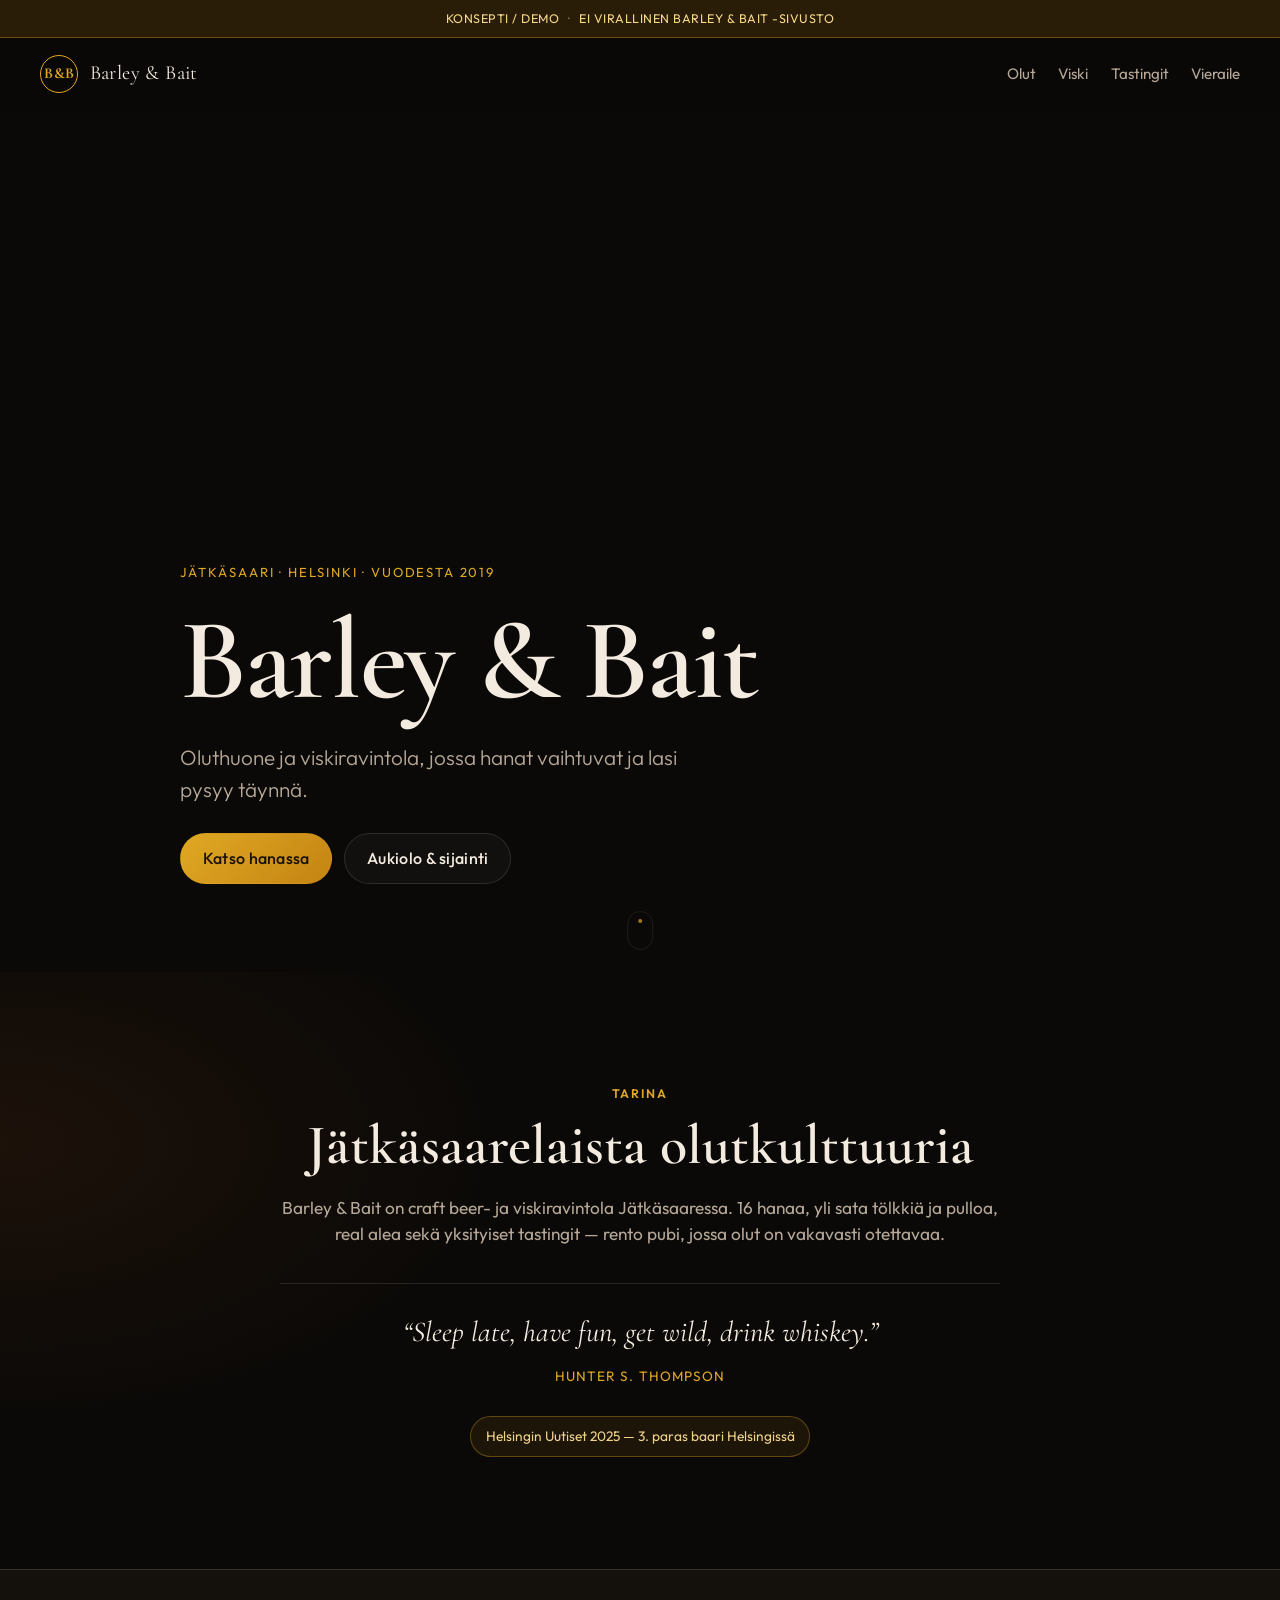
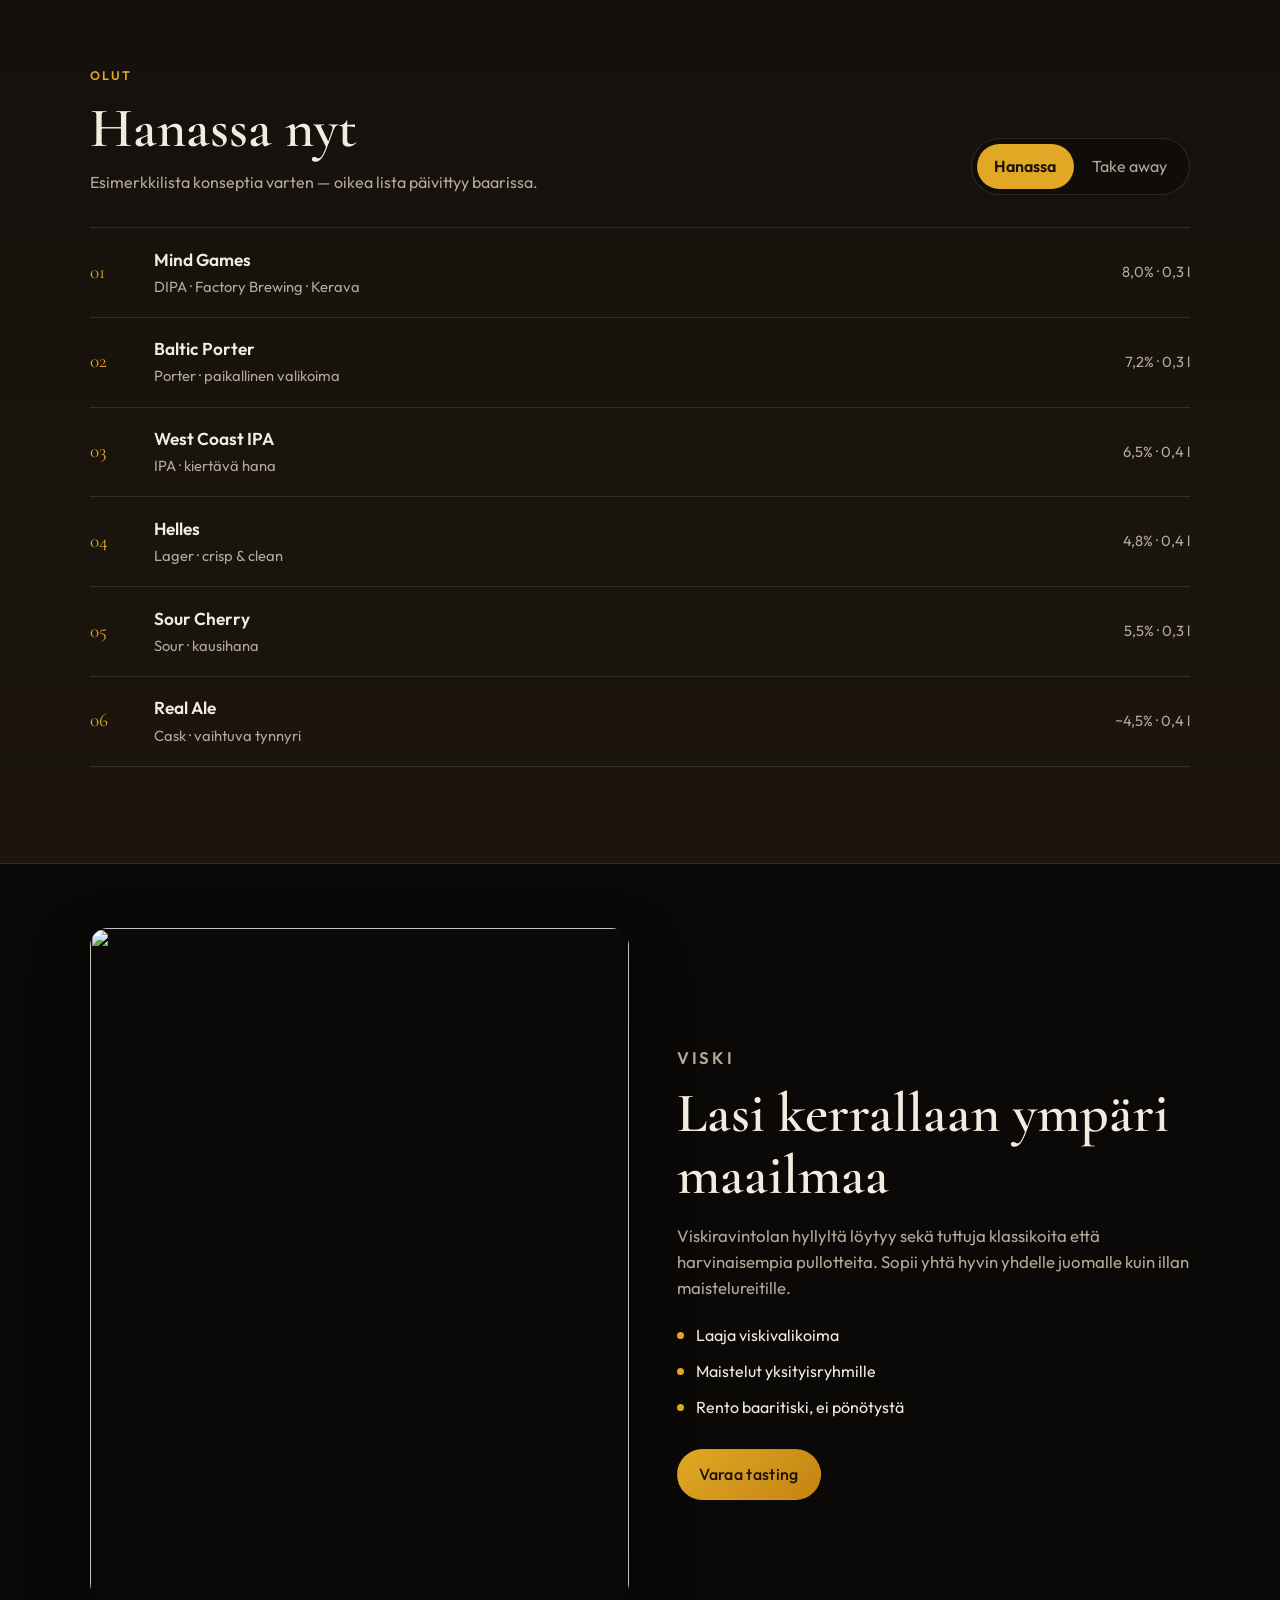
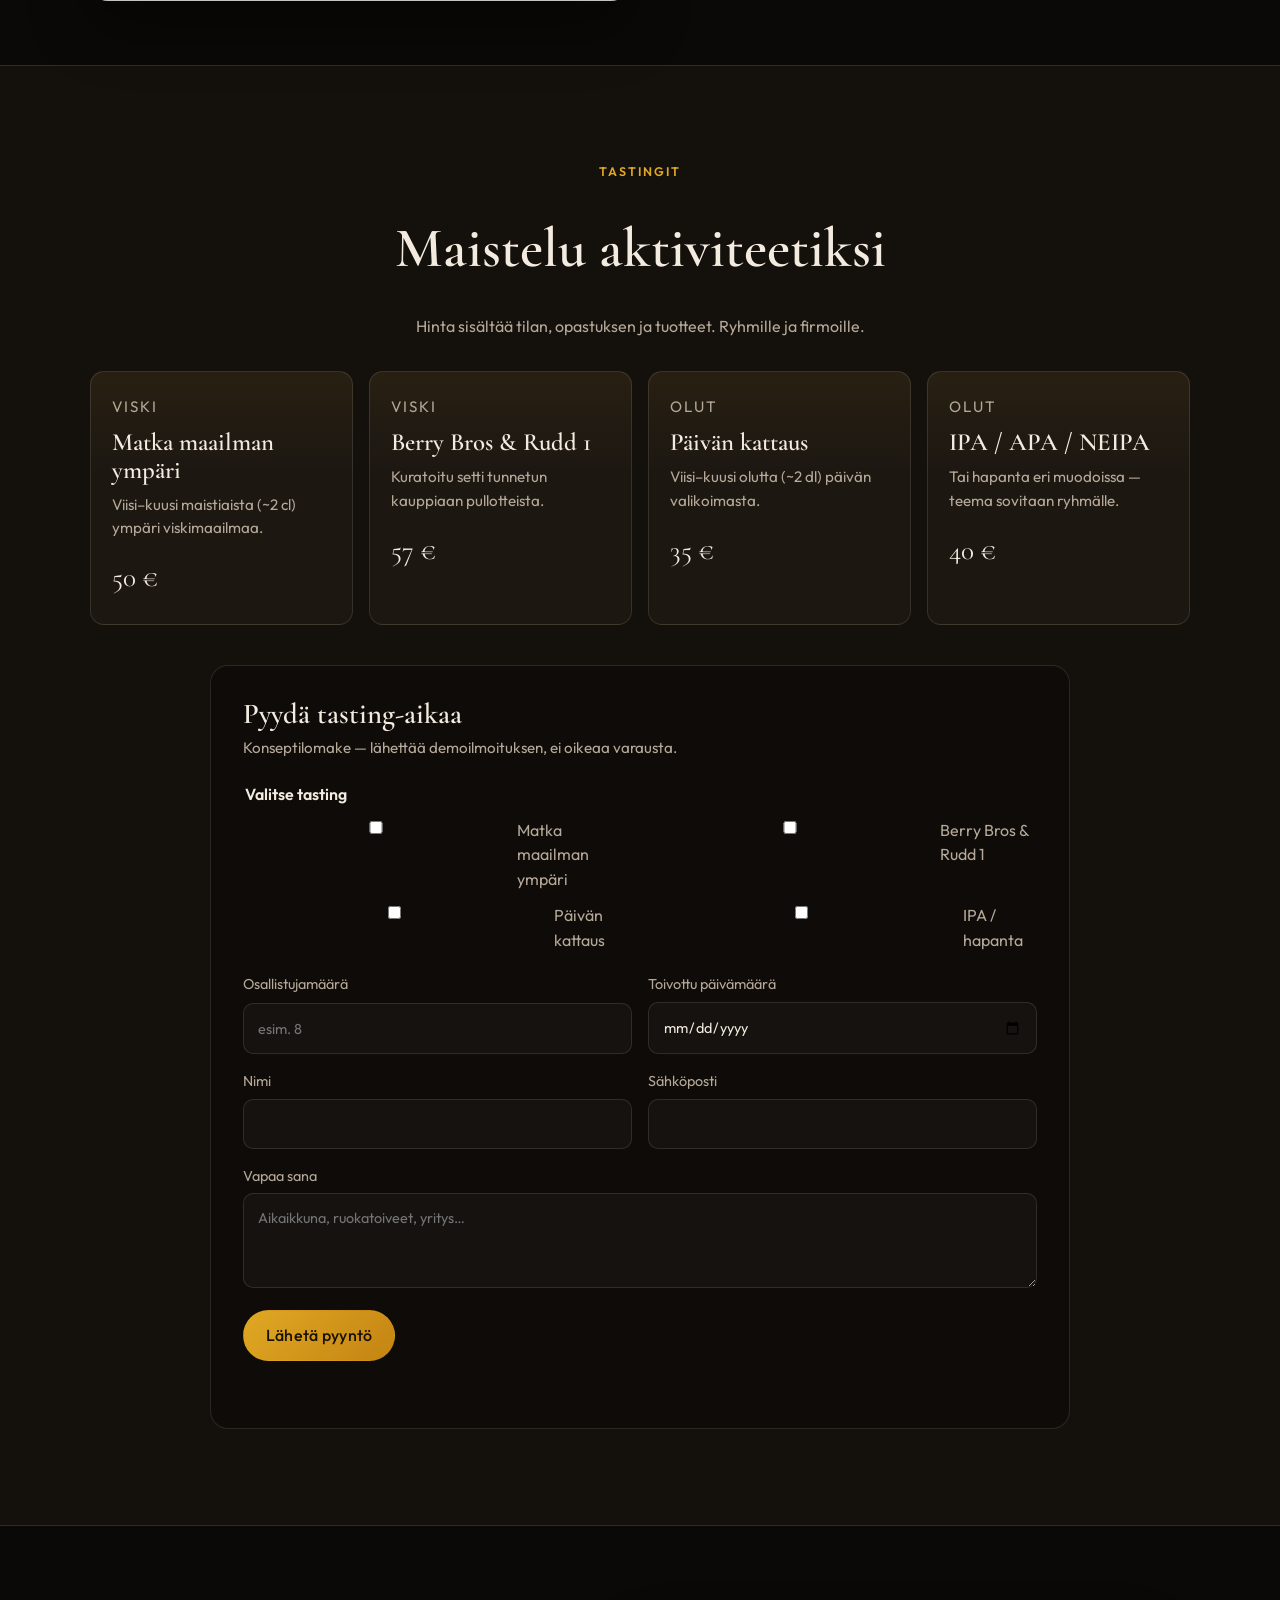
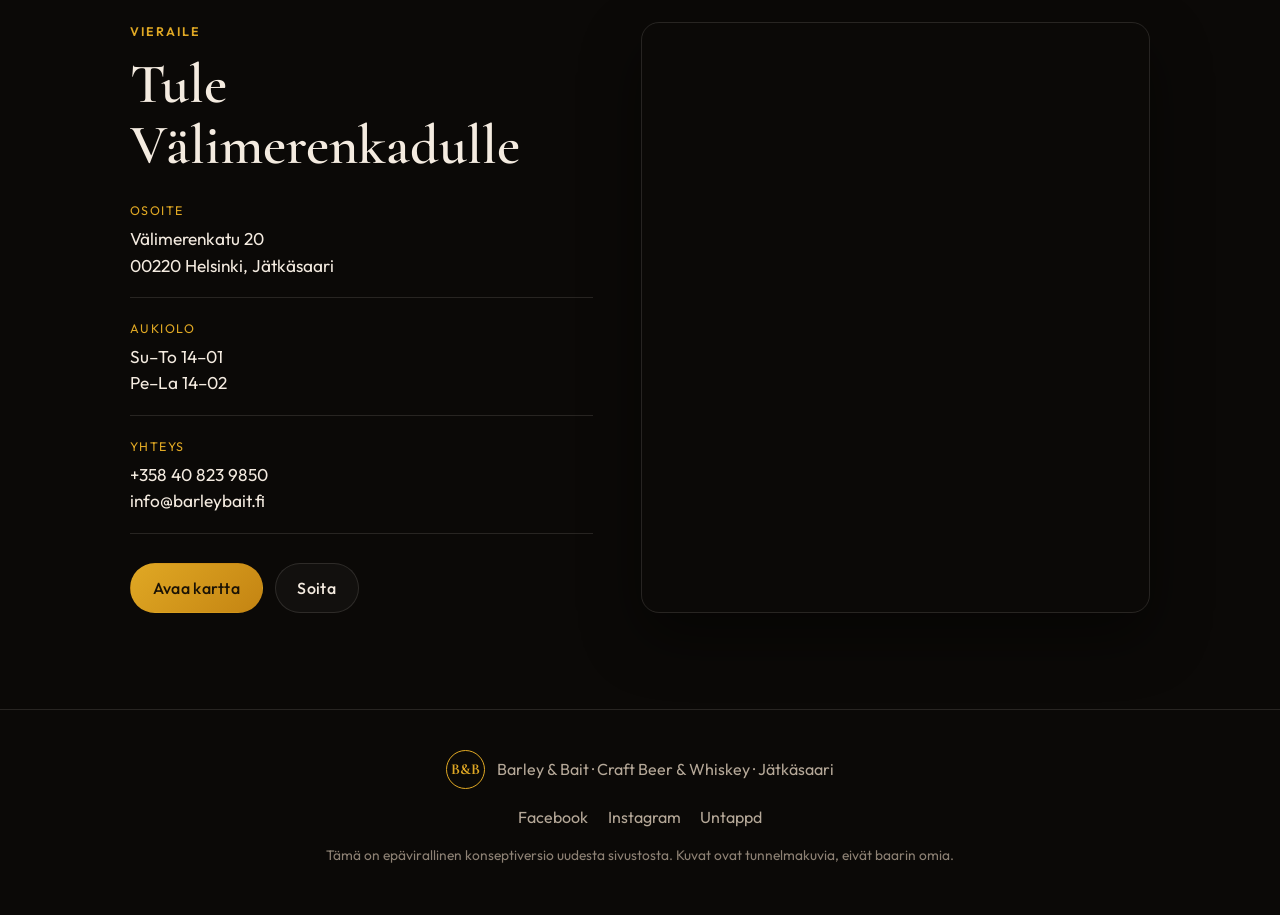
==== index.html @ de3e6574 "Add Barley & Bait concept site redesign demo Build a modern single-page concept for the craft beer a" ====
<!DOCTYPE html>
<html lang="fi">
<head>
  <meta charset="UTF-8" />
  <meta name="viewport" content="width=device-width, initial-scale=1" />
  <title>Barley &amp; Bait — Konsepti</title>
  <meta name="description" content="Konseptiversio Barley &amp; Bait -oluthuoneen sivustosta. Craft beer &amp; whiskey Jätkäsaaressa." />
  <meta name="robots" content="noindex, nofollow" />
  <link rel="preconnect" href="https://fonts.googleapis.com" />
  <link rel="preconnect" href="https://fonts.gstatic.com" crossorigin />
  <link href="https://fonts.googleapis.com/css2?family=Cormorant+Garamond:ital,wght@0,500;0,600;0,700;1,500&family=Outfit:wght@300;400;500;600;700&display=swap" rel="stylesheet" />
  <link rel="stylesheet" href="styles.css" />
</head>
<body>
  <div class="concept-banner" role="note">
    <span>Konsepti / Demo</span>
    <span class="concept-banner__sep" aria-hidden="true">·</span>
    <span>Ei virallinen Barley &amp; Bait -sivusto</span>
  </div>

  <header class="site-header" id="top">
    <a class="logo" href="#top">
      <span class="logo__mark">B&amp;B</span>
      <span class="logo__text">Barley &amp; Bait</span>
    </a>
    <button class="nav-toggle" type="button" aria-expanded="false" aria-controls="site-nav" aria-label="Avaa valikko">
      <span></span><span></span>
    </button>
    <nav class="site-nav" id="site-nav" aria-label="Päänavigaatio">
      <a href="#olut">Olut</a>
      <a href="#viski">Viski</a>
      <a href="#tastingit">Tastingit</a>
      <a href="#vieraile">Vieraile</a>
    </nav>
  </header>

  <main>
    <section class="hero">
      <div class="hero__media" aria-hidden="true">
        <img
          src="https://images.unsplash.com/photo-1572116469696-31de0f17cc34?auto=format&fit=crop&w=2400&q=80"
          alt=""
          width="2400"
          height="1600"
        />
        <div class="hero__scrim"></div>
      </div>
      <div class="hero__content">
        <p class="hero__place">Jätkäsaari · Helsinki · vuodesta 2019</p>
        <h1 class="hero__brand">Barley &amp; Bait</h1>
        <p class="hero__lede">Oluthuone ja viskiravintola, jossa hanat vaihtuvat ja lasi pysyy täynnä.</p>
        <div class="hero__actions">
          <a class="btn btn--primary" href="#olut">Katso hanassa</a>
          <a class="btn btn--ghost" href="#vieraile">Aukiolo &amp; sijainti</a>
        </div>
      </div>
      <a class="hero__scroll" href="#tarina" aria-label="Vieritä alas">
        <span></span>
      </a>
    </section>

    <section class="story" id="tarina">
      <div class="story__inner">
        <p class="eyebrow">Tarina</p>
        <h2>Jätkäsaarelaista olutkulttuuria</h2>
        <p class="story__text">
          Barley &amp; Bait on craft beer- ja viskiravintola Jätkäsaaressa.
          16 hanaa, yli sata tölkkiä ja pulloa, real alea sekä yksityiset tastingit —
          rento pubi, jossa olut on vakavasti otettavaa.
        </p>
        <p class="story__quote">
          <em>“Sleep late, have fun, get wild, drink whiskey.”</em>
          <cite>Hunter S. Thompson</cite>
        </p>
        <p class="story__badge">Helsingin Uutiset 2025 — 3. paras baari Helsingissä</p>
      </div>
    </section>

    <section class="taps" id="olut">
      <div class="section-head">
        <div>
          <p class="eyebrow">Olut</p>
          <h2>Hanassa nyt</h2>
          <p class="section-head__text">Esimerkkilista konseptia varten — oikea lista päivittyy baarissa.</p>
        </div>
        <div class="tap-tabs" role="tablist" aria-label="Olutlistat">
          <button class="tap-tab is-active" type="button" role="tab" aria-selected="true" data-panel="hanassa">Hanassa</button>
          <button class="tap-tab" type="button" role="tab" aria-selected="false" data-panel="takeaway">Take away</button>
        </div>
      </div>

      <div class="tap-panel is-active" id="panel-hanassa" role="tabpanel">
        <ul class="beer-list">
          <li>
            <span class="beer-list__num">01</span>
            <div class="beer-list__main">
              <strong>Mind Games</strong>
              <span>DIPA · Factory Brewing · Kerava</span>
            </div>
            <span class="beer-list__meta">8,0% · 0,3 l</span>
          </li>
          <li>
            <span class="beer-list__num">02</span>
            <div class="beer-list__main">
              <strong>Baltic Porter</strong>
              <span>Porter · paikallinen valikoima</span>
            </div>
            <span class="beer-list__meta">7,2% · 0,3 l</span>
          </li>
          <li>
            <span class="beer-list__num">03</span>
            <div class="beer-list__main">
              <strong>West Coast IPA</strong>
              <span>IPA · kiertävä hana</span>
            </div>
            <span class="beer-list__meta">6,5% · 0,4 l</span>
          </li>
          <li>
            <span class="beer-list__num">04</span>
            <div class="beer-list__main">
              <strong>Helles</strong>
              <span>Lager · crisp &amp; clean</span>
            </div>
            <span class="beer-list__meta">4,8% · 0,4 l</span>
          </li>
          <li>
            <span class="beer-list__num">05</span>
            <div class="beer-list__main">
              <strong>Sour Cherry</strong>
              <span>Sour · kausihana</span>
            </div>
            <span class="beer-list__meta">5,5% · 0,3 l</span>
          </li>
          <li>
            <span class="beer-list__num">06</span>
            <div class="beer-list__main">
              <strong>Real Ale</strong>
              <span>Cask · vaihtuva tynnyri</span>
            </div>
            <span class="beer-list__meta">~4,5% · 0,4 l</span>
          </li>
        </ul>
      </div>

      <div class="tap-panel" id="panel-takeaway" role="tabpanel" hidden>
        <div class="takeaway">
          <h3>Cans &amp; bottles · take away</h3>
          <p>Yli 100 tölkkiä ja pulloa mukaan. Take away klo <strong>14–21</strong>, alle 8%.</p>
          <p class="takeaway__note">Konseptissa ei ole erillistä take away -listaa — valmis sivusto voi kytkeä nykyisen listan suoraan.</p>
        </div>
      </div>
    </section>

    <section class="whiskey" id="viski">
      <div class="whiskey__media" aria-hidden="true">
        <img
          src="https://images.unsplash.com/photo-1527281400683-1aae777175f8?auto=format&fit=crop&w=1600&q=80"
          alt=""
          width="1600"
          height="2000"
        />
      </div>
      <div class="whiskey__content">
        <p class="eyebrow">Viski</p>
        <h2>Lasi kerrallaan ympäri maailmaa</h2>
        <p>
          Viskiravintolan hyllyltä löytyy sekä tuttuja klassikoita että harvinaisempia pullotteita.
          Sopii yhtä hyvin yhdelle juomalle kuin illan maistelureitille.
        </p>
        <ul class="whiskey__points">
          <li>Laaja viskivalikoima</li>
          <li>Maistelut yksityisryhmille</li>
          <li>Rento baaritiski, ei pönötystä</li>
        </ul>
        <a class="btn btn--primary" href="#tastingit">Varaa tasting</a>
      </div>
    </section>

    <section class="tastings" id="tastingit">
      <div class="section-head section-head--center">
        <p class="eyebrow">Tastingit</p>
        <h2>Maistelu aktiviteetiksi</h2>
        <p class="section-head__text">Hinta sisältää tilan, opastuksen ja tuotteet. Ryhmille ja firmoille.</p>
      </div>

      <div class="tasting-grid">
        <article class="tasting">
          <p class="tasting__type">Viski</p>
          <h3>Matka maailman ympäri</h3>
          <p>Viisi–kuusi maistiaista (~2 cl) ympäri viskimaailmaa.</p>
          <p class="tasting__price">50 €</p>
        </article>
        <article class="tasting">
          <p class="tasting__type">Viski</p>
          <h3>Berry Bros &amp; Rudd 1</h3>
          <p>Kuratoitu setti tunnetun kauppiaan pullotteista.</p>
          <p class="tasting__price">57 €</p>
        </article>
        <article class="tasting">
          <p class="tasting__type">Olut</p>
          <h3>Päivän kattaus</h3>
          <p>Viisi–kuusi olutta (~2 dl) päivän valikoimasta.</p>
          <p class="tasting__price">35 €</p>
        </article>
        <article class="tasting">
          <p class="tasting__type">Olut</p>
          <h3>IPA / APA / NEIPA</h3>
          <p>Tai hapanta eri muodoissa — teema sovitaan ryhmälle.</p>
          <p class="tasting__price">40 €</p>
        </article>
      </div>

      <form class="booking" id="booking-form" novalidate>
        <div class="booking__intro">
          <h3>Pyydä tasting-aikaa</h3>
          <p>Konseptilomake — lähettää demoilmoituksen, ei oikeaa varausta.</p>
        </div>
        <fieldset class="booking__choices">
          <legend>Valitse tasting</legend>
          <label><input type="checkbox" name="tasting" value="viski-maailma" /> Matka maailman ympäri</label>
          <label><input type="checkbox" name="tasting" value="viski-bbr" /> Berry Bros &amp; Rudd 1</label>
          <label><input type="checkbox" name="tasting" value="olut-paiva" /> Päivän kattaus</label>
          <label><input type="checkbox" name="tasting" value="olut-hop" /> IPA / hapanta</label>
        </fieldset>
        <div class="booking__fields">
          <label>
            Osallistujamäärä
            <input type="number" name="guests" min="1" max="40" required placeholder="esim. 8" />
          </label>
          <label>
            Toivottu päivämäärä
            <input type="date" name="date" required />
          </label>
          <label>
            Nimi
            <input type="text" name="name" required autocomplete="name" />
          </label>
          <label>
            Sähköposti
            <input type="email" name="email" required autocomplete="email" />
          </label>
          <label class="booking__full">
            Vapaa sana
            <textarea name="message" rows="3" placeholder="Aikaikkuna, ruokatoiveet, yritys…"></textarea>
          </label>
        </div>
        <button class="btn btn--primary" type="submit">Lähetä pyyntö</button>
        <p class="booking__status" id="booking-status" role="status" aria-live="polite"></p>
      </form>
    </section>

    <section class="visit" id="vieraile">
      <div class="visit__info">
        <p class="eyebrow">Vieraile</p>
        <h2>Tule Välimerenkadulle</h2>
        <dl class="visit__details">
          <div>
            <dt>Osoite</dt>
            <dd>Välimerenkatu 20<br />00220 Helsinki, Jätkäsaari</dd>
          </div>
          <div>
            <dt>Aukiolo</dt>
            <dd>Su–To 14–01<br />Pe–La 14–02</dd>
          </div>
          <div>
            <dt>Yhteys</dt>
            <dd>
              <a href="tel:+358408239850">+358 40 823 9850</a><br />
              <a href="mailto:info@barleybait.fi">info@barleybait.fi</a>
            </dd>
          </div>
        </dl>
        <div class="visit__actions">
          <a class="btn btn--primary" href="https://maps.google.com/?q=V%C3%A4limerenkatu+20+Helsinki" target="_blank" rel="noopener noreferrer">Avaa kartta</a>
          <a class="btn btn--ghost" href="tel:+358408239850">Soita</a>
        </div>
      </div>
      <div class="visit__map" aria-hidden="true">
        <iframe
          title="Barley &amp; Bait kartalla"
          loading="lazy"
          referrerpolicy="no-referrer-when-downgrade"
          src="https://maps.google.com/maps?q=V%C3%A4limerenkatu%2020%20Helsinki&t=&z=15&ie=UTF8&iwloc=&output=embed"
        ></iframe>
      </div>
    </section>
  </main>

  <footer class="site-footer">
    <div class="site-footer__brand">
      <span class="logo__mark">B&amp;B</span>
      <span>Barley &amp; Bait · Craft Beer &amp; Whiskey · Jätkäsaari</span>
    </div>
    <div class="site-footer__links">
      <a href="https://www.facebook.com" target="_blank" rel="noopener noreferrer">Facebook</a>
      <a href="https://www.instagram.com" target="_blank" rel="noopener noreferrer">Instagram</a>
      <a href="https://untappd.com" target="_blank" rel="noopener noreferrer">Untappd</a>
    </div>
    <p class="site-footer__note">Tämä on epävirallinen konseptiversio uudesta sivustosta. Kuvat ovat tunnelmakuvia, eivät baarin omia.</p>
  </footer>

  <script src="script.js"></script>
</body>
</html>
---- styles.css ----
:root {
  --bg: #0b0907;
  --bg-2: #14100c;
  --bg-3: #1c1711;
  --ink: #f4ebe0;
  --muted: #b5a898;
  --amber: #e0a824;
  --amber-deep: #c48412;
  --line: rgba(244, 235, 224, 0.12);
  --line-strong: rgba(224, 168, 36, 0.35);
  --shadow: 0 24px 60px rgba(0, 0, 0, 0.45);
  --font-display: "Cormorant Garamond", Georgia, serif;
  --font-body: "Outfit", system-ui, sans-serif;
  --radius: 14px;
  --header-h: 4.5rem;
  --banner-h: 2.4rem;
  --ease: cubic-bezier(0.22, 1, 0.36, 1);
}

*,
*::before,
*::after {
  box-sizing: border-box;
}

html {
  scroll-behavior: smooth;
}

body {
  margin: 0;
  font-family: var(--font-body);
  color: var(--ink);
  background:
    radial-gradient(1200px 600px at 80% -10%, rgba(224, 168, 36, 0.12), transparent 60%),
    radial-gradient(900px 500px at 0% 20%, rgba(180, 90, 30, 0.1), transparent 55%),
    var(--bg);
  line-height: 1.55;
  text-rendering: optimizeLegibility;
  -webkit-font-smoothing: antialiased;
}

img,
iframe {
  display: block;
  max-width: 100%;
}

a {
  color: inherit;
  text-decoration-thickness: 1px;
  text-underline-offset: 0.2em;
}

button,
input,
textarea {
  font: inherit;
}

h1,
h2,
h3 {
  font-family: var(--font-display);
  font-weight: 600;
  line-height: 1.1;
  margin: 0;
}

p {
  margin: 0;
}

.concept-banner {
  position: sticky;
  top: 0;
  z-index: 50;
  display: flex;
  justify-content: center;
  align-items: center;
  gap: 0.55rem;
  min-height: var(--banner-h);
  padding: 0.45rem 1rem;
  background: #2a1d08;
  color: #f6d98a;
  font-size: 0.78rem;
  letter-spacing: 0.04em;
  text-transform: uppercase;
  border-bottom: 1px solid rgba(224, 168, 36, 0.35);
}

.concept-banner__sep {
  opacity: 0.55;
}

.site-header {
  position: sticky;
  top: var(--banner-h);
  z-index: 40;
  display: flex;
  align-items: center;
  justify-content: space-between;
  gap: 1rem;
  min-height: var(--header-h);
  padding: 0.75rem clamp(1rem, 4vw, 2.5rem);
  background: rgba(11, 9, 7, 0.72);
  backdrop-filter: blur(14px);
  border-bottom: 1px solid transparent;
  transition: border-color 0.3s var(--ease), background 0.3s var(--ease);
}

.site-header.is-scrolled {
  border-bottom-color: var(--line);
  background: rgba(11, 9, 7, 0.9);
}

.logo {
  display: inline-flex;
  align-items: center;
  gap: 0.7rem;
  text-decoration: none;
}

.logo__mark {
  display: grid;
  place-items: center;
  width: 2.4rem;
  height: 2.4rem;
  border: 1px solid var(--amber);
  border-radius: 999px;
  color: var(--amber);
  font-family: var(--font-display);
  font-size: 0.95rem;
  font-weight: 700;
  letter-spacing: 0.02em;
}

.logo__text {
  font-family: var(--font-display);
  font-size: 1.25rem;
  letter-spacing: 0.02em;
}

.site-nav {
  display: flex;
  align-items: center;
  gap: 1.4rem;
}

.site-nav a {
  text-decoration: none;
  font-size: 0.95rem;
  color: var(--muted);
  transition: color 0.2s var(--ease);
}

.site-nav a:hover,
.site-nav a:focus-visible {
  color: var(--ink);
}

.nav-toggle {
  display: none;
  width: 2.5rem;
  height: 2.5rem;
  border: 1px solid var(--line);
  border-radius: 999px;
  background: transparent;
  color: var(--ink);
  padding: 0;
  cursor: pointer;
}

.nav-toggle span {
  display: block;
  width: 1rem;
  height: 1.5px;
  margin: 0.28rem auto;
  background: currentColor;
  transition: transform 0.25s var(--ease), opacity 0.25s var(--ease);
}

.nav-toggle[aria-expanded="true"] span:first-child {
  transform: translateY(3.5px) rotate(45deg);
}

.nav-toggle[aria-expanded="true"] span:last-child {
  transform: translateY(-3.5px) rotate(-45deg);
}

.btn {
  display: inline-flex;
  align-items: center;
  justify-content: center;
  gap: 0.4rem;
  min-height: 3rem;
  padding: 0.75rem 1.35rem;
  border-radius: 999px;
  border: 1px solid transparent;
  font-weight: 500;
  letter-spacing: 0.02em;
  text-decoration: none;
  cursor: pointer;
  transition: transform 0.25s var(--ease), background 0.25s var(--ease), border-color 0.25s var(--ease), color 0.25s var(--ease);
}

.btn:hover {
  transform: translateY(-1px);
}

.btn--primary {
  background: linear-gradient(135deg, var(--amber), var(--amber-deep));
  color: #1a1205;
}

.btn--primary:hover {
  background: linear-gradient(135deg, #f0b833, var(--amber));
}

.btn--ghost {
  border-color: var(--line);
  background: rgba(255, 255, 255, 0.03);
  color: var(--ink);
}

.btn--ghost:hover {
  border-color: var(--line-strong);
  background: rgba(224, 168, 36, 0.08);
}

.eyebrow {
  margin: 0 0 0.75rem;
  color: var(--amber);
  font-size: 0.78rem;
  font-weight: 600;
  letter-spacing: 0.16em;
  text-transform: uppercase;
}

.hero {
  position: relative;
  min-height: calc(100svh - var(--banner-h));
  display: grid;
  align-items: end;
  overflow: hidden;
}

.hero__media {
  position: absolute;
  inset: 0;
}

.hero__media img {
  width: 100%;
  height: 100%;
  object-fit: cover;
  transform: scale(1.06);
  animation: hero-drift 18s var(--ease) infinite alternate;
}

.hero__scrim {
  position: absolute;
  inset: 0;
  background:
    linear-gradient(180deg, rgba(11, 9, 7, 0.35) 0%, rgba(11, 9, 7, 0.2) 30%, rgba(11, 9, 7, 0.88) 78%, var(--bg) 100%),
    linear-gradient(90deg, rgba(11, 9, 7, 0.55), transparent 55%);
}

.hero__content {
  position: relative;
  z-index: 1;
  width: min(920px, calc(100% - 2rem));
  margin: 0 auto 5.5rem;
  padding-top: 6rem;
  opacity: 0;
  transform: translateY(24px);
  animation: rise 1s var(--ease) 0.15s forwards;
}

.hero__place {
  margin-bottom: 1rem;
  color: var(--amber);
  font-size: 0.82rem;
  letter-spacing: 0.14em;
  text-transform: uppercase;
}

.hero__brand {
  font-size: clamp(3.4rem, 10vw, 7.2rem);
  letter-spacing: -0.02em;
  text-wrap: balance;
}

.hero__lede {
  margin-top: 1rem;
  max-width: 34rem;
  color: var(--muted);
  font-size: clamp(1.05rem, 2.2vw, 1.3rem);
  font-weight: 300;
}

.hero__actions {
  display: flex;
  flex-wrap: wrap;
  gap: 0.75rem;
  margin-top: 1.75rem;
}

.hero__scroll {
  position: absolute;
  left: 50%;
  bottom: 1.4rem;
  transform: translateX(-50%);
  width: 1.6rem;
  height: 2.4rem;
  border: 1px solid var(--line);
  border-radius: 999px;
  opacity: 0.7;
}

.hero__scroll span {
  display: block;
  width: 4px;
  height: 4px;
  margin: 0.45rem auto 0;
  border-radius: 50%;
  background: var(--amber);
  animation: scroll-dot 1.6s var(--ease) infinite;
}

.story {
  padding: clamp(4rem, 10vw, 7rem) clamp(1rem, 4vw, 2.5rem);
}

.story__inner {
  width: min(720px, 100%);
  margin: 0 auto;
  text-align: center;
}

.story h2,
.section-head h2,
.whiskey__content h2,
.visit__info h2 {
  font-size: clamp(2.2rem, 5vw, 3.5rem);
}

.story__text {
  margin-top: 1.1rem;
  color: var(--muted);
  font-size: 1.08rem;
}

.story__quote {
  margin-top: 2.2rem;
  padding-top: 1.6rem;
  border-top: 1px solid var(--line);
}

.story__quote em {
  display: block;
  font-family: var(--font-display);
  font-size: clamp(1.35rem, 3vw, 1.8rem);
  font-style: italic;
  color: var(--ink);
}

.story__quote cite {
  display: inline-block;
  margin-top: 0.7rem;
  color: var(--amber);
  font-style: normal;
  font-size: 0.85rem;
  letter-spacing: 0.08em;
  text-transform: uppercase;
}

.story__badge {
  display: inline-block;
  margin-top: 1.8rem;
  padding: 0.55rem 0.9rem;
  border: 1px solid var(--line-strong);
  border-radius: 999px;
  color: #f0d38a;
  font-size: 0.86rem;
  background: rgba(224, 168, 36, 0.08);
}

.taps,
.tastings,
.visit {
  padding: clamp(3.5rem, 8vw, 6rem) clamp(1rem, 4vw, 2.5rem);
}

.taps {
  background:
    linear-gradient(180deg, transparent, rgba(224, 168, 36, 0.04)),
    var(--bg-2);
  border-block: 1px solid var(--line);
}

.section-head {
  display: flex;
  justify-content: space-between;
  align-items: end;
  gap: 1.5rem;
  width: min(1100px, 100%);
  margin: 0 auto 2rem;
}

.section-head--center {
  flex-direction: column;
  align-items: center;
  text-align: center;
}

.section-head__text {
  margin-top: 0.7rem;
  color: var(--muted);
  max-width: 36rem;
}

.tap-tabs {
  display: inline-flex;
  padding: 0.3rem;
  border: 1px solid var(--line);
  border-radius: 999px;
  background: rgba(0, 0, 0, 0.25);
}

.tap-tab {
  border: 0;
  background: transparent;
  color: var(--muted);
  padding: 0.65rem 1.1rem;
  border-radius: 999px;
  cursor: pointer;
  transition: background 0.2s var(--ease), color 0.2s var(--ease);
}

.tap-tab.is-active {
  background: var(--amber);
  color: #1a1205;
  font-weight: 600;
}

.tap-panel {
  width: min(1100px, 100%);
  margin: 0 auto;
}

.beer-list {
  list-style: none;
  margin: 0;
  padding: 0;
  border-top: 1px solid var(--line);
}

.beer-list li {
  display: grid;
  grid-template-columns: 3rem 1fr auto;
  gap: 1rem;
  align-items: center;
  padding: 1.15rem 0;
  border-bottom: 1px solid var(--line);
  opacity: 0;
  transform: translateY(12px);
}

.beer-list li.is-visible {
  opacity: 1;
  transform: none;
  transition: opacity 0.5s var(--ease), transform 0.5s var(--ease);
}

.beer-list__num {
  color: var(--amber);
  font-family: var(--font-display);
  font-size: 1.2rem;
}

.beer-list__main {
  display: grid;
  gap: 0.15rem;
}

.beer-list__main strong {
  font-size: 1.08rem;
  font-weight: 600;
}

.beer-list__main span,
.beer-list__meta {
  color: var(--muted);
  font-size: 0.92rem;
}

.takeaway {
  padding: 2rem;
  border: 1px solid var(--line);
  border-radius: var(--radius);
  background: rgba(255, 255, 255, 0.02);
}

.takeaway h3 {
  font-size: 1.8rem;
  margin-bottom: 0.6rem;
}

.takeaway p {
  color: var(--muted);
}

.takeaway__note {
  margin-top: 1rem;
  font-size: 0.92rem;
}

.whiskey {
  display: grid;
  grid-template-columns: 1.05fr 1fr;
  gap: clamp(1.5rem, 4vw, 3rem);
  width: min(1100px, calc(100% - 2rem));
  margin: clamp(2rem, 6vw, 4rem) auto;
  align-items: center;
}

.whiskey__media {
  overflow: hidden;
  border-radius: calc(var(--radius) + 4px);
  min-height: 28rem;
  box-shadow: var(--shadow);
}

.whiskey__media img {
  width: 100%;
  height: 100%;
  min-height: 28rem;
  object-fit: cover;
  filter: saturate(0.92) contrast(1.05);
}

.whiskey__content p {
  margin-top: 1rem;
  color: var(--muted);
  font-size: 1.05rem;
}

.whiskey__points {
  margin: 1.4rem 0 1.8rem;
  padding: 0;
  list-style: none;
  display: grid;
  gap: 0.7rem;
}

.whiskey__points li {
  position: relative;
  padding-left: 1.2rem;
  color: var(--ink);
}

.whiskey__points li::before {
  content: "";
  position: absolute;
  left: 0;
  top: 0.55rem;
  width: 0.45rem;
  height: 0.45rem;
  border-radius: 50%;
  background: var(--amber);
}

.tastings {
  background: var(--bg-2);
  border-block: 1px solid var(--line);
}

.tasting-grid {
  display: grid;
  grid-template-columns: repeat(4, 1fr);
  gap: 1rem;
  width: min(1100px, 100%);
  margin: 0 auto 2.5rem;
}

.tasting {
  padding: 1.4rem 1.3rem 1.5rem;
  border: 1px solid var(--line);
  border-radius: var(--radius);
  background:
    linear-gradient(180deg, rgba(224, 168, 36, 0.06), transparent 40%),
    var(--bg-3);
  transition: border-color 0.25s var(--ease), transform 0.25s var(--ease);
}

.tasting:hover {
  border-color: var(--line-strong);
  transform: translateY(-3px);
}

.tasting__type {
  color: var(--amber);
  font-size: 0.75rem;
  letter-spacing: 0.14em;
  text-transform: uppercase;
  margin-bottom: 0.7rem;
}

.tasting h3 {
  font-size: 1.55rem;
  margin-bottom: 0.55rem;
}

.tasting p {
  color: var(--muted);
  font-size: 0.95rem;
}

.tasting__price {
  margin-top: 1.1rem !important;
  color: var(--ink) !important;
  font-family: var(--font-display);
  font-size: 1.7rem !important;
}

.booking {
  width: min(860px, 100%);
  margin: 0 auto;
  padding: clamp(1.4rem, 3vw, 2rem);
  border: 1px solid var(--line);
  border-radius: calc(var(--radius) + 4px);
  background: rgba(0, 0, 0, 0.28);
}

.booking__intro h3 {
  font-size: 1.8rem;
}

.booking__intro p {
  margin-top: 0.4rem;
  color: var(--muted);
  font-size: 0.95rem;
}

.booking__choices {
  margin: 1.4rem 0 0;
  padding: 0;
  border: 0;
  display: grid;
  grid-template-columns: repeat(2, minmax(0, 1fr));
  gap: 0.7rem 1rem;
}

.booking__choices legend {
  margin-bottom: 0.7rem;
  font-weight: 600;
}

.booking__choices label {
  display: flex;
  gap: 0.55rem;
  align-items: flex-start;
  color: var(--muted);
}

.booking__fields {
  display: grid;
  grid-template-columns: repeat(2, minmax(0, 1fr));
  gap: 1rem;
  margin: 1.3rem 0 1.4rem;
}

.booking__fields label,
.booking__full {
  display: grid;
  gap: 0.4rem;
  color: var(--muted);
  font-size: 0.9rem;
}

.booking__full {
  grid-column: 1 / -1;
}

.booking input,
.booking textarea {
  width: 100%;
  border: 1px solid var(--line);
  border-radius: 10px;
  background: rgba(255, 255, 255, 0.03);
  color: var(--ink);
  padding: 0.8rem 0.9rem;
  outline: none;
  transition: border-color 0.2s var(--ease), box-shadow 0.2s var(--ease);
}

.booking input:focus,
.booking textarea:focus {
  border-color: var(--amber);
  box-shadow: 0 0 0 3px rgba(224, 168, 36, 0.18);
}

.booking__status {
  margin-top: 0.9rem;
  min-height: 1.3rem;
  color: var(--amber);
  font-size: 0.95rem;
}

.visit {
  display: grid;
  grid-template-columns: 1fr 1.1fr;
  gap: clamp(1.5rem, 4vw, 3rem);
  width: min(1100px, 100%);
  margin: 0 auto;
  align-items: stretch;
}

.visit__details {
  display: grid;
  gap: 1.3rem;
  margin: 1.5rem 0 1.8rem;
}

.visit__details div {
  padding-bottom: 1.1rem;
  border-bottom: 1px solid var(--line);
}

.visit__details dt {
  color: var(--amber);
  font-size: 0.78rem;
  letter-spacing: 0.12em;
  text-transform: uppercase;
  margin-bottom: 0.35rem;
}

.visit__details dd {
  margin: 0;
  font-size: 1.08rem;
}

.visit__details a {
  text-decoration: none;
}

.visit__details a:hover {
  color: var(--amber);
}

.visit__actions {
  display: flex;
  flex-wrap: wrap;
  gap: 0.75rem;
}

.visit__map {
  border-radius: calc(var(--radius) + 4px);
  overflow: hidden;
  border: 1px solid var(--line);
  min-height: 22rem;
  box-shadow: var(--shadow);
}

.visit__map iframe {
  width: 100%;
  height: 100%;
  min-height: 22rem;
  border: 0;
  filter: grayscale(1) contrast(1.05) brightness(0.75);
}

.site-footer {
  padding: 2.5rem clamp(1rem, 4vw, 2.5rem) 3rem;
  border-top: 1px solid var(--line);
  display: grid;
  gap: 1rem;
  justify-items: center;
  text-align: center;
}

.site-footer__brand {
  display: inline-flex;
  align-items: center;
  gap: 0.75rem;
  color: var(--muted);
}

.site-footer__links {
  display: flex;
  gap: 1.2rem;
}

.site-footer__links a {
  color: var(--muted);
  text-decoration: none;
}

.site-footer__links a:hover {
  color: var(--amber);
}

.site-footer__note {
  max-width: 40rem;
  color: #8d8174;
  font-size: 0.86rem;
}

.reveal {
  opacity: 0;
  transform: translateY(22px);
  transition: opacity 0.7s var(--ease), transform 0.7s var(--ease);
}

.reveal.is-visible {
  opacity: 1;
  transform: none;
}

@keyframes hero-drift {
  from {
    transform: scale(1.06) translate3d(0, 0, 0);
  }
  to {
    transform: scale(1.12) translate3d(-1.5%, -1%, 0);
  }
}

@keyframes rise {
  to {
    opacity: 1;
    transform: none;
  }
}

@keyframes scroll-dot {
  0% {
    transform: translateY(0);
    opacity: 1;
  }
  70% {
    transform: translateY(12px);
    opacity: 0.2;
  }
  100% {
    transform: translateY(0);
    opacity: 1;
  }
}

@media (max-width: 960px) {
  .tasting-grid {
    grid-template-columns: repeat(2, 1fr);
  }

  .whiskey,
  .visit {
    grid-template-columns: 1fr;
  }

  .whiskey__media,
  .whiskey__media img {
    min-height: 20rem;
  }
}

@media (max-width: 760px) {
  .nav-toggle {
    display: inline-block;
  }

  .site-nav {
    position: absolute;
    top: calc(100% + 0.4rem);
    right: 1rem;
    left: 1rem;
    display: none;
    flex-direction: column;
    align-items: stretch;
    gap: 0;
    padding: 0.6rem;
    border: 1px solid var(--line);
    border-radius: var(--radius);
    background: rgba(16, 13, 10, 0.96);
    box-shadow: var(--shadow);
  }

  .site-nav.is-open {
    display: flex;
  }

  .site-nav a {
    padding: 0.9rem 0.85rem;
    border-radius: 10px;
  }

  .site-nav a:hover {
    background: rgba(224, 168, 36, 0.08);
  }

  .section-head {
    flex-direction: column;
    align-items: start;
  }

  .beer-list li {
    grid-template-columns: 2.2rem 1fr;
    gap: 0.7rem 0.9rem;
  }

  .beer-list__meta {
    grid-column: 2;
  }

  .booking__choices,
  .booking__fields {
    grid-template-columns: 1fr;
  }

  .hero__content {
    margin-bottom: 4.5rem;
  }

  .concept-banner {
    flex-wrap: wrap;
    text-align: center;
  }
}

@media (max-width: 560px) {
  .tasting-grid {
    grid-template-columns: 1fr;
  }

  .hero__brand {
    font-size: clamp(3rem, 16vw, 4.2rem);
  }

  .hero__actions,
  .visit__actions {
    width: 100%;
  }

  .hero__actions .btn,
  .visit__actions .btn {
    flex: 1 1 auto;
  }
}

@media (prefers-reduced-motion: reduce) {
  html {
    scroll-behavior: auto;
  }

  *,
  *::before,
  *::after {
    animation: none !important;
    transition: none !important;
  }

  .hero__content,
  .reveal,
  .beer-list li {
    opacity: 1;
    transform: none;
  }
}
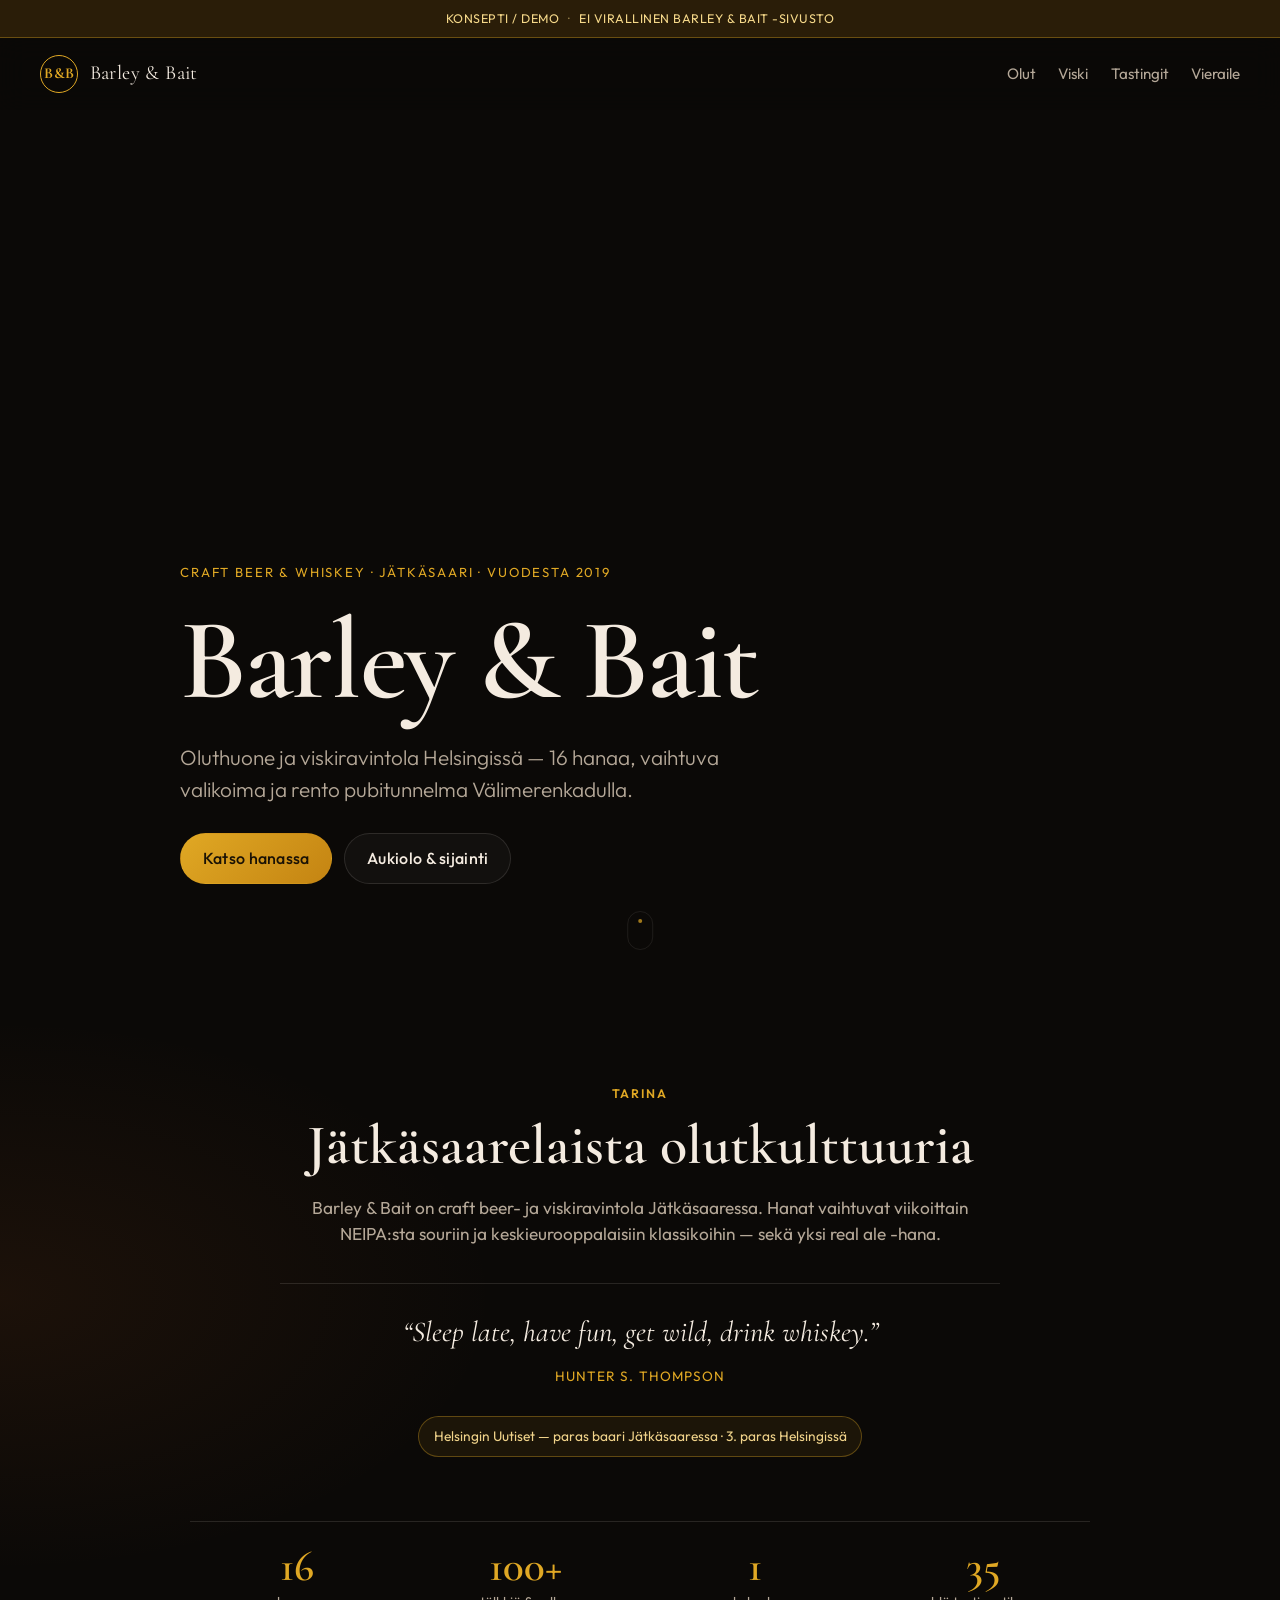
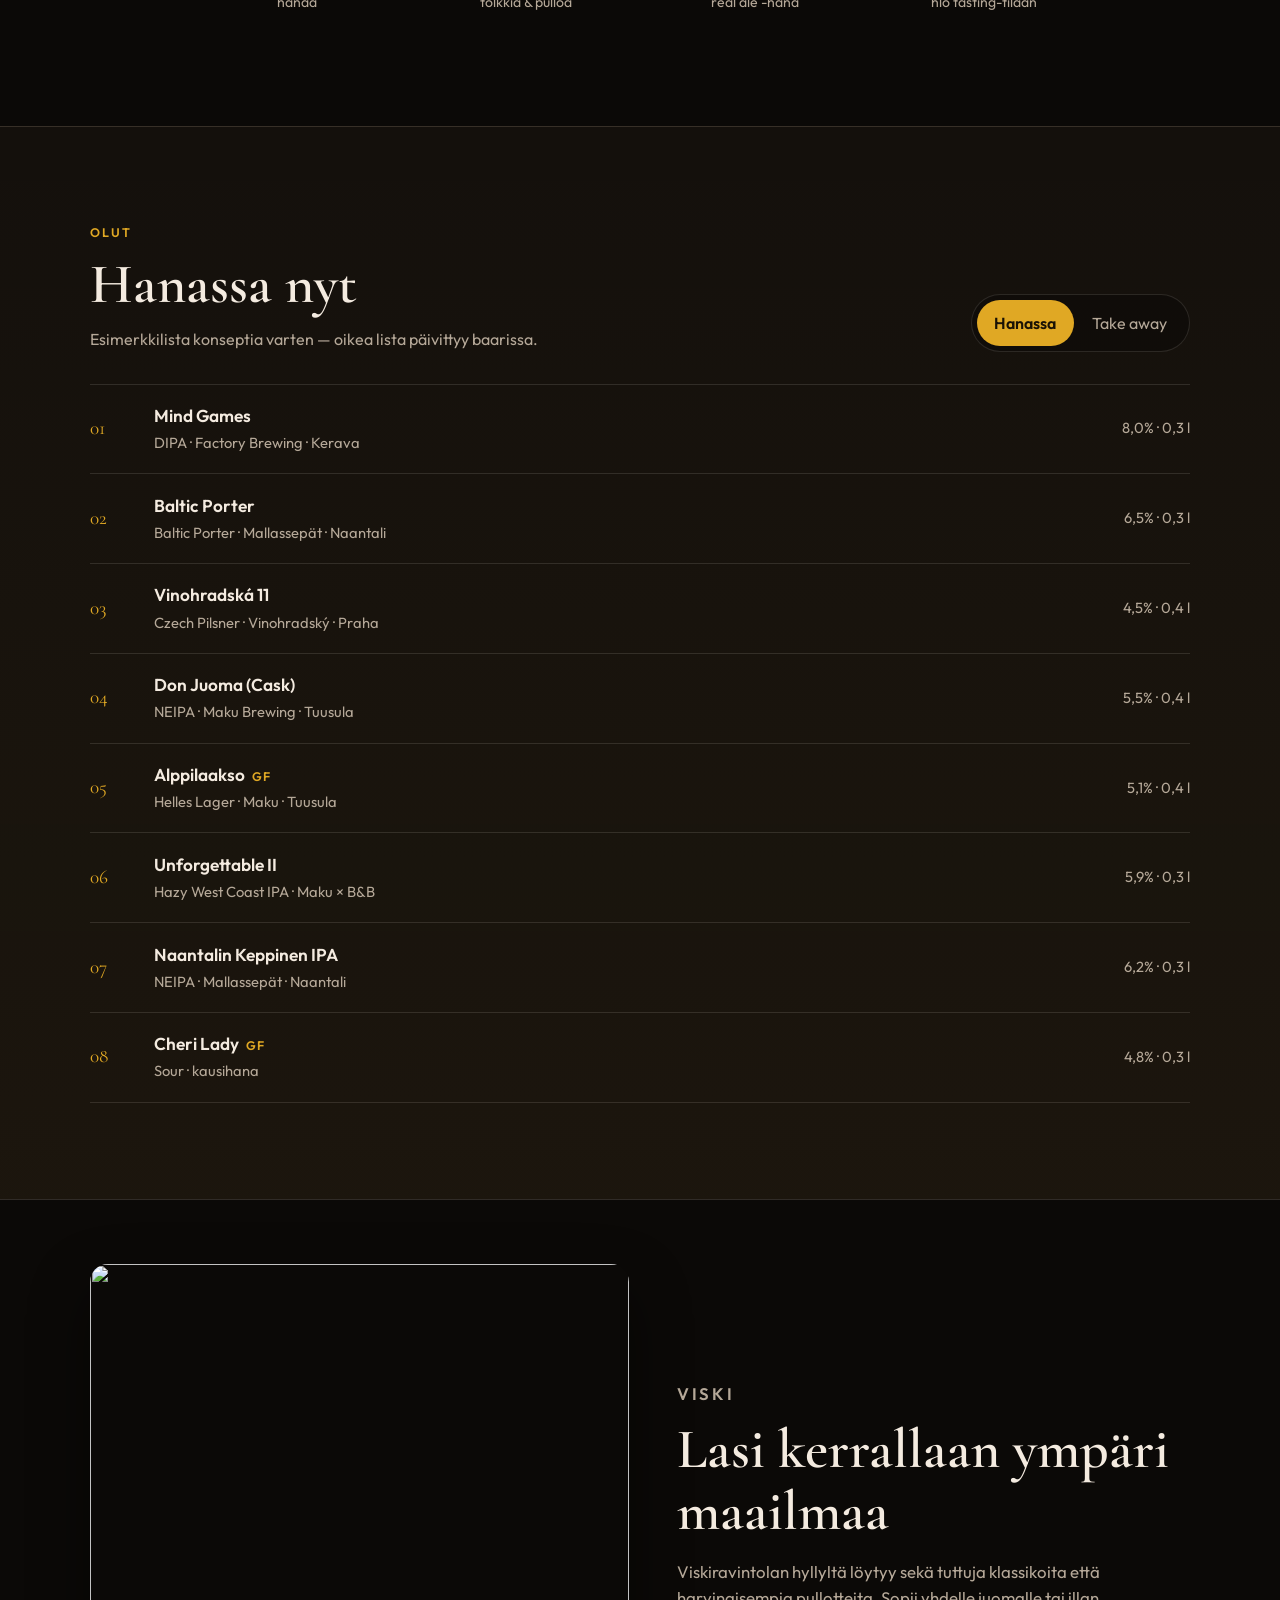
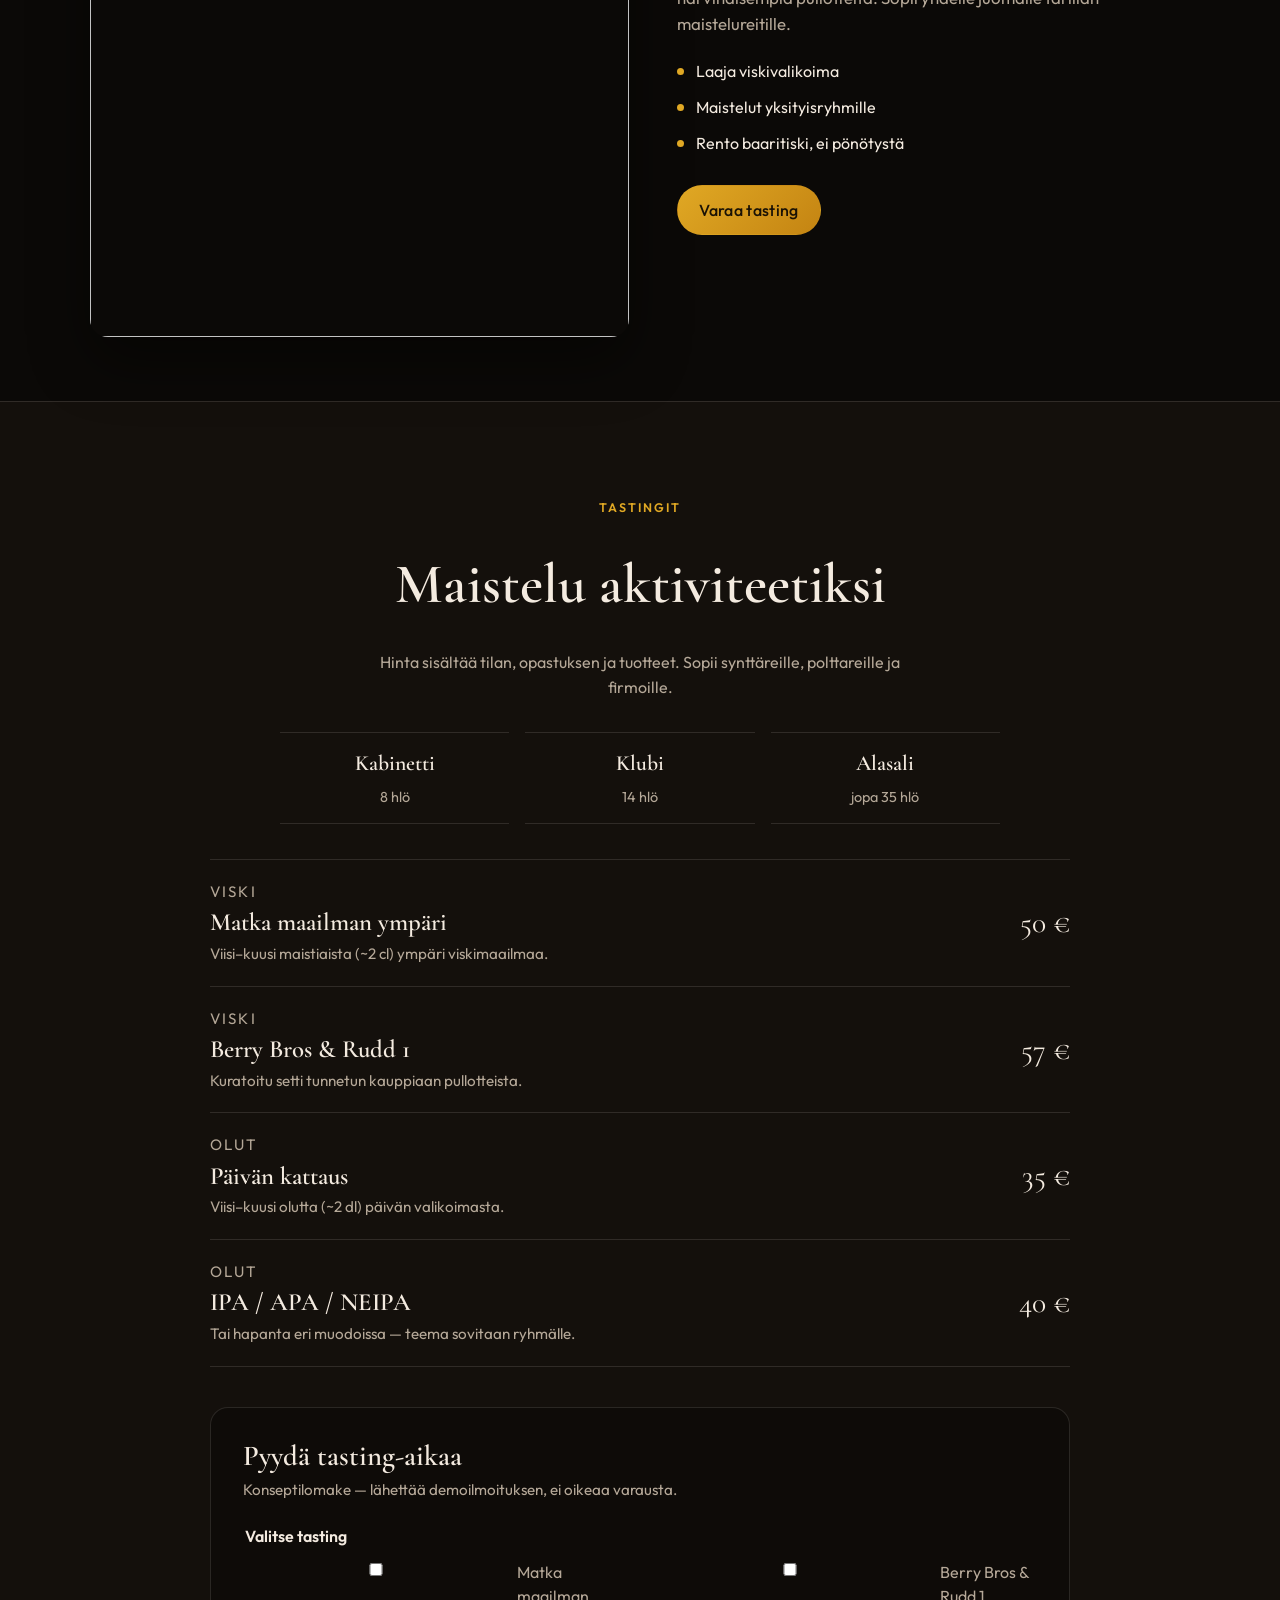
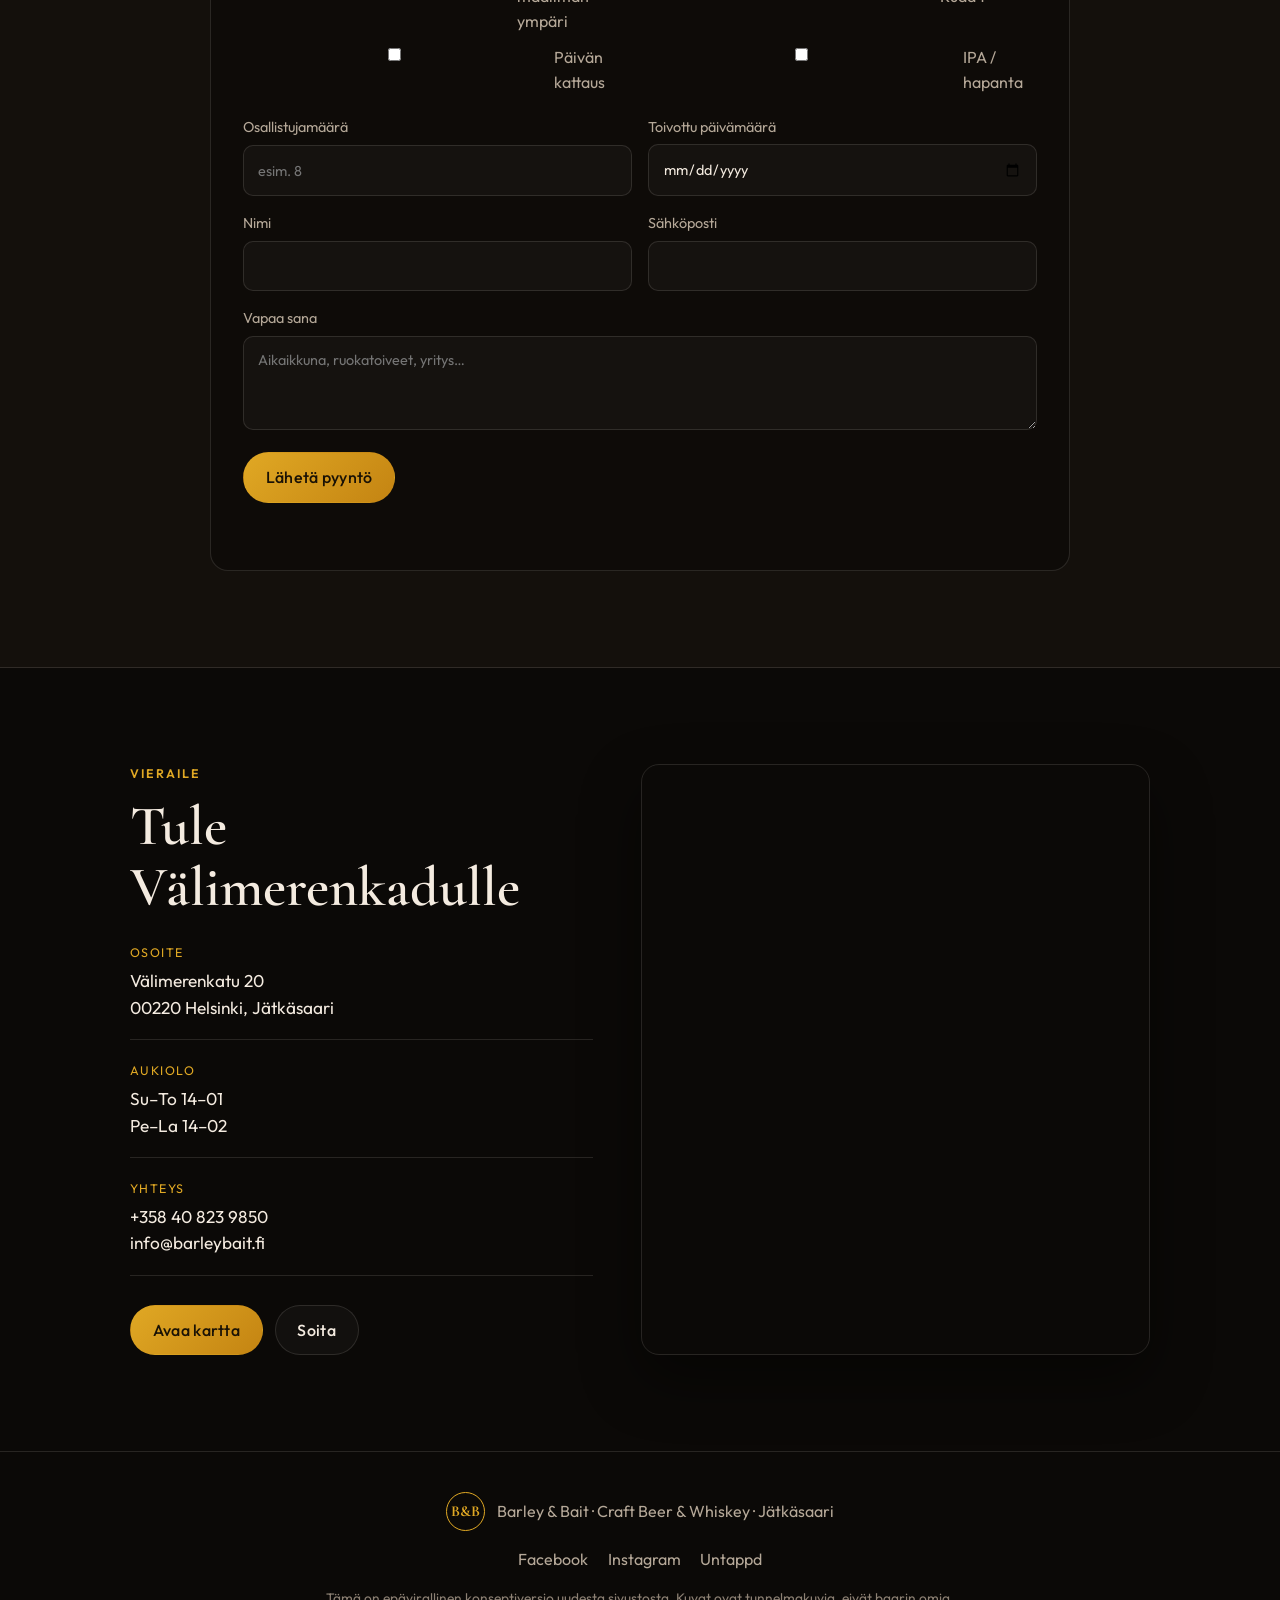
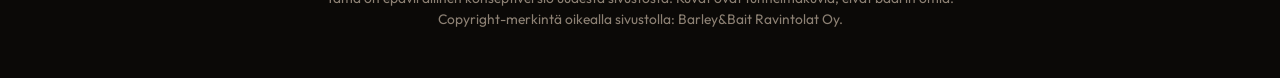
==== commit 7ac4dbb9: "Polish Barley & Bait concept with real content Align the demo with the current site: accurate tap li" ====
--- a/index.html
+++ b/index.html
@@ -46,9 +46,12 @@
         <div class="hero__scrim"></div>
       </div>
       <div class="hero__content">
-        <p class="hero__place">Jätkäsaari · Helsinki · vuodesta 2019</p>
+        <p class="hero__place">Craft beer &amp; whiskey · Jätkäsaari · vuodesta 2019</p>
         <h1 class="hero__brand">Barley &amp; Bait</h1>
-        <p class="hero__lede">Oluthuone ja viskiravintola, jossa hanat vaihtuvat ja lasi pysyy täynnä.</p>
+        <p class="hero__lede">
+          Oluthuone ja viskiravintola Helsingissä — 16 hanaa, vaihtuva valikoima
+          ja rento pubitunnelma Välimerenkadulla.
+        </p>
         <div class="hero__actions">
           <a class="btn btn--primary" href="#olut">Katso hanassa</a>
           <a class="btn btn--ghost" href="#vieraile">Aukiolo &amp; sijainti</a>
@@ -65,15 +68,34 @@
         <h2>Jätkäsaarelaista olutkulttuuria</h2>
         <p class="story__text">
           Barley &amp; Bait on craft beer- ja viskiravintola Jätkäsaaressa.
-          16 hanaa, yli sata tölkkiä ja pulloa, real alea sekä yksityiset tastingit —
-          rento pubi, jossa olut on vakavasti otettavaa.
+          Hanat vaihtuvat viikoittain NEIPA:sta souriin ja keskieurooppalaisiin
+          klassikoihin — sekä yksi real ale -hana.
         </p>
         <p class="story__quote">
           <em>“Sleep late, have fun, get wild, drink whiskey.”</em>
           <cite>Hunter S. Thompson</cite>
         </p>
-        <p class="story__badge">Helsingin Uutiset 2025 — 3. paras baari Helsingissä</p>
-      </div>
+        <p class="story__badge">Helsingin Uutiset — paras baari Jätkäsaaressa · 3. paras Helsingissä</p>
+      </div>
+
+      <ul class="stats" aria-label="Tunnuslukuja">
+        <li>
+          <strong>16</strong>
+          <span>hanaa</span>
+        </li>
+        <li>
+          <strong>100+</strong>
+          <span>tölkkiä &amp; pulloa</span>
+        </li>
+        <li>
+          <strong>1</strong>
+          <span>real ale -hana</span>
+        </li>
+        <li>
+          <strong>35</strong>
+          <span>hlö tasting-tilaan</span>
+        </li>
+      </ul>
     </section>
 
     <section class="taps" id="olut">
@@ -103,41 +125,57 @@
             <span class="beer-list__num">02</span>
             <div class="beer-list__main">
               <strong>Baltic Porter</strong>
-              <span>Porter · paikallinen valikoima</span>
-            </div>
-            <span class="beer-list__meta">7,2% · 0,3 l</span>
+              <span>Baltic Porter · Mallassepät · Naantali</span>
+            </div>
+            <span class="beer-list__meta">6,5% · 0,3 l</span>
           </li>
           <li>
             <span class="beer-list__num">03</span>
             <div class="beer-list__main">
-              <strong>West Coast IPA</strong>
-              <span>IPA · kiertävä hana</span>
-            </div>
-            <span class="beer-list__meta">6,5% · 0,4 l</span>
+              <strong>Vinohradská 11</strong>
+              <span>Czech Pilsner · Vinohradský · Praha</span>
+            </div>
+            <span class="beer-list__meta">4,5% · 0,4 l</span>
           </li>
           <li>
             <span class="beer-list__num">04</span>
             <div class="beer-list__main">
-              <strong>Helles</strong>
-              <span>Lager · crisp &amp; clean</span>
-            </div>
-            <span class="beer-list__meta">4,8% · 0,4 l</span>
+              <strong>Don Juoma (Cask)</strong>
+              <span>NEIPA · Maku Brewing · Tuusula</span>
+            </div>
+            <span class="beer-list__meta">5,5% · 0,4 l</span>
           </li>
           <li>
             <span class="beer-list__num">05</span>
             <div class="beer-list__main">
-              <strong>Sour Cherry</strong>
+              <strong>Alppilaakso <em>GF</em></strong>
+              <span>Helles Lager · Maku · Tuusula</span>
+            </div>
+            <span class="beer-list__meta">5,1% · 0,4 l</span>
+          </li>
+          <li>
+            <span class="beer-list__num">06</span>
+            <div class="beer-list__main">
+              <strong>Unforgettable II</strong>
+              <span>Hazy West Coast IPA · Maku × B&amp;B</span>
+            </div>
+            <span class="beer-list__meta">5,9% · 0,3 l</span>
+          </li>
+          <li>
+            <span class="beer-list__num">07</span>
+            <div class="beer-list__main">
+              <strong>Naantalin Keppinen IPA</strong>
+              <span>NEIPA · Mallassepät · Naantali</span>
+            </div>
+            <span class="beer-list__meta">6,2% · 0,3 l</span>
+          </li>
+          <li>
+            <span class="beer-list__num">08</span>
+            <div class="beer-list__main">
+              <strong>Cheri Lady <em>GF</em></strong>
               <span>Sour · kausihana</span>
             </div>
-            <span class="beer-list__meta">5,5% · 0,3 l</span>
-          </li>
-          <li>
-            <span class="beer-list__num">06</span>
-            <div class="beer-list__main">
-              <strong>Real Ale</strong>
-              <span>Cask · vaihtuva tynnyri</span>
-            </div>
-            <span class="beer-list__meta">~4,5% · 0,4 l</span>
+            <span class="beer-list__meta">4,8% · 0,3 l</span>
           </li>
         </ul>
       </div>
@@ -164,8 +202,8 @@
         <p class="eyebrow">Viski</p>
         <h2>Lasi kerrallaan ympäri maailmaa</h2>
         <p>
-          Viskiravintolan hyllyltä löytyy sekä tuttuja klassikoita että harvinaisempia pullotteita.
-          Sopii yhtä hyvin yhdelle juomalle kuin illan maistelureitille.
+          Viskiravintolan hyllyltä löytyy sekä tuttuja klassikoita että harvinaisempia
+          pullotteita. Sopii yhdelle juomalle tai illan maistelureitille.
         </p>
         <ul class="whiskey__points">
           <li>Laaja viskivalikoima</li>
@@ -180,32 +218,58 @@
       <div class="section-head section-head--center">
         <p class="eyebrow">Tastingit</p>
         <h2>Maistelu aktiviteetiksi</h2>
-        <p class="section-head__text">Hinta sisältää tilan, opastuksen ja tuotteet. Ryhmille ja firmoille.</p>
-      </div>
-
-      <div class="tasting-grid">
+        <p class="section-head__text">
+          Hinta sisältää tilan, opastuksen ja tuotteet. Sopii synttäreille,
+          polttareille ja firmoille.
+        </p>
+      </div>
+
+      <div class="spaces">
+        <div>
+          <strong>Kabinetti</strong>
+          <span>8 hlö</span>
+        </div>
+        <div>
+          <strong>Klubi</strong>
+          <span>14 hlö</span>
+        </div>
+        <div>
+          <strong>Alasali</strong>
+          <span>jopa 35 hlö</span>
+        </div>
+      </div>
+
+      <div class="tasting-list">
         <article class="tasting">
-          <p class="tasting__type">Viski</p>
-          <h3>Matka maailman ympäri</h3>
-          <p>Viisi–kuusi maistiaista (~2 cl) ympäri viskimaailmaa.</p>
+          <div class="tasting__copy">
+            <p class="tasting__type">Viski</p>
+            <h3>Matka maailman ympäri</h3>
+            <p>Viisi–kuusi maistiaista (~2 cl) ympäri viskimaailmaa.</p>
+          </div>
           <p class="tasting__price">50 €</p>
         </article>
         <article class="tasting">
-          <p class="tasting__type">Viski</p>
-          <h3>Berry Bros &amp; Rudd 1</h3>
-          <p>Kuratoitu setti tunnetun kauppiaan pullotteista.</p>
+          <div class="tasting__copy">
+            <p class="tasting__type">Viski</p>
+            <h3>Berry Bros &amp; Rudd 1</h3>
+            <p>Kuratoitu setti tunnetun kauppiaan pullotteista.</p>
+          </div>
           <p class="tasting__price">57 €</p>
         </article>
         <article class="tasting">
-          <p class="tasting__type">Olut</p>
-          <h3>Päivän kattaus</h3>
-          <p>Viisi–kuusi olutta (~2 dl) päivän valikoimasta.</p>
+          <div class="tasting__copy">
+            <p class="tasting__type">Olut</p>
+            <h3>Päivän kattaus</h3>
+            <p>Viisi–kuusi olutta (~2 dl) päivän valikoimasta.</p>
+          </div>
           <p class="tasting__price">35 €</p>
         </article>
         <article class="tasting">
-          <p class="tasting__type">Olut</p>
-          <h3>IPA / APA / NEIPA</h3>
-          <p>Tai hapanta eri muodoissa — teema sovitaan ryhmälle.</p>
+          <div class="tasting__copy">
+            <p class="tasting__type">Olut</p>
+            <h3>IPA / APA / NEIPA</h3>
+            <p>Tai hapanta eri muodoissa — teema sovitaan ryhmälle.</p>
+          </div>
           <p class="tasting__price">40 €</p>
         </article>
       </div>
@@ -296,7 +360,11 @@
       <a href="https://www.instagram.com" target="_blank" rel="noopener noreferrer">Instagram</a>
       <a href="https://untappd.com" target="_blank" rel="noopener noreferrer">Untappd</a>
     </div>
-    <p class="site-footer__note">Tämä on epävirallinen konseptiversio uudesta sivustosta. Kuvat ovat tunnelmakuvia, eivät baarin omia.</p>
+    <p class="site-footer__note">
+      Tämä on epävirallinen konseptiversio uudesta sivustosta.
+      Kuvat ovat tunnelmakuvia, eivät baarin omia.
+      Copyright-merkintä oikealla sivustolla: Barley&amp;Bait Ravintolat Oy.
+    </p>
   </footer>
 
   <script src="script.js"></script>
--- a/styles.css
+++ b/styles.css
@@ -386,6 +386,82 @@
   background: rgba(224, 168, 36, 0.08);
 }
 
+.stats {
+  list-style: none;
+  margin: clamp(2.5rem, 6vw, 4rem) auto 0;
+  padding: 0;
+  width: min(900px, 100%);
+  display: grid;
+  grid-template-columns: repeat(4, 1fr);
+  gap: 1rem;
+  border-top: 1px solid var(--line);
+}
+
+.stats li {
+  display: grid;
+  gap: 0.25rem;
+  justify-items: center;
+  text-align: center;
+  padding: 1.4rem 0.5rem 0;
+}
+
+.stats strong {
+  font-family: var(--font-display);
+  font-size: clamp(2rem, 4vw, 2.7rem);
+  font-weight: 600;
+  color: var(--amber);
+  line-height: 1;
+}
+
+.stats span {
+  color: var(--muted);
+  font-size: 0.88rem;
+}
+
+.beer-list__main em {
+  font-style: normal;
+  color: var(--amber);
+  font-size: 0.78rem;
+  letter-spacing: 0.06em;
+  margin-left: 0.25rem;
+}
+
+.spaces {
+  display: grid;
+  grid-template-columns: repeat(3, 1fr);
+  gap: 1rem;
+  width: min(720px, 100%);
+  margin: 0 auto 2.2rem;
+  text-align: center;
+}
+
+.spaces div {
+  padding: 0.9rem 0.5rem;
+  border-top: 1px solid var(--line);
+  border-bottom: 1px solid var(--line);
+}
+
+.spaces strong {
+  display: block;
+  font-family: var(--font-display);
+  font-size: 1.35rem;
+  font-weight: 600;
+  margin-bottom: 0.2rem;
+}
+
+.spaces span {
+  color: var(--muted);
+  font-size: 0.9rem;
+}
+
+.tasting-list {
+  display: grid;
+  gap: 0;
+  width: min(860px, 100%);
+  margin: 0 auto 2.5rem;
+  border-top: 1px solid var(--line);
+}
+
 .taps,
 .tastings,
 .visit {
@@ -576,27 +652,18 @@
   border-block: 1px solid var(--line);
 }
 
-.tasting-grid {
-  display: grid;
-  grid-template-columns: repeat(4, 1fr);
-  gap: 1rem;
-  width: min(1100px, 100%);
-  margin: 0 auto 2.5rem;
-}
-
 .tasting {
-  padding: 1.4rem 1.3rem 1.5rem;
-  border: 1px solid var(--line);
-  border-radius: var(--radius);
-  background:
-    linear-gradient(180deg, rgba(224, 168, 36, 0.06), transparent 40%),
-    var(--bg-3);
-  transition: border-color 0.25s var(--ease), transform 0.25s var(--ease);
+  display: grid;
+  grid-template-columns: 1fr auto;
+  gap: 1rem 1.5rem;
+  align-items: center;
+  padding: 1.25rem 0;
+  border-bottom: 1px solid var(--line);
+  transition: background 0.25s var(--ease);
 }
 
 .tasting:hover {
-  border-color: var(--line-strong);
-  transform: translateY(-3px);
+  background: rgba(224, 168, 36, 0.04);
 }
 
 .tasting__type {
@@ -604,12 +671,12 @@
   font-size: 0.75rem;
   letter-spacing: 0.14em;
   text-transform: uppercase;
-  margin-bottom: 0.7rem;
+  margin-bottom: 0.35rem;
 }
 
 .tasting h3 {
   font-size: 1.55rem;
-  margin-bottom: 0.55rem;
+  margin-bottom: 0.35rem;
 }
 
 .tasting p {
@@ -618,10 +685,10 @@
 }
 
 .tasting__price {
-  margin-top: 1.1rem !important;
   color: var(--ink) !important;
   font-family: var(--font-display);
-  font-size: 1.7rem !important;
+  font-size: 1.85rem !important;
+  white-space: nowrap;
 }
 
 .booking {
@@ -850,7 +917,7 @@
 }
 
 @media (max-width: 960px) {
-  .tasting-grid {
+  .stats {
     grid-template-columns: repeat(2, 1fr);
   }
 
@@ -929,8 +996,18 @@
 }
 
 @media (max-width: 560px) {
-  .tasting-grid {
+  .spaces {
     grid-template-columns: 1fr;
+    gap: 0;
+  }
+
+  .tasting {
+    grid-template-columns: 1fr;
+    gap: 0.55rem;
+  }
+
+  .tasting__price {
+    justify-self: start;
   }
 
   .hero__brand {
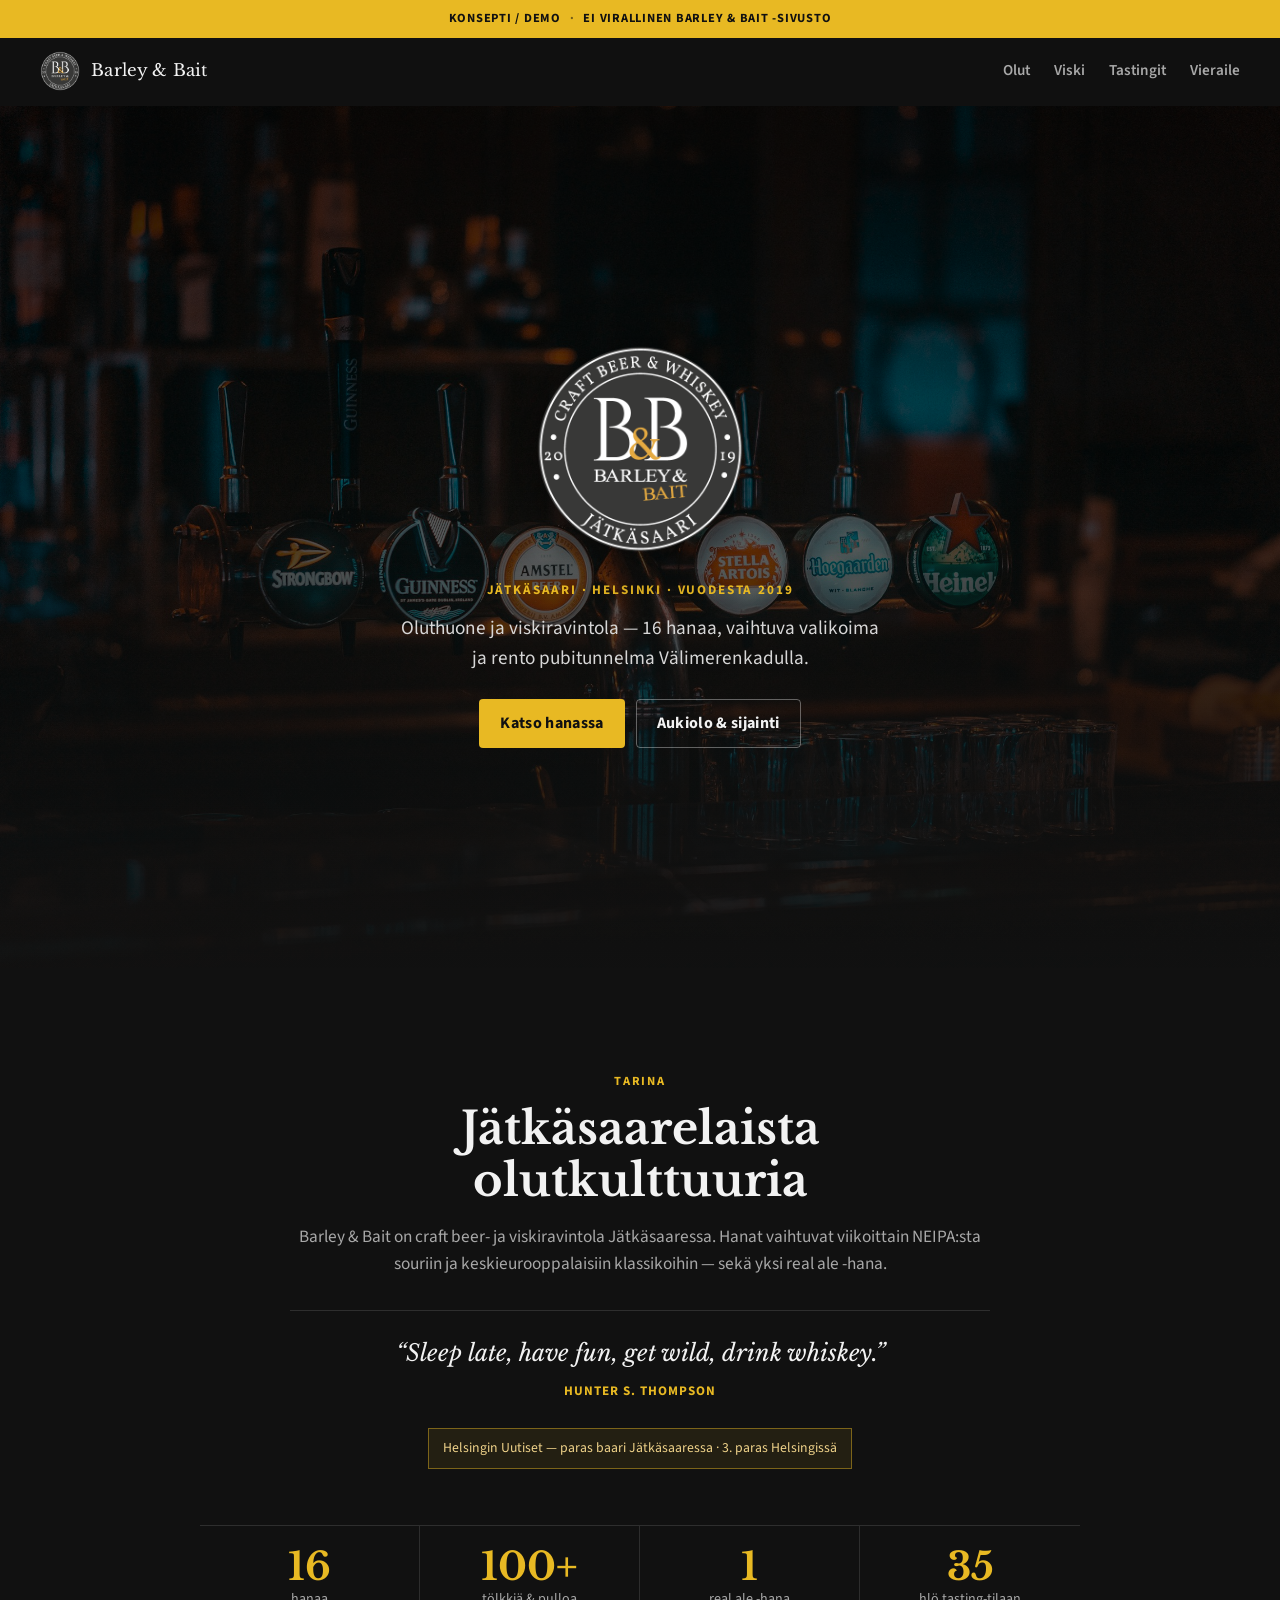
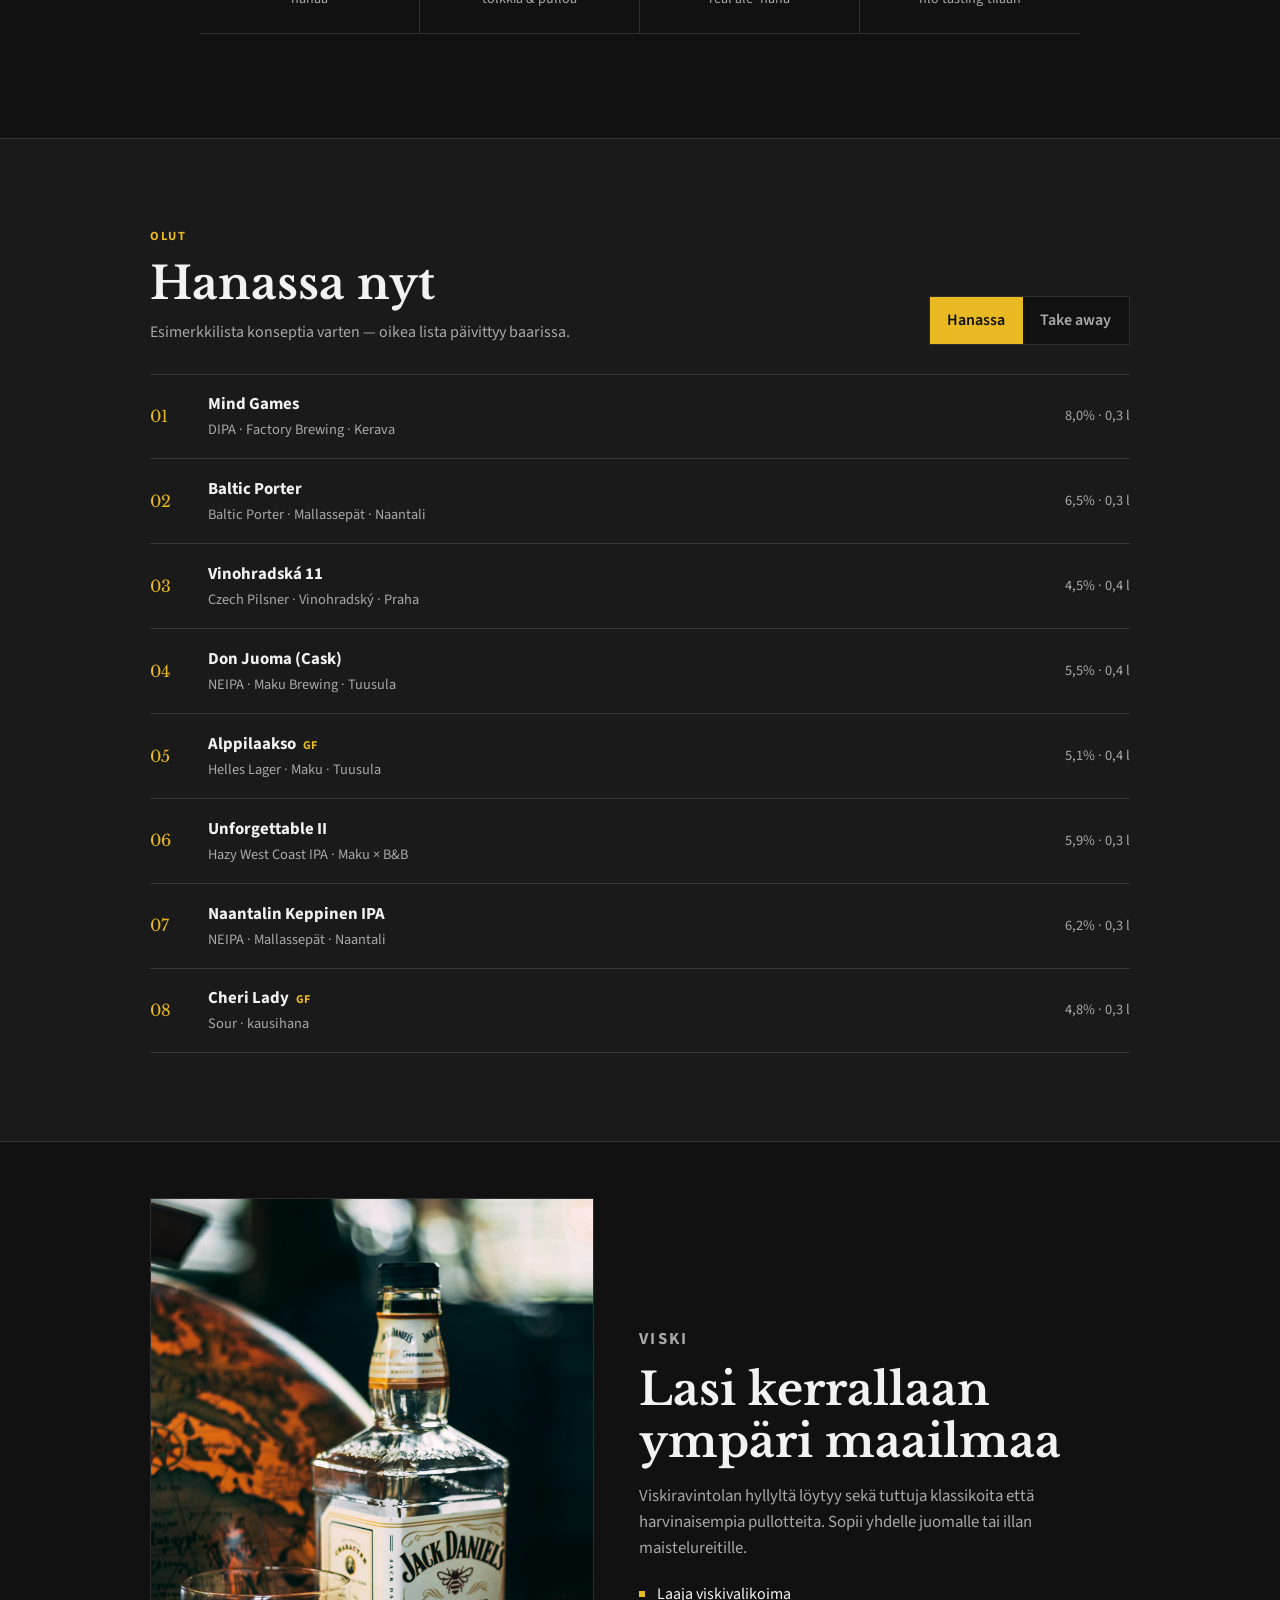
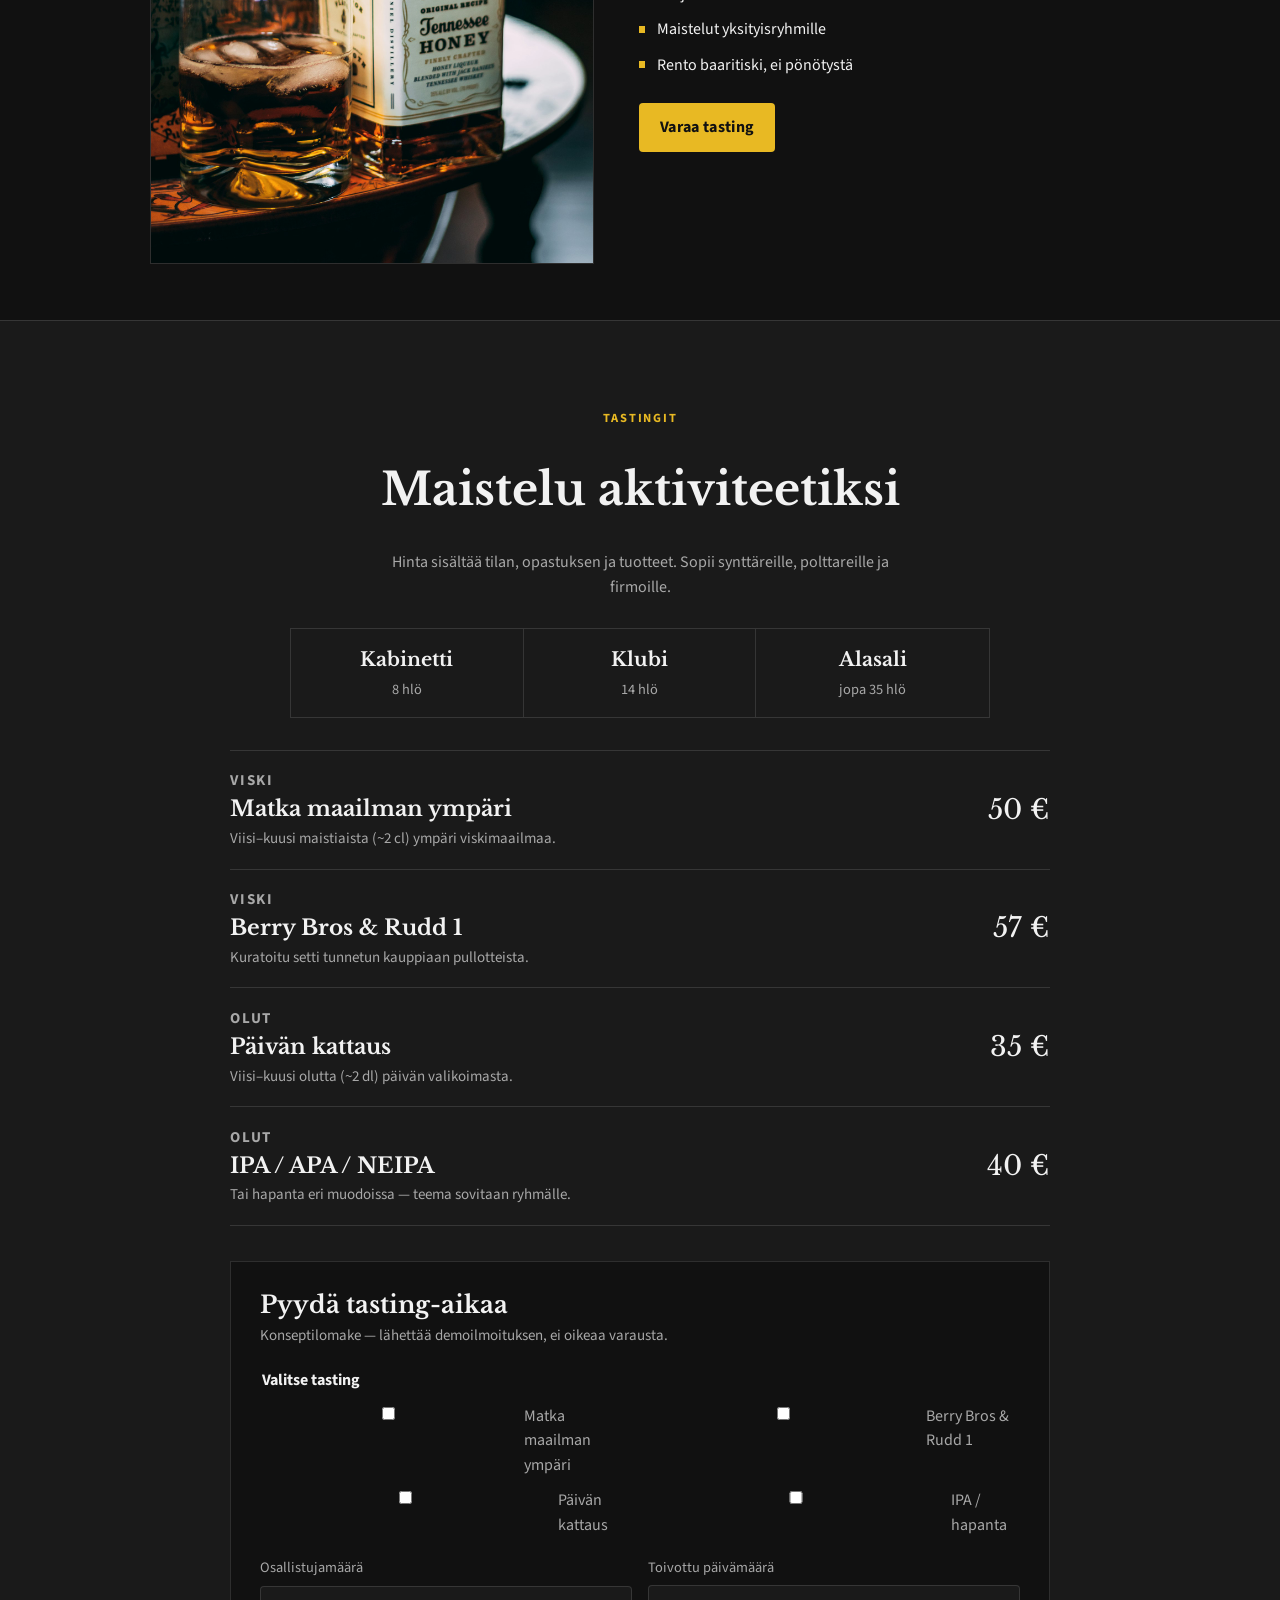
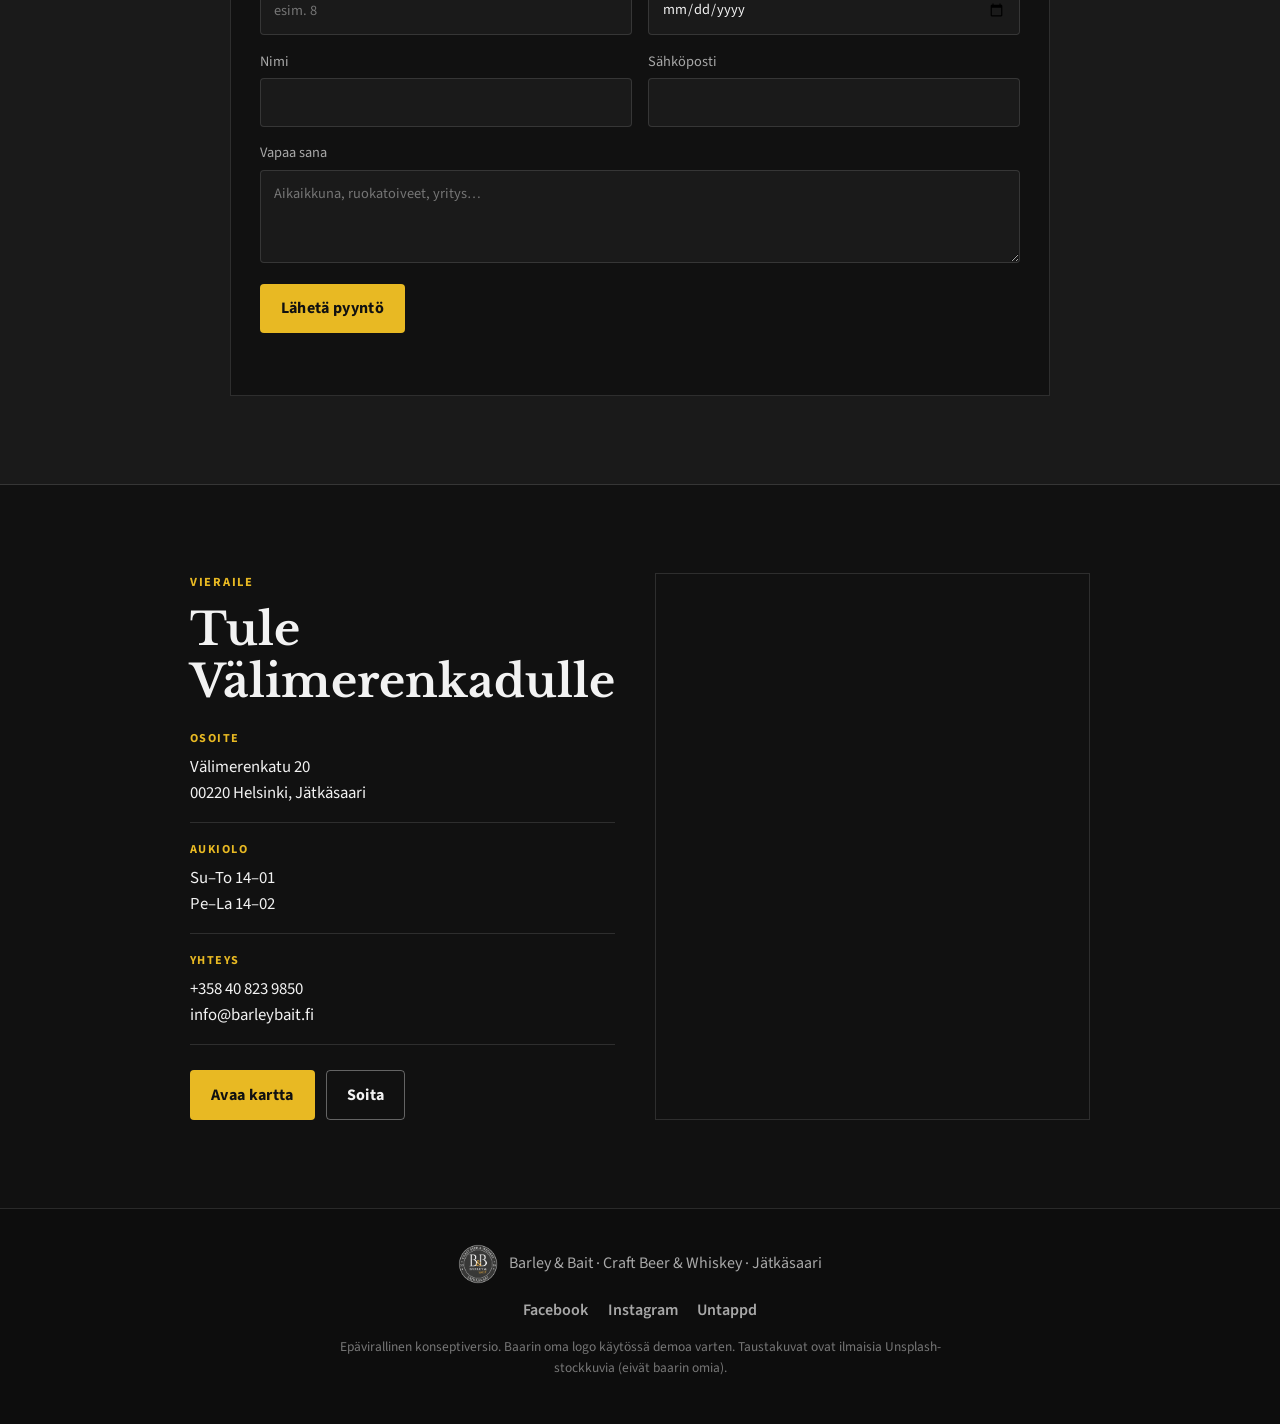
==== commit df19c4b9: "Use real Barley & Bait logo and craft-beer stock photos Replace the invented B&B mark and cocktail-l" ====
--- a/index.html
+++ b/index.html
@@ -8,7 +8,7 @@
   <meta name="robots" content="noindex, nofollow" />
   <link rel="preconnect" href="https://fonts.googleapis.com" />
   <link rel="preconnect" href="https://fonts.gstatic.com" crossorigin />
-  <link href="https://fonts.googleapis.com/css2?family=Cormorant+Garamond:ital,wght@0,500;0,600;0,700;1,500&family=Outfit:wght@300;400;500;600;700&display=swap" rel="stylesheet" />
+  <link href="https://fonts.googleapis.com/css2?family=Libre+Baskerville:ital,wght@0,400;0,700;1,400&family=Source+Sans+3:wght@400;500;600;700&display=swap" rel="stylesheet" />
   <link rel="stylesheet" href="styles.css" />
 </head>
 <body>
@@ -20,7 +20,7 @@
 
   <header class="site-header" id="top">
     <a class="logo" href="#top">
-      <span class="logo__mark">B&amp;B</span>
+      <img class="logo__img" src="assets/barley-bait-logo.png" alt="" width="40" height="40" />
       <span class="logo__text">Barley &amp; Bait</span>
     </a>
     <button class="nav-toggle" type="button" aria-expanded="false" aria-controls="site-nav" aria-label="Avaa valikko">
@@ -38,7 +38,7 @@
     <section class="hero">
       <div class="hero__media" aria-hidden="true">
         <img
-          src="https://images.unsplash.com/photo-1572116469696-31de0f17cc34?auto=format&fit=crop&w=2400&q=80"
+          src="assets/hero-taps.jpg"
           alt=""
           width="2400"
           height="1600"
@@ -46,10 +46,16 @@
         <div class="hero__scrim"></div>
       </div>
       <div class="hero__content">
-        <p class="hero__place">Craft beer &amp; whiskey · Jätkäsaari · vuodesta 2019</p>
-        <h1 class="hero__brand">Barley &amp; Bait</h1>
+        <img
+          class="hero__logo"
+          src="assets/barley-bait-logo.png"
+          alt="Barley &amp; Bait"
+          width="220"
+          height="220"
+        />
+        <p class="hero__place">Jätkäsaari · Helsinki · vuodesta 2019</p>
         <p class="hero__lede">
-          Oluthuone ja viskiravintola Helsingissä — 16 hanaa, vaihtuva valikoima
+          Oluthuone ja viskiravintola — 16 hanaa, vaihtuva valikoima
           ja rento pubitunnelma Välimerenkadulla.
         </p>
         <div class="hero__actions">
@@ -57,9 +63,6 @@
           <a class="btn btn--ghost" href="#vieraile">Aukiolo &amp; sijainti</a>
         </div>
       </div>
-      <a class="hero__scroll" href="#tarina" aria-label="Vieritä alas">
-        <span></span>
-      </a>
     </section>
 
     <section class="story" id="tarina">
@@ -192,10 +195,10 @@
     <section class="whiskey" id="viski">
       <div class="whiskey__media" aria-hidden="true">
         <img
-          src="https://images.unsplash.com/photo-1527281400683-1aae777175f8?auto=format&fit=crop&w=1600&q=80"
+          src="assets/whiskey.jpg"
           alt=""
           width="1600"
-          height="2000"
+          height="2400"
         />
       </div>
       <div class="whiskey__content">
@@ -352,7 +355,7 @@
 
   <footer class="site-footer">
     <div class="site-footer__brand">
-      <span class="logo__mark">B&amp;B</span>
+      <img class="logo__img" src="assets/barley-bait-logo.png" alt="" width="36" height="36" />
       <span>Barley &amp; Bait · Craft Beer &amp; Whiskey · Jätkäsaari</span>
     </div>
     <div class="site-footer__links">
@@ -361,9 +364,8 @@
       <a href="https://untappd.com" target="_blank" rel="noopener noreferrer">Untappd</a>
     </div>
     <p class="site-footer__note">
-      Tämä on epävirallinen konseptiversio uudesta sivustosta.
-      Kuvat ovat tunnelmakuvia, eivät baarin omia.
-      Copyright-merkintä oikealla sivustolla: Barley&amp;Bait Ravintolat Oy.
+      Epävirallinen konseptiversio. Baarin oma logo käytössä demoa varten.
+      Taustakuvat ovat ilmaisia Unsplash-stockkuvia (eivät baarin omia).
     </p>
   </footer>
 
--- a/styles.css
+++ b/styles.css
@@ -1,19 +1,18 @@
 :root {
-  --bg: #0b0907;
-  --bg-2: #14100c;
-  --bg-3: #1c1711;
-  --ink: #f4ebe0;
-  --muted: #b5a898;
-  --amber: #e0a824;
-  --amber-deep: #c48412;
-  --line: rgba(244, 235, 224, 0.12);
-  --line-strong: rgba(224, 168, 36, 0.35);
-  --shadow: 0 24px 60px rgba(0, 0, 0, 0.45);
-  --font-display: "Cormorant Garamond", Georgia, serif;
-  --font-body: "Outfit", system-ui, sans-serif;
-  --radius: 14px;
-  --header-h: 4.5rem;
-  --banner-h: 2.4rem;
+  --bg: #111111;
+  --bg-2: #1a1a1a;
+  --bg-3: #222222;
+  --ink: #f2f2f2;
+  --muted: #a8a8a8;
+  --amber: #e8b923;
+  --amber-deep: #c99610;
+  --line: rgba(255, 255, 255, 0.12);
+  --line-strong: rgba(232, 185, 35, 0.45);
+  --font-display: "Libre Baskerville", Georgia, serif;
+  --font-body: "Source Sans 3", "Segoe UI", sans-serif;
+  --radius: 4px;
+  --header-h: 4.25rem;
+  --banner-h: 2.35rem;
   --ease: cubic-bezier(0.22, 1, 0.36, 1);
 }
 
@@ -31,10 +30,7 @@
   margin: 0;
   font-family: var(--font-body);
   color: var(--ink);
-  background:
-    radial-gradient(1200px 600px at 80% -10%, rgba(224, 168, 36, 0.12), transparent 60%),
-    radial-gradient(900px 500px at 0% 20%, rgba(180, 90, 30, 0.1), transparent 55%),
-    var(--bg);
+  background: var(--bg);
   line-height: 1.55;
   text-rendering: optimizeLegibility;
   -webkit-font-smoothing: antialiased;
@@ -62,8 +58,8 @@
 h2,
 h3 {
   font-family: var(--font-display);
-  font-weight: 600;
-  line-height: 1.1;
+  font-weight: 700;
+  line-height: 1.15;
   margin: 0;
 }
 
@@ -80,13 +76,13 @@
   align-items: center;
   gap: 0.55rem;
   min-height: var(--banner-h);
-  padding: 0.45rem 1rem;
-  background: #2a1d08;
-  color: #f6d98a;
+  padding: 0.4rem 1rem;
+  background: var(--amber);
+  color: #111;
   font-size: 0.78rem;
-  letter-spacing: 0.04em;
+  font-weight: 700;
+  letter-spacing: 0.06em;
   text-transform: uppercase;
-  border-bottom: 1px solid rgba(224, 168, 36, 0.35);
 }
 
 .concept-banner__sep {
@@ -102,16 +98,15 @@
   justify-content: space-between;
   gap: 1rem;
   min-height: var(--header-h);
-  padding: 0.75rem clamp(1rem, 4vw, 2.5rem);
-  background: rgba(11, 9, 7, 0.72);
-  backdrop-filter: blur(14px);
+  padding: 0.65rem clamp(1rem, 4vw, 2.5rem);
+  background: rgba(17, 17, 17, 0.92);
   border-bottom: 1px solid transparent;
   transition: border-color 0.3s var(--ease), background 0.3s var(--ease);
 }
 
 .site-header.is-scrolled {
   border-bottom-color: var(--line);
-  background: rgba(11, 9, 7, 0.9);
+  background: rgba(17, 17, 17, 0.98);
 }
 
 .logo {
@@ -121,42 +116,35 @@
   text-decoration: none;
 }
 
-.logo__mark {
-  display: grid;
-  place-items: center;
-  width: 2.4rem;
-  height: 2.4rem;
-  border: 1px solid var(--amber);
-  border-radius: 999px;
-  color: var(--amber);
-  font-family: var(--font-display);
-  font-size: 0.95rem;
-  font-weight: 700;
-  letter-spacing: 0.02em;
+.logo__img {
+  width: 2.5rem;
+  height: 2.5rem;
+  object-fit: contain;
 }
 
 .logo__text {
   font-family: var(--font-display);
-  font-size: 1.25rem;
-  letter-spacing: 0.02em;
+  font-size: 1.05rem;
+  letter-spacing: 0.01em;
 }
 
 .site-nav {
   display: flex;
   align-items: center;
-  gap: 1.4rem;
+  gap: 1.5rem;
 }
 
 .site-nav a {
   text-decoration: none;
   font-size: 0.95rem;
+  font-weight: 600;
   color: var(--muted);
   transition: color 0.2s var(--ease);
 }
 
 .site-nav a:hover,
 .site-nav a:focus-visible {
-  color: var(--ink);
+  color: var(--amber);
 }
 
 .nav-toggle {
@@ -164,7 +152,7 @@
   width: 2.5rem;
   height: 2.5rem;
   border: 1px solid var(--line);
-  border-radius: 999px;
+  border-radius: var(--radius);
   background: transparent;
   color: var(--ink);
   padding: 0;
@@ -193,47 +181,43 @@
   align-items: center;
   justify-content: center;
   gap: 0.4rem;
-  min-height: 3rem;
-  padding: 0.75rem 1.35rem;
-  border-radius: 999px;
+  min-height: 2.9rem;
+  padding: 0.7rem 1.25rem;
+  border-radius: var(--radius);
   border: 1px solid transparent;
-  font-weight: 500;
+  font-weight: 700;
   letter-spacing: 0.02em;
   text-decoration: none;
   cursor: pointer;
-  transition: transform 0.25s var(--ease), background 0.25s var(--ease), border-color 0.25s var(--ease), color 0.25s var(--ease);
-}
-
-.btn:hover {
-  transform: translateY(-1px);
+  transition: background 0.2s var(--ease), border-color 0.2s var(--ease), color 0.2s var(--ease);
 }
 
 .btn--primary {
-  background: linear-gradient(135deg, var(--amber), var(--amber-deep));
-  color: #1a1205;
+  background: var(--amber);
+  color: #111;
 }
 
 .btn--primary:hover {
-  background: linear-gradient(135deg, #f0b833, var(--amber));
+  background: #f0c53a;
 }
 
 .btn--ghost {
-  border-color: var(--line);
-  background: rgba(255, 255, 255, 0.03);
+  border-color: rgba(255, 255, 255, 0.35);
+  background: transparent;
   color: var(--ink);
 }
 
 .btn--ghost:hover {
-  border-color: var(--line-strong);
-  background: rgba(224, 168, 36, 0.08);
+  border-color: var(--amber);
+  color: var(--amber);
 }
 
 .eyebrow {
   margin: 0 0 0.75rem;
   color: var(--amber);
   font-size: 0.78rem;
-  font-weight: 600;
-  letter-spacing: 0.16em;
+  font-weight: 700;
+  letter-spacing: 0.14em;
   text-transform: uppercase;
 }
 
@@ -241,8 +225,9 @@
   position: relative;
   min-height: calc(100svh - var(--banner-h));
   display: grid;
-  align-items: end;
+  place-items: center;
   overflow: hidden;
+  text-align: center;
 }
 
 .hero__media {
@@ -254,86 +239,68 @@
   width: 100%;
   height: 100%;
   object-fit: cover;
-  transform: scale(1.06);
-  animation: hero-drift 18s var(--ease) infinite alternate;
+  object-position: center 35%;
+  transform: scale(1.04);
+  animation: hero-drift 22s linear infinite alternate;
 }
 
 .hero__scrim {
   position: absolute;
   inset: 0;
   background:
-    linear-gradient(180deg, rgba(11, 9, 7, 0.35) 0%, rgba(11, 9, 7, 0.2) 30%, rgba(11, 9, 7, 0.88) 78%, var(--bg) 100%),
-    linear-gradient(90deg, rgba(11, 9, 7, 0.55), transparent 55%);
+    linear-gradient(180deg, rgba(0, 0, 0, 0.55) 0%, rgba(0, 0, 0, 0.45) 40%, rgba(17, 17, 17, 0.92) 100%),
+    radial-gradient(ellipse at center, rgba(0, 0, 0, 0.15), rgba(0, 0, 0, 0.65));
 }
 
 .hero__content {
   position: relative;
   z-index: 1;
-  width: min(920px, calc(100% - 2rem));
-  margin: 0 auto 5.5rem;
-  padding-top: 6rem;
+  width: min(640px, calc(100% - 2rem));
+  margin: 0 auto;
+  padding: 5rem 0 4rem;
   opacity: 0;
-  transform: translateY(24px);
-  animation: rise 1s var(--ease) 0.15s forwards;
+  transform: translateY(18px);
+  animation: rise 0.9s var(--ease) 0.1s forwards;
+}
+
+.hero__logo {
+  width: clamp(9.5rem, 28vw, 13.5rem);
+  height: auto;
+  margin: 0 auto 1.4rem;
+  filter: drop-shadow(0 10px 28px rgba(0, 0, 0, 0.55));
 }
 
 .hero__place {
-  margin-bottom: 1rem;
+  margin-bottom: 0.85rem;
   color: var(--amber);
   font-size: 0.82rem;
+  font-weight: 700;
   letter-spacing: 0.14em;
   text-transform: uppercase;
 }
 
-.hero__brand {
-  font-size: clamp(3.4rem, 10vw, 7.2rem);
-  letter-spacing: -0.02em;
-  text-wrap: balance;
-}
-
 .hero__lede {
-  margin-top: 1rem;
-  max-width: 34rem;
-  color: var(--muted);
-  font-size: clamp(1.05rem, 2.2vw, 1.3rem);
-  font-weight: 300;
+  max-width: 30rem;
+  margin: 0 auto;
+  color: #d7d7d7;
+  font-size: clamp(1.05rem, 2.2vw, 1.2rem);
+  font-weight: 400;
 }
 
 .hero__actions {
   display: flex;
   flex-wrap: wrap;
-  gap: 0.75rem;
-  margin-top: 1.75rem;
-}
-
-.hero__scroll {
-  position: absolute;
-  left: 50%;
-  bottom: 1.4rem;
-  transform: translateX(-50%);
-  width: 1.6rem;
-  height: 2.4rem;
-  border: 1px solid var(--line);
-  border-radius: 999px;
-  opacity: 0.7;
-}
-
-.hero__scroll span {
-  display: block;
-  width: 4px;
-  height: 4px;
-  margin: 0.45rem auto 0;
-  border-radius: 50%;
-  background: var(--amber);
-  animation: scroll-dot 1.6s var(--ease) infinite;
+  justify-content: center;
+  gap: 0.7rem;
+  margin-top: 1.6rem;
 }
 
 .story {
-  padding: clamp(4rem, 10vw, 7rem) clamp(1rem, 4vw, 2.5rem);
+  padding: clamp(4rem, 10vw, 6.5rem) clamp(1rem, 4vw, 2.5rem);
 }
 
 .story__inner {
-  width: min(720px, 100%);
+  width: min(700px, 100%);
   margin: 0 auto;
   text-align: center;
 }
@@ -342,7 +309,7 @@
 .section-head h2,
 .whiskey__content h2,
 .visit__info h2 {
-  font-size: clamp(2.2rem, 5vw, 3.5rem);
+  font-size: clamp(1.9rem, 4.5vw, 2.8rem);
 }
 
 .story__text {
@@ -352,63 +319,69 @@
 }
 
 .story__quote {
-  margin-top: 2.2rem;
-  padding-top: 1.6rem;
+  margin-top: 2rem;
+  padding-top: 1.5rem;
   border-top: 1px solid var(--line);
 }
 
 .story__quote em {
   display: block;
   font-family: var(--font-display);
-  font-size: clamp(1.35rem, 3vw, 1.8rem);
+  font-size: clamp(1.15rem, 2.6vw, 1.45rem);
   font-style: italic;
   color: var(--ink);
 }
 
 .story__quote cite {
   display: inline-block;
-  margin-top: 0.7rem;
+  margin-top: 0.65rem;
   color: var(--amber);
   font-style: normal;
-  font-size: 0.85rem;
+  font-size: 0.82rem;
+  font-weight: 700;
   letter-spacing: 0.08em;
   text-transform: uppercase;
 }
 
 .story__badge {
   display: inline-block;
-  margin-top: 1.8rem;
-  padding: 0.55rem 0.9rem;
+  margin-top: 1.6rem;
+  padding: 0.55rem 0.85rem;
   border: 1px solid var(--line-strong);
-  border-radius: 999px;
   color: #f0d38a;
   font-size: 0.86rem;
-  background: rgba(224, 168, 36, 0.08);
+  background: rgba(232, 185, 35, 0.08);
 }
 
 .stats {
   list-style: none;
-  margin: clamp(2.5rem, 6vw, 4rem) auto 0;
+  margin: clamp(2.4rem, 6vw, 3.5rem) auto 0;
   padding: 0;
-  width: min(900px, 100%);
+  width: min(880px, 100%);
   display: grid;
   grid-template-columns: repeat(4, 1fr);
-  gap: 1rem;
+  gap: 0;
   border-top: 1px solid var(--line);
+  border-bottom: 1px solid var(--line);
 }
 
 .stats li {
   display: grid;
-  gap: 0.25rem;
+  gap: 0.2rem;
   justify-items: center;
   text-align: center;
-  padding: 1.4rem 0.5rem 0;
+  padding: 1.35rem 0.5rem;
+  border-right: 1px solid var(--line);
+}
+
+.stats li:last-child {
+  border-right: 0;
 }
 
 .stats strong {
   font-family: var(--font-display);
-  font-size: clamp(2rem, 4vw, 2.7rem);
-  font-weight: 600;
+  font-size: clamp(1.8rem, 3.5vw, 2.4rem);
+  font-weight: 700;
   color: var(--amber);
   line-height: 1;
 }
@@ -416,62 +389,16 @@
 .stats span {
   color: var(--muted);
   font-size: 0.88rem;
-}
-
-.beer-list__main em {
-  font-style: normal;
-  color: var(--amber);
-  font-size: 0.78rem;
-  letter-spacing: 0.06em;
-  margin-left: 0.25rem;
-}
-
-.spaces {
-  display: grid;
-  grid-template-columns: repeat(3, 1fr);
-  gap: 1rem;
-  width: min(720px, 100%);
-  margin: 0 auto 2.2rem;
-  text-align: center;
-}
-
-.spaces div {
-  padding: 0.9rem 0.5rem;
-  border-top: 1px solid var(--line);
-  border-bottom: 1px solid var(--line);
-}
-
-.spaces strong {
-  display: block;
-  font-family: var(--font-display);
-  font-size: 1.35rem;
-  font-weight: 600;
-  margin-bottom: 0.2rem;
-}
-
-.spaces span {
-  color: var(--muted);
-  font-size: 0.9rem;
-}
-
-.tasting-list {
-  display: grid;
-  gap: 0;
-  width: min(860px, 100%);
-  margin: 0 auto 2.5rem;
-  border-top: 1px solid var(--line);
 }
 
 .taps,
 .tastings,
 .visit {
-  padding: clamp(3.5rem, 8vw, 6rem) clamp(1rem, 4vw, 2.5rem);
+  padding: clamp(3.2rem, 7vw, 5.5rem) clamp(1rem, 4vw, 2.5rem);
 }
 
 .taps {
-  background:
-    linear-gradient(180deg, transparent, rgba(224, 168, 36, 0.04)),
-    var(--bg-2);
+  background: var(--bg-2);
   border-block: 1px solid var(--line);
 }
 
@@ -480,8 +407,8 @@
   justify-content: space-between;
   align-items: end;
   gap: 1.5rem;
-  width: min(1100px, 100%);
-  margin: 0 auto 2rem;
+  width: min(980px, 100%);
+  margin: 0 auto 1.8rem;
 }
 
 .section-head--center {
@@ -491,37 +418,34 @@
 }
 
 .section-head__text {
-  margin-top: 0.7rem;
-  color: var(--muted);
-  max-width: 36rem;
+  margin-top: 0.65rem;
+  color: var(--muted);
+  max-width: 34rem;
 }
 
 .tap-tabs {
   display: inline-flex;
-  padding: 0.3rem;
   border: 1px solid var(--line);
-  border-radius: 999px;
-  background: rgba(0, 0, 0, 0.25);
+  background: #111;
 }
 
 .tap-tab {
   border: 0;
   background: transparent;
   color: var(--muted);
-  padding: 0.65rem 1.1rem;
-  border-radius: 999px;
+  padding: 0.7rem 1.1rem;
   cursor: pointer;
+  font-weight: 600;
   transition: background 0.2s var(--ease), color 0.2s var(--ease);
 }
 
 .tap-tab.is-active {
   background: var(--amber);
-  color: #1a1205;
-  font-weight: 600;
+  color: #111;
 }
 
 .tap-panel {
-  width: min(1100px, 100%);
+  width: min(980px, 100%);
   margin: 0 auto;
 }
 
@@ -534,53 +458,60 @@
 
 .beer-list li {
   display: grid;
-  grid-template-columns: 3rem 1fr auto;
+  grid-template-columns: 2.6rem 1fr auto;
   gap: 1rem;
   align-items: center;
-  padding: 1.15rem 0;
+  padding: 1.05rem 0;
   border-bottom: 1px solid var(--line);
   opacity: 0;
-  transform: translateY(12px);
+  transform: translateY(10px);
 }
 
 .beer-list li.is-visible {
   opacity: 1;
   transform: none;
-  transition: opacity 0.5s var(--ease), transform 0.5s var(--ease);
+  transition: opacity 0.45s var(--ease), transform 0.45s var(--ease);
 }
 
 .beer-list__num {
   color: var(--amber);
   font-family: var(--font-display);
-  font-size: 1.2rem;
+  font-size: 1rem;
 }
 
 .beer-list__main {
   display: grid;
-  gap: 0.15rem;
+  gap: 0.12rem;
 }
 
 .beer-list__main strong {
-  font-size: 1.08rem;
-  font-weight: 600;
+  font-size: 1.05rem;
+  font-weight: 700;
+}
+
+.beer-list__main em {
+  font-style: normal;
+  color: var(--amber);
+  font-size: 0.75rem;
+  letter-spacing: 0.06em;
+  margin-left: 0.25rem;
 }
 
 .beer-list__main span,
 .beer-list__meta {
   color: var(--muted);
-  font-size: 0.92rem;
+  font-size: 0.9rem;
 }
 
 .takeaway {
-  padding: 2rem;
+  padding: 1.6rem;
   border: 1px solid var(--line);
-  border-radius: var(--radius);
-  background: rgba(255, 255, 255, 0.02);
+  background: #111;
 }
 
 .takeaway h3 {
-  font-size: 1.8rem;
-  margin-bottom: 0.6rem;
+  font-size: 1.45rem;
+  margin-bottom: 0.55rem;
 }
 
 .takeaway p {
@@ -588,32 +519,31 @@
 }
 
 .takeaway__note {
-  margin-top: 1rem;
-  font-size: 0.92rem;
+  margin-top: 0.9rem;
+  font-size: 0.9rem;
 }
 
 .whiskey {
   display: grid;
-  grid-template-columns: 1.05fr 1fr;
-  gap: clamp(1.5rem, 4vw, 3rem);
-  width: min(1100px, calc(100% - 2rem));
-  margin: clamp(2rem, 6vw, 4rem) auto;
+  grid-template-columns: 0.95fr 1.05fr;
+  gap: clamp(1.4rem, 4vw, 2.8rem);
+  width: min(980px, calc(100% - 2rem));
+  margin: clamp(2rem, 5vw, 3.5rem) auto;
   align-items: center;
 }
 
 .whiskey__media {
   overflow: hidden;
-  border-radius: calc(var(--radius) + 4px);
-  min-height: 28rem;
-  box-shadow: var(--shadow);
+  min-height: 26rem;
+  border: 1px solid var(--line);
 }
 
 .whiskey__media img {
   width: 100%;
   height: 100%;
-  min-height: 28rem;
+  min-height: 26rem;
   object-fit: cover;
-  filter: saturate(0.92) contrast(1.05);
+  filter: saturate(0.9) contrast(1.05);
 }
 
 .whiskey__content p {
@@ -623,16 +553,16 @@
 }
 
 .whiskey__points {
-  margin: 1.4rem 0 1.8rem;
+  margin: 1.3rem 0 1.6rem;
   padding: 0;
   list-style: none;
   display: grid;
-  gap: 0.7rem;
+  gap: 0.65rem;
 }
 
 .whiskey__points li {
   position: relative;
-  padding-left: 1.2rem;
+  padding-left: 1.1rem;
   color: var(--ink);
 }
 
@@ -641,9 +571,8 @@
   position: absolute;
   left: 0;
   top: 0.55rem;
-  width: 0.45rem;
-  height: 0.45rem;
-  border-radius: 50%;
+  width: 0.4rem;
+  height: 0.4rem;
   background: var(--amber);
 }
 
@@ -652,81 +581,116 @@
   border-block: 1px solid var(--line);
 }
 
+.spaces {
+  display: grid;
+  grid-template-columns: repeat(3, 1fr);
+  gap: 0;
+  width: min(700px, 100%);
+  margin: 0 auto 2rem;
+  text-align: center;
+  border: 1px solid var(--line);
+}
+
+.spaces div {
+  padding: 0.95rem 0.5rem;
+  border-right: 1px solid var(--line);
+}
+
+.spaces div:last-child {
+  border-right: 0;
+}
+
+.spaces strong {
+  display: block;
+  font-family: var(--font-display);
+  font-size: 1.2rem;
+  font-weight: 700;
+  margin-bottom: 0.15rem;
+}
+
+.spaces span {
+  color: var(--muted);
+  font-size: 0.9rem;
+}
+
+.tasting-list {
+  display: grid;
+  gap: 0;
+  width: min(820px, 100%);
+  margin: 0 auto 2.2rem;
+  border-top: 1px solid var(--line);
+}
+
 .tasting {
   display: grid;
   grid-template-columns: 1fr auto;
-  gap: 1rem 1.5rem;
+  gap: 1rem 1.4rem;
   align-items: center;
-  padding: 1.25rem 0;
+  padding: 1.15rem 0;
   border-bottom: 1px solid var(--line);
-  transition: background 0.25s var(--ease);
-}
-
-.tasting:hover {
-  background: rgba(224, 168, 36, 0.04);
 }
 
 .tasting__type {
   color: var(--amber);
-  font-size: 0.75rem;
-  letter-spacing: 0.14em;
+  font-size: 0.74rem;
+  font-weight: 700;
+  letter-spacing: 0.12em;
   text-transform: uppercase;
-  margin-bottom: 0.35rem;
+  margin-bottom: 0.3rem;
 }
 
 .tasting h3 {
-  font-size: 1.55rem;
-  margin-bottom: 0.35rem;
+  font-size: 1.35rem;
+  margin-bottom: 0.3rem;
 }
 
 .tasting p {
   color: var(--muted);
-  font-size: 0.95rem;
+  font-size: 0.94rem;
 }
 
 .tasting__price {
   color: var(--ink) !important;
   font-family: var(--font-display);
-  font-size: 1.85rem !important;
+  font-size: 1.7rem !important;
   white-space: nowrap;
 }
 
 .booking {
-  width: min(860px, 100%);
+  width: min(820px, 100%);
   margin: 0 auto;
-  padding: clamp(1.4rem, 3vw, 2rem);
+  padding: clamp(1.3rem, 3vw, 1.8rem);
   border: 1px solid var(--line);
-  border-radius: calc(var(--radius) + 4px);
-  background: rgba(0, 0, 0, 0.28);
+  background: #111;
 }
 
 .booking__intro h3 {
-  font-size: 1.8rem;
+  font-size: 1.5rem;
 }
 
 .booking__intro p {
-  margin-top: 0.4rem;
-  color: var(--muted);
-  font-size: 0.95rem;
+  margin-top: 0.35rem;
+  color: var(--muted);
+  font-size: 0.94rem;
 }
 
 .booking__choices {
-  margin: 1.4rem 0 0;
+  margin: 1.3rem 0 0;
   padding: 0;
   border: 0;
   display: grid;
   grid-template-columns: repeat(2, minmax(0, 1fr));
-  gap: 0.7rem 1rem;
+  gap: 0.65rem 1rem;
 }
 
 .booking__choices legend {
-  margin-bottom: 0.7rem;
-  font-weight: 600;
+  margin-bottom: 0.65rem;
+  font-weight: 700;
 }
 
 .booking__choices label {
   display: flex;
-  gap: 0.55rem;
+  gap: 0.5rem;
   align-items: flex-start;
   color: var(--muted);
 }
@@ -734,14 +698,14 @@
 .booking__fields {
   display: grid;
   grid-template-columns: repeat(2, minmax(0, 1fr));
-  gap: 1rem;
-  margin: 1.3rem 0 1.4rem;
+  gap: 0.95rem;
+  margin: 1.2rem 0 1.3rem;
 }
 
 .booking__fields label,
 .booking__full {
   display: grid;
-  gap: 0.4rem;
+  gap: 0.35rem;
   color: var(--muted);
   font-size: 0.9rem;
 }
@@ -754,58 +718,58 @@
 .booking textarea {
   width: 100%;
   border: 1px solid var(--line);
-  border-radius: 10px;
-  background: rgba(255, 255, 255, 0.03);
+  border-radius: var(--radius);
+  background: #1a1a1a;
   color: var(--ink);
-  padding: 0.8rem 0.9rem;
+  padding: 0.75rem 0.85rem;
   outline: none;
-  transition: border-color 0.2s var(--ease), box-shadow 0.2s var(--ease);
+  transition: border-color 0.2s var(--ease);
 }
 
 .booking input:focus,
 .booking textarea:focus {
   border-color: var(--amber);
-  box-shadow: 0 0 0 3px rgba(224, 168, 36, 0.18);
 }
 
 .booking__status {
-  margin-top: 0.9rem;
-  min-height: 1.3rem;
-  color: var(--amber);
-  font-size: 0.95rem;
+  margin-top: 0.85rem;
+  min-height: 1.25rem;
+  color: var(--amber);
+  font-size: 0.94rem;
 }
 
 .visit {
   display: grid;
-  grid-template-columns: 1fr 1.1fr;
-  gap: clamp(1.5rem, 4vw, 3rem);
-  width: min(1100px, 100%);
+  grid-template-columns: 1fr 1.05fr;
+  gap: clamp(1.4rem, 4vw, 2.5rem);
+  width: min(980px, 100%);
   margin: 0 auto;
   align-items: stretch;
 }
 
 .visit__details {
   display: grid;
-  gap: 1.3rem;
-  margin: 1.5rem 0 1.8rem;
+  gap: 1.15rem;
+  margin: 1.4rem 0 1.6rem;
 }
 
 .visit__details div {
-  padding-bottom: 1.1rem;
+  padding-bottom: 1rem;
   border-bottom: 1px solid var(--line);
 }
 
 .visit__details dt {
   color: var(--amber);
-  font-size: 0.78rem;
+  font-size: 0.76rem;
+  font-weight: 700;
   letter-spacing: 0.12em;
   text-transform: uppercase;
-  margin-bottom: 0.35rem;
+  margin-bottom: 0.3rem;
 }
 
 .visit__details dd {
   margin: 0;
-  font-size: 1.08rem;
+  font-size: 1.05rem;
 }
 
 .visit__details a {
@@ -819,38 +783,37 @@
 .visit__actions {
   display: flex;
   flex-wrap: wrap;
-  gap: 0.75rem;
+  gap: 0.7rem;
 }
 
 .visit__map {
-  border-radius: calc(var(--radius) + 4px);
   overflow: hidden;
   border: 1px solid var(--line);
-  min-height: 22rem;
-  box-shadow: var(--shadow);
+  min-height: 20rem;
 }
 
 .visit__map iframe {
   width: 100%;
   height: 100%;
-  min-height: 22rem;
+  min-height: 20rem;
   border: 0;
-  filter: grayscale(1) contrast(1.05) brightness(0.75);
+  filter: grayscale(1) contrast(1.05) brightness(0.7);
 }
 
 .site-footer {
-  padding: 2.5rem clamp(1rem, 4vw, 2.5rem) 3rem;
+  padding: 2.2rem clamp(1rem, 4vw, 2.5rem) 2.8rem;
   border-top: 1px solid var(--line);
   display: grid;
-  gap: 1rem;
+  gap: 0.9rem;
   justify-items: center;
   text-align: center;
+  background: #0d0d0d;
 }
 
 .site-footer__brand {
   display: inline-flex;
   align-items: center;
-  gap: 0.75rem;
+  gap: 0.7rem;
   color: var(--muted);
 }
 
@@ -862,6 +825,7 @@
 .site-footer__links a {
   color: var(--muted);
   text-decoration: none;
+  font-weight: 600;
 }
 
 .site-footer__links a:hover {
@@ -869,15 +833,15 @@
 }
 
 .site-footer__note {
-  max-width: 40rem;
-  color: #8d8174;
-  font-size: 0.86rem;
+  max-width: 38rem;
+  color: #777;
+  font-size: 0.84rem;
 }
 
 .reveal {
   opacity: 0;
-  transform: translateY(22px);
-  transition: opacity 0.7s var(--ease), transform 0.7s var(--ease);
+  transform: translateY(18px);
+  transition: opacity 0.65s var(--ease), transform 0.65s var(--ease);
 }
 
 .reveal.is-visible {
@@ -887,10 +851,10 @@
 
 @keyframes hero-drift {
   from {
-    transform: scale(1.06) translate3d(0, 0, 0);
+    transform: scale(1.04) translate3d(0, 0, 0);
   }
   to {
-    transform: scale(1.12) translate3d(-1.5%, -1%, 0);
+    transform: scale(1.08) translate3d(-1%, -0.8%, 0);
   }
 }
 
@@ -901,26 +865,20 @@
   }
 }
 
-@keyframes scroll-dot {
-  0% {
-    transform: translateY(0);
-    opacity: 1;
-  }
-  70% {
-    transform: translateY(12px);
-    opacity: 0.2;
-  }
-  100% {
-    transform: translateY(0);
-    opacity: 1;
-  }
-}
-
 @media (max-width: 960px) {
   .stats {
     grid-template-columns: repeat(2, 1fr);
   }
 
+  .stats li:nth-child(2) {
+    border-right: 0;
+  }
+
+  .stats li:nth-child(1),
+  .stats li:nth-child(2) {
+    border-bottom: 1px solid var(--line);
+  }
+
   .whiskey,
   .visit {
     grid-template-columns: 1fr;
@@ -928,7 +886,7 @@
 
   .whiskey__media,
   .whiskey__media img {
-    min-height: 20rem;
+    min-height: 18rem;
   }
 }
 
@@ -939,18 +897,16 @@
 
   .site-nav {
     position: absolute;
-    top: calc(100% + 0.4rem);
+    top: calc(100% + 0.35rem);
     right: 1rem;
     left: 1rem;
     display: none;
     flex-direction: column;
     align-items: stretch;
     gap: 0;
-    padding: 0.6rem;
+    padding: 0.45rem;
     border: 1px solid var(--line);
-    border-radius: var(--radius);
-    background: rgba(16, 13, 10, 0.96);
-    box-shadow: var(--shadow);
+    background: #151515;
   }
 
   .site-nav.is-open {
@@ -958,12 +914,7 @@
   }
 
   .site-nav a {
-    padding: 0.9rem 0.85rem;
-    border-radius: 10px;
-  }
-
-  .site-nav a:hover {
-    background: rgba(224, 168, 36, 0.08);
+    padding: 0.85rem 0.8rem;
   }
 
   .section-head {
@@ -972,8 +923,8 @@
   }
 
   .beer-list li {
-    grid-template-columns: 2.2rem 1fr;
-    gap: 0.7rem 0.9rem;
+    grid-template-columns: 2rem 1fr;
+    gap: 0.55rem 0.8rem;
   }
 
   .beer-list__meta {
@@ -985,10 +936,6 @@
     grid-template-columns: 1fr;
   }
 
-  .hero__content {
-    margin-bottom: 4.5rem;
-  }
-
   .concept-banner {
     flex-wrap: wrap;
     text-align: center;
@@ -998,20 +945,24 @@
 @media (max-width: 560px) {
   .spaces {
     grid-template-columns: 1fr;
-    gap: 0;
+  }
+
+  .spaces div {
+    border-right: 0;
+    border-bottom: 1px solid var(--line);
+  }
+
+  .spaces div:last-child {
+    border-bottom: 0;
   }
 
   .tasting {
     grid-template-columns: 1fr;
-    gap: 0.55rem;
+    gap: 0.45rem;
   }
 
   .tasting__price {
     justify-self: start;
-  }
-
-  .hero__brand {
-    font-size: clamp(3rem, 16vw, 4.2rem);
   }
 
   .hero__actions,
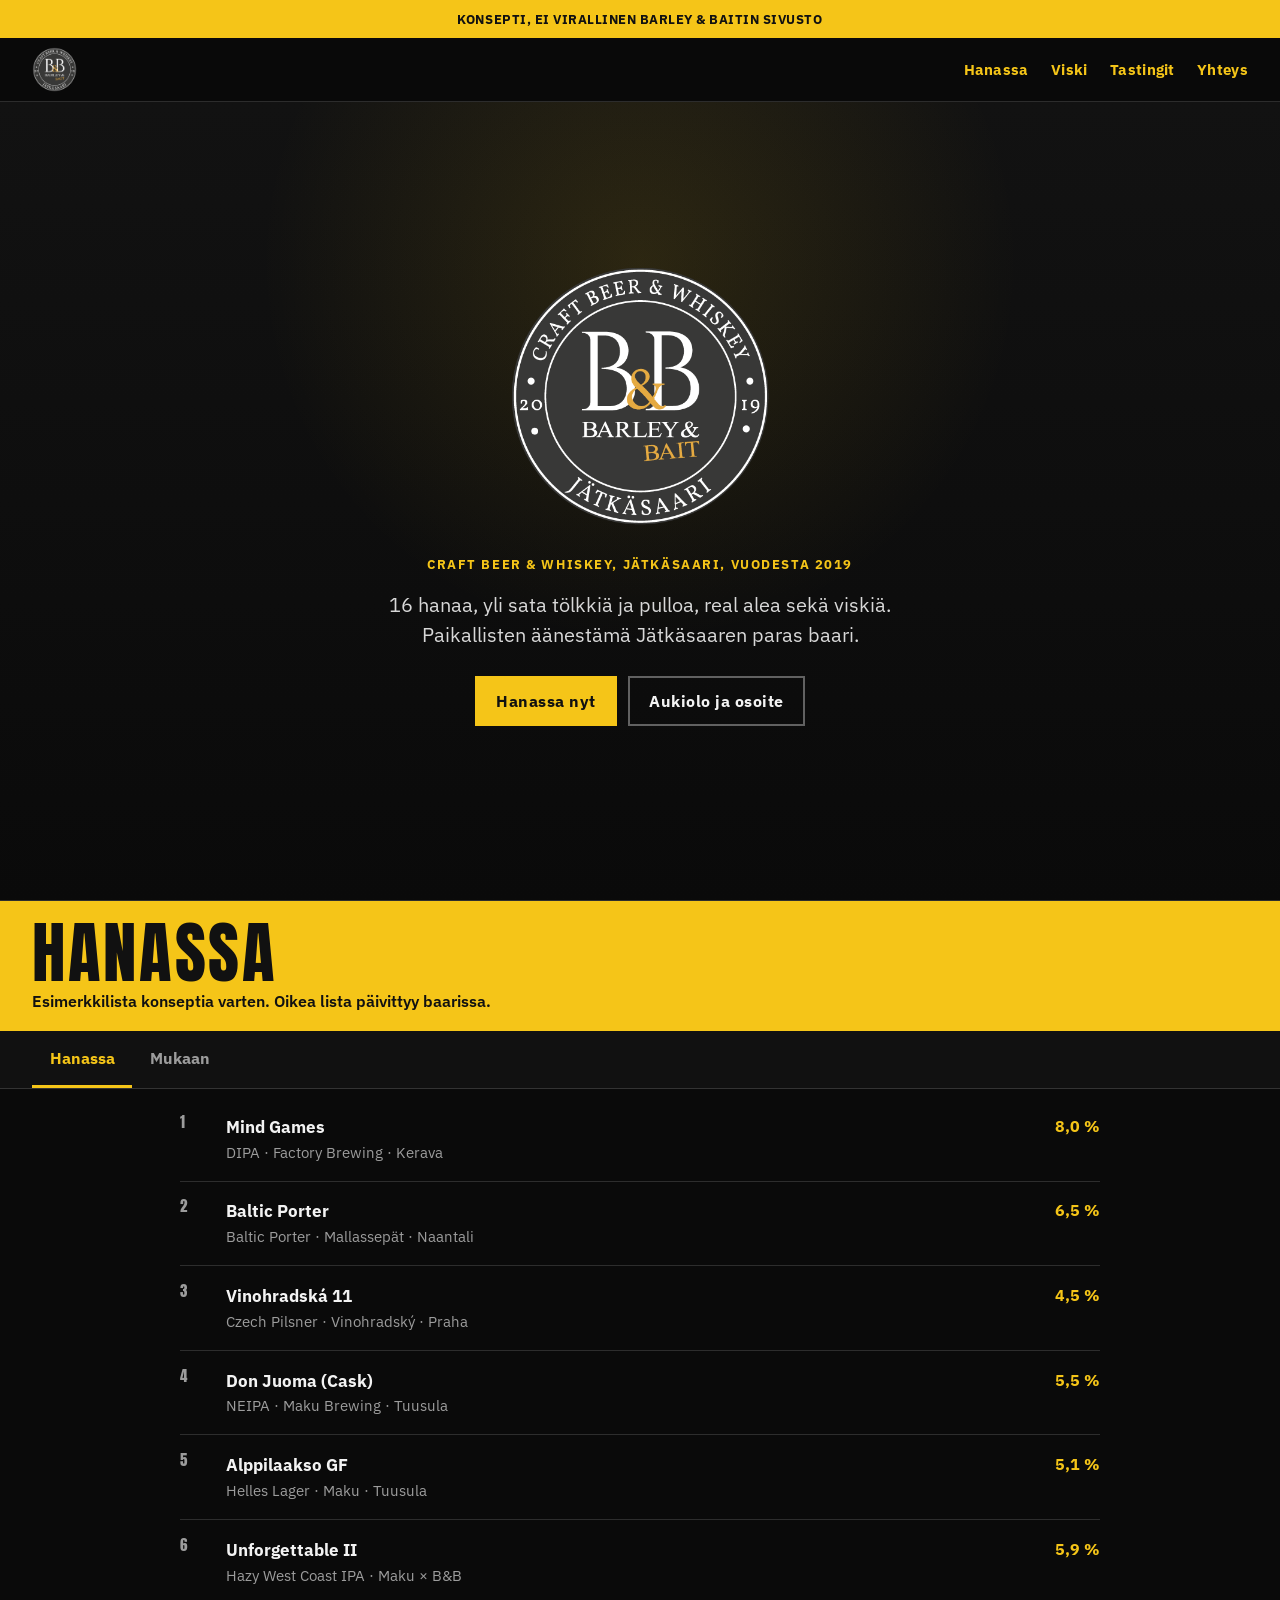
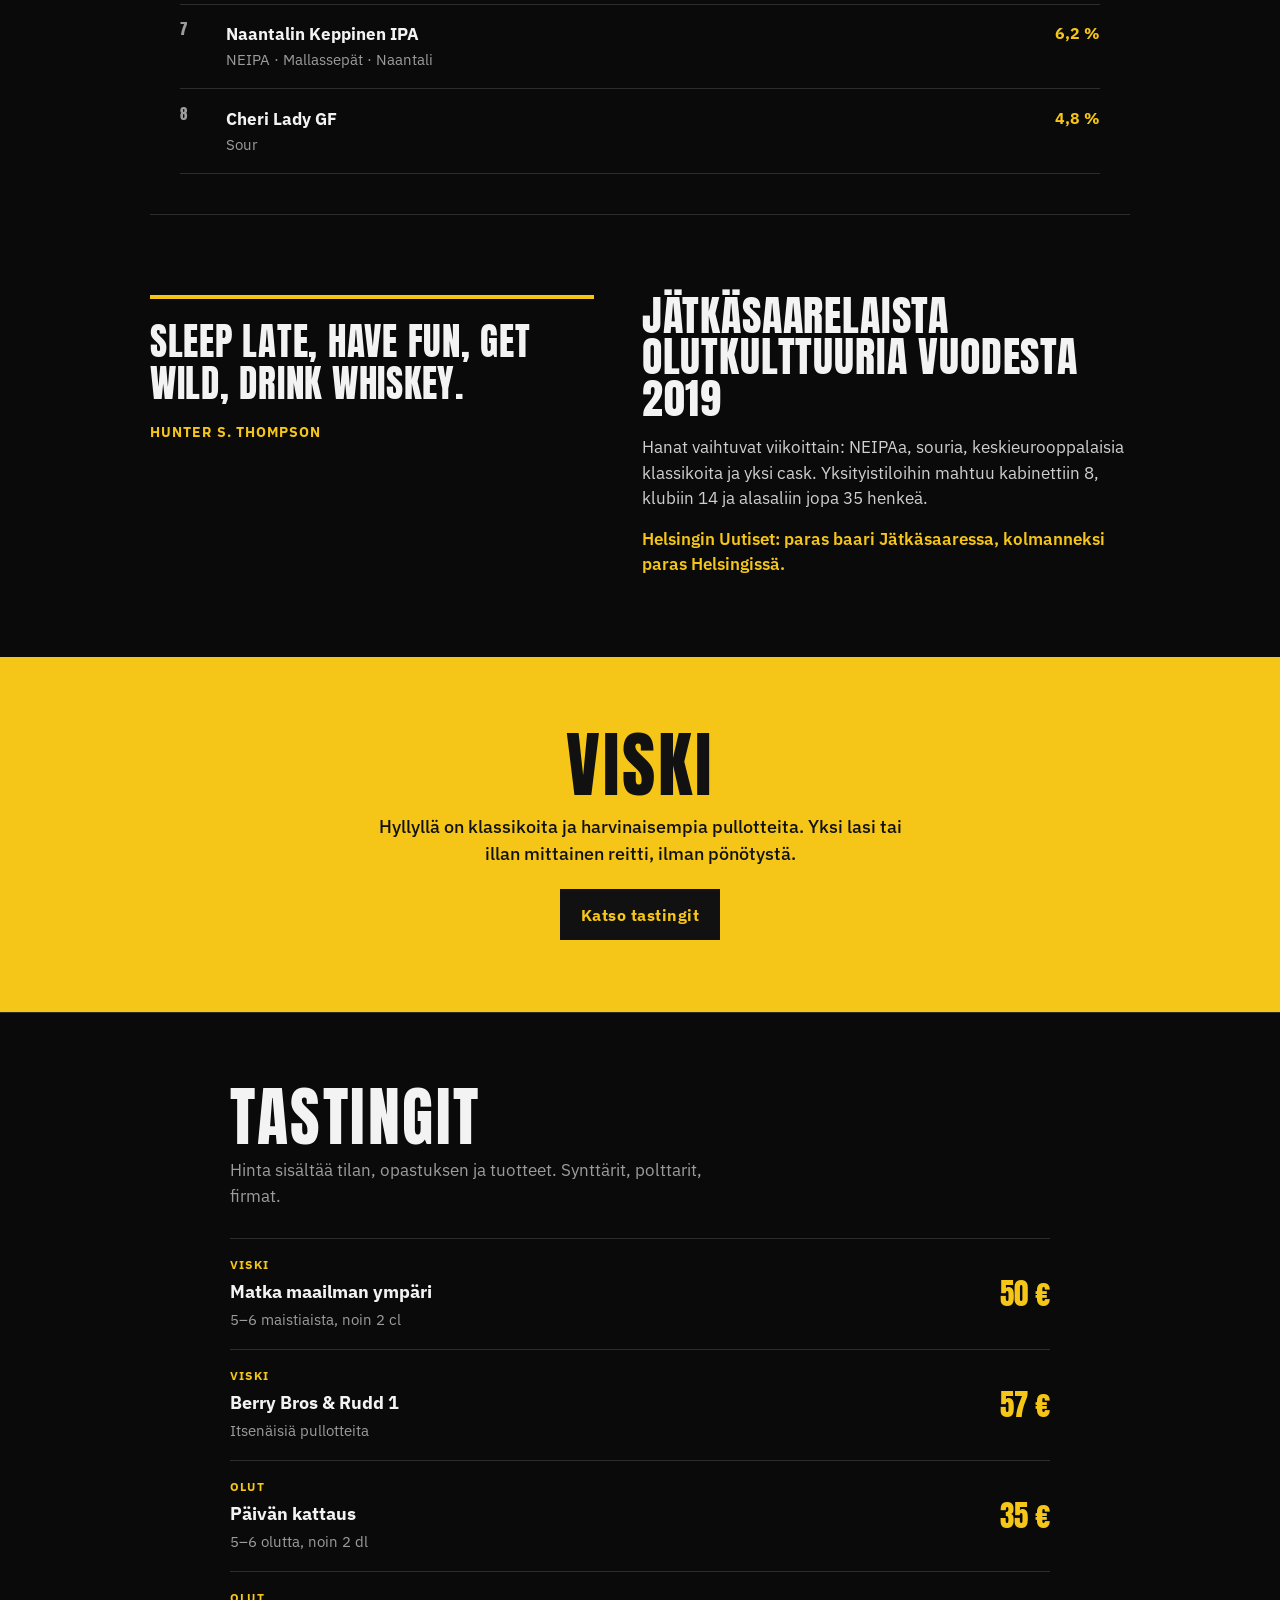
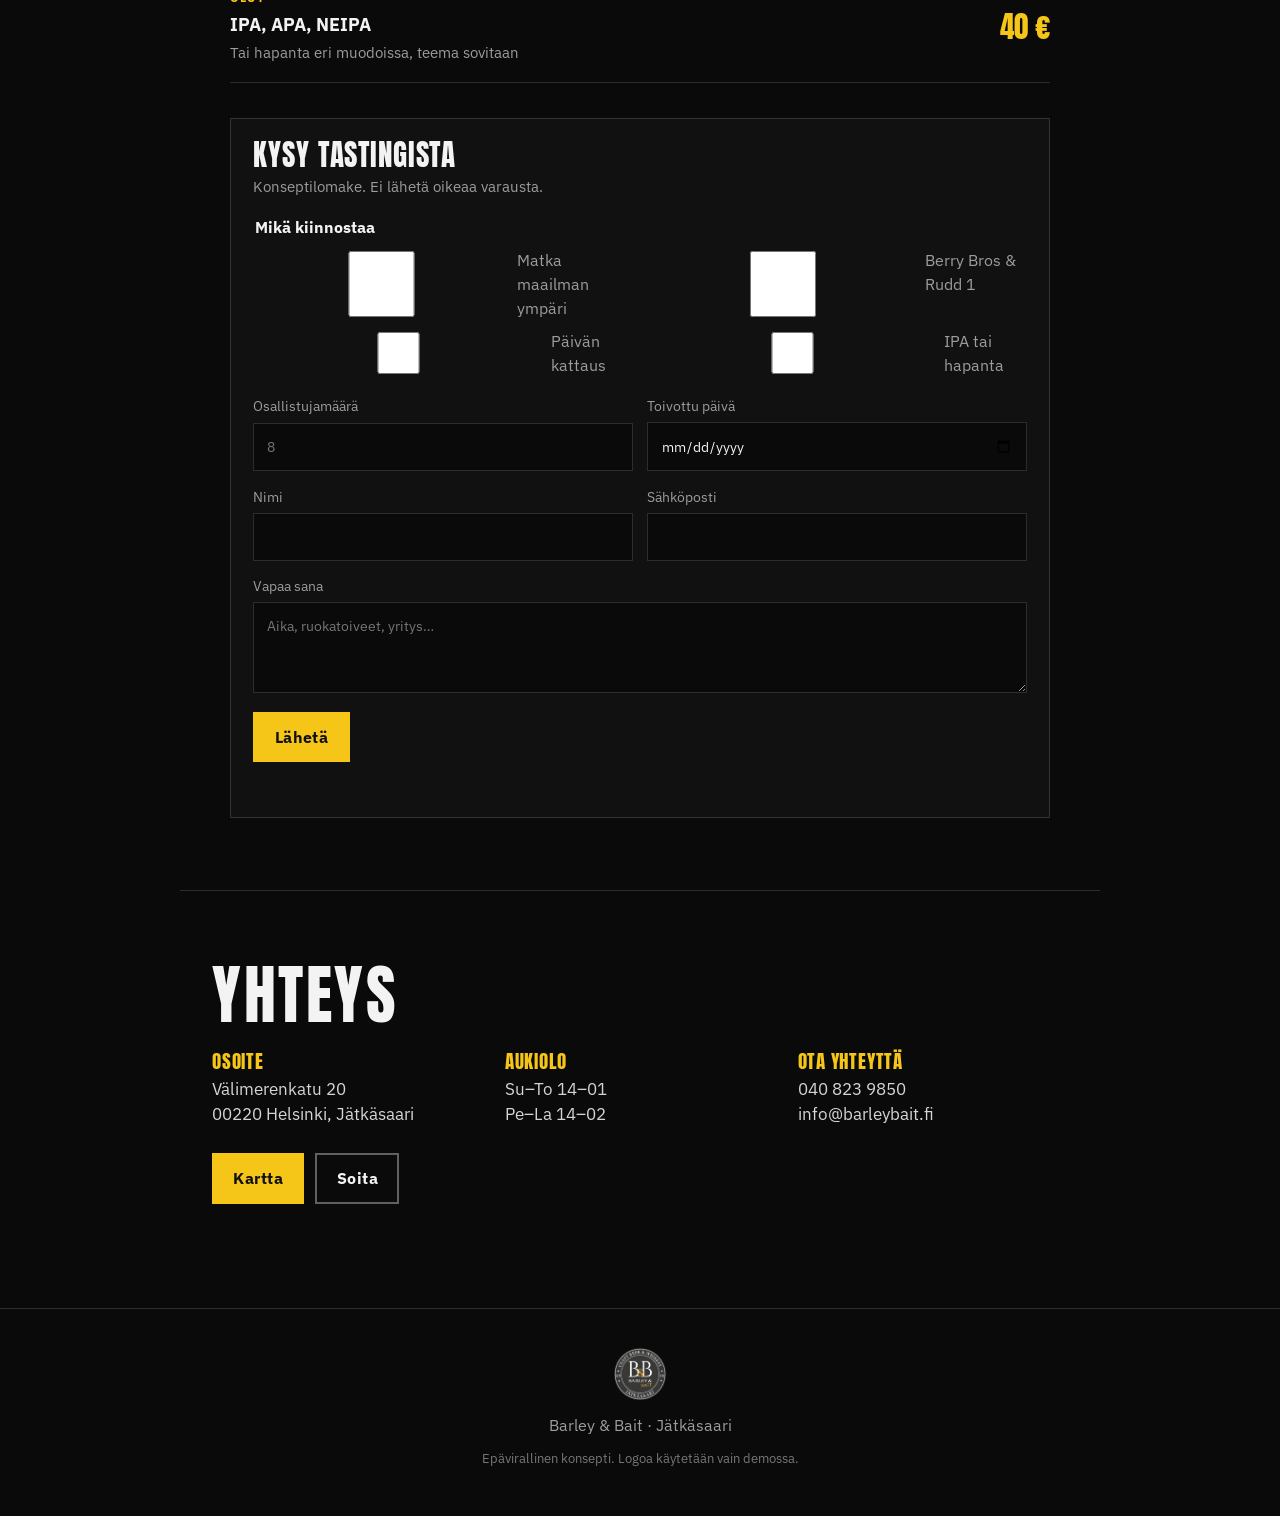
==== commit 0fa4348d: "Rebuild concept as black-and-yellow tap board Drop stock-photo hero and generic landing layout. Use " ====
--- a/index.html
+++ b/index.html
@@ -3,299 +3,226 @@
 <head>
   <meta charset="UTF-8" />
   <meta name="viewport" content="width=device-width, initial-scale=1" />
-  <title>Barley &amp; Bait — Konsepti</title>
-  <meta name="description" content="Konseptiversio Barley &amp; Bait -oluthuoneen sivustosta. Craft beer &amp; whiskey Jätkäsaaressa." />
+  <title>Barley &amp; Bait | Konsepti</title>
+  <meta name="description" content="Konseptiversio Barley &amp; Baitin sivustosta. Oluthuone ja viskiravintola Jätkäsaaressa." />
   <meta name="robots" content="noindex, nofollow" />
   <link rel="preconnect" href="https://fonts.googleapis.com" />
   <link rel="preconnect" href="https://fonts.gstatic.com" crossorigin />
-  <link href="https://fonts.googleapis.com/css2?family=Libre+Baskerville:ital,wght@0,400;0,700;1,400&family=Source+Sans+3:wght@400;500;600;700&display=swap" rel="stylesheet" />
+  <link href="https://fonts.googleapis.com/css2?family=Anton&family=IBM+Plex+Sans:ital,wght@0,400;0,500;0,600;0,700;1,400&display=swap" rel="stylesheet" />
   <link rel="stylesheet" href="styles.css" />
 </head>
 <body>
   <div class="concept-banner" role="note">
-    <span>Konsepti / Demo</span>
-    <span class="concept-banner__sep" aria-hidden="true">·</span>
-    <span>Ei virallinen Barley &amp; Bait -sivusto</span>
+    Konsepti, ei virallinen Barley &amp; Baitin sivusto
   </div>
 
   <header class="site-header" id="top">
     <a class="logo" href="#top">
-      <img class="logo__img" src="assets/barley-bait-logo.png" alt="" width="40" height="40" />
-      <span class="logo__text">Barley &amp; Bait</span>
+      <img src="assets/barley-bait-logo.png" alt="Barley &amp; Bait" width="48" height="48" />
     </a>
     <button class="nav-toggle" type="button" aria-expanded="false" aria-controls="site-nav" aria-label="Avaa valikko">
       <span></span><span></span>
     </button>
     <nav class="site-nav" id="site-nav" aria-label="Päänavigaatio">
-      <a href="#olut">Olut</a>
+      <a href="#hanassa">Hanassa</a>
       <a href="#viski">Viski</a>
       <a href="#tastingit">Tastingit</a>
-      <a href="#vieraile">Vieraile</a>
+      <a href="#yhteys">Yhteys</a>
     </nav>
   </header>
 
   <main>
     <section class="hero">
-      <div class="hero__media" aria-hidden="true">
-        <img
-          src="assets/hero-taps.jpg"
-          alt=""
-          width="2400"
-          height="1600"
-        />
-        <div class="hero__scrim"></div>
-      </div>
-      <div class="hero__content">
-        <img
-          class="hero__logo"
-          src="assets/barley-bait-logo.png"
-          alt="Barley &amp; Bait"
-          width="220"
-          height="220"
-        />
-        <p class="hero__place">Jätkäsaari · Helsinki · vuodesta 2019</p>
-        <p class="hero__lede">
-          Oluthuone ja viskiravintola — 16 hanaa, vaihtuva valikoima
-          ja rento pubitunnelma Välimerenkadulla.
-        </p>
-        <div class="hero__actions">
-          <a class="btn btn--primary" href="#olut">Katso hanassa</a>
-          <a class="btn btn--ghost" href="#vieraile">Aukiolo &amp; sijainti</a>
-        </div>
-      </div>
-    </section>
-
-    <section class="story" id="tarina">
-      <div class="story__inner">
-        <p class="eyebrow">Tarina</p>
-        <h2>Jätkäsaarelaista olutkulttuuria</h2>
-        <p class="story__text">
-          Barley &amp; Bait on craft beer- ja viskiravintola Jätkäsaaressa.
-          Hanat vaihtuvat viikoittain NEIPA:sta souriin ja keskieurooppalaisiin
-          klassikoihin — sekä yksi real ale -hana.
-        </p>
-        <p class="story__quote">
-          <em>“Sleep late, have fun, get wild, drink whiskey.”</em>
-          <cite>Hunter S. Thompson</cite>
-        </p>
-        <p class="story__badge">Helsingin Uutiset — paras baari Jätkäsaaressa · 3. paras Helsingissä</p>
-      </div>
-
-      <ul class="stats" aria-label="Tunnuslukuja">
-        <li>
-          <strong>16</strong>
-          <span>hanaa</span>
-        </li>
-        <li>
-          <strong>100+</strong>
-          <span>tölkkiä &amp; pulloa</span>
-        </li>
-        <li>
-          <strong>1</strong>
-          <span>real ale -hana</span>
-        </li>
-        <li>
-          <strong>35</strong>
-          <span>hlö tasting-tilaan</span>
-        </li>
-      </ul>
-    </section>
-
-    <section class="taps" id="olut">
-      <div class="section-head">
-        <div>
-          <p class="eyebrow">Olut</p>
-          <h2>Hanassa nyt</h2>
-          <p class="section-head__text">Esimerkkilista konseptia varten — oikea lista päivittyy baarissa.</p>
-        </div>
-        <div class="tap-tabs" role="tablist" aria-label="Olutlistat">
-          <button class="tap-tab is-active" type="button" role="tab" aria-selected="true" data-panel="hanassa">Hanassa</button>
-          <button class="tap-tab" type="button" role="tab" aria-selected="false" data-panel="takeaway">Take away</button>
-        </div>
-      </div>
-
-      <div class="tap-panel is-active" id="panel-hanassa" role="tabpanel">
-        <ul class="beer-list">
-          <li>
-            <span class="beer-list__num">01</span>
-            <div class="beer-list__main">
+      <img class="hero__logo" src="assets/barley-bait-logo.png" alt="Barley &amp; Bait" width="280" height="280" />
+      <p class="hero__place">Craft beer &amp; whiskey, Jätkäsaari, vuodesta 2019</p>
+      <p class="hero__lede">
+        16 hanaa, yli sata tölkkiä ja pulloa, real alea sekä viskiä.
+        Paikallisten äänestämä Jätkäsaaren paras baari.
+      </p>
+      <div class="hero__actions">
+        <a class="btn btn--yellow" href="#hanassa">Hanassa nyt</a>
+        <a class="btn btn--outline" href="#yhteys">Aukiolo ja osoite</a>
+      </div>
+    </section>
+
+    <section class="board" id="hanassa">
+      <div class="board__bar">
+        <h2>Hanassa</h2>
+        <p>Esimerkkilista konseptia varten. Oikea lista päivittyy baarissa.</p>
+      </div>
+
+      <div class="board__tabs" role="tablist" aria-label="Olutlistat">
+        <button class="board__tab is-active" type="button" role="tab" aria-selected="true" data-panel="hanassa">Hanassa</button>
+        <button class="board__tab" type="button" role="tab" aria-selected="false" data-panel="takeaway">Mukaan</button>
+      </div>
+
+      <div class="board__panel is-active" id="panel-hanassa" role="tabpanel">
+        <ol class="taps">
+          <li>
+            <span class="taps__n">1</span>
+            <div>
               <strong>Mind Games</strong>
               <span>DIPA · Factory Brewing · Kerava</span>
             </div>
-            <span class="beer-list__meta">8,0% · 0,3 l</span>
-          </li>
-          <li>
-            <span class="beer-list__num">02</span>
-            <div class="beer-list__main">
+            <em>8,0 %</em>
+          </li>
+          <li>
+            <span class="taps__n">2</span>
+            <div>
               <strong>Baltic Porter</strong>
               <span>Baltic Porter · Mallassepät · Naantali</span>
             </div>
-            <span class="beer-list__meta">6,5% · 0,3 l</span>
-          </li>
-          <li>
-            <span class="beer-list__num">03</span>
-            <div class="beer-list__main">
+            <em>6,5 %</em>
+          </li>
+          <li>
+            <span class="taps__n">3</span>
+            <div>
               <strong>Vinohradská 11</strong>
               <span>Czech Pilsner · Vinohradský · Praha</span>
             </div>
-            <span class="beer-list__meta">4,5% · 0,4 l</span>
-          </li>
-          <li>
-            <span class="beer-list__num">04</span>
-            <div class="beer-list__main">
+            <em>4,5 %</em>
+          </li>
+          <li>
+            <span class="taps__n">4</span>
+            <div>
               <strong>Don Juoma (Cask)</strong>
               <span>NEIPA · Maku Brewing · Tuusula</span>
             </div>
-            <span class="beer-list__meta">5,5% · 0,4 l</span>
-          </li>
-          <li>
-            <span class="beer-list__num">05</span>
-            <div class="beer-list__main">
-              <strong>Alppilaakso <em>GF</em></strong>
+            <em>5,5 %</em>
+          </li>
+          <li>
+            <span class="taps__n">5</span>
+            <div>
+              <strong>Alppilaakso GF</strong>
               <span>Helles Lager · Maku · Tuusula</span>
             </div>
-            <span class="beer-list__meta">5,1% · 0,4 l</span>
-          </li>
-          <li>
-            <span class="beer-list__num">06</span>
-            <div class="beer-list__main">
+            <em>5,1 %</em>
+          </li>
+          <li>
+            <span class="taps__n">6</span>
+            <div>
               <strong>Unforgettable II</strong>
               <span>Hazy West Coast IPA · Maku × B&amp;B</span>
             </div>
-            <span class="beer-list__meta">5,9% · 0,3 l</span>
-          </li>
-          <li>
-            <span class="beer-list__num">07</span>
-            <div class="beer-list__main">
+            <em>5,9 %</em>
+          </li>
+          <li>
+            <span class="taps__n">7</span>
+            <div>
               <strong>Naantalin Keppinen IPA</strong>
               <span>NEIPA · Mallassepät · Naantali</span>
             </div>
-            <span class="beer-list__meta">6,2% · 0,3 l</span>
-          </li>
-          <li>
-            <span class="beer-list__num">08</span>
-            <div class="beer-list__main">
-              <strong>Cheri Lady <em>GF</em></strong>
-              <span>Sour · kausihana</span>
-            </div>
-            <span class="beer-list__meta">4,8% · 0,3 l</span>
-          </li>
-        </ul>
-      </div>
-
-      <div class="tap-panel" id="panel-takeaway" role="tabpanel" hidden>
+            <em>6,2 %</em>
+          </li>
+          <li>
+            <span class="taps__n">8</span>
+            <div>
+              <strong>Cheri Lady GF</strong>
+              <span>Sour</span>
+            </div>
+            <em>4,8 %</em>
+          </li>
+        </ol>
+      </div>
+
+      <div class="board__panel" id="panel-takeaway" role="tabpanel" hidden>
         <div class="takeaway">
-          <h3>Cans &amp; bottles · take away</h3>
-          <p>Yli 100 tölkkiä ja pulloa mukaan. Take away klo <strong>14–21</strong>, alle 8%.</p>
-          <p class="takeaway__note">Konseptissa ei ole erillistä take away -listaa — valmis sivusto voi kytkeä nykyisen listan suoraan.</p>
-        </div>
+          <h3>Tölkit ja pullot mukaan</h3>
+          <p>
+            Yli 100 tölkkiä ja pulloa. Mukaan klo <strong>14–21</strong>, alle 8 %.
+            Valmis sivu voi näyttää saman listan kuin nykyinen sivusto.
+          </p>
+        </div>
+      </div>
+    </section>
+
+    <section class="about" id="tarina">
+      <blockquote>
+        <p>Sleep late, have fun, get wild, drink whiskey.</p>
+        <cite>Hunter S. Thompson</cite>
+      </blockquote>
+      <div class="about__copy">
+        <h2>Jätkäsaarelaista olutkulttuuria vuodesta 2019</h2>
+        <p>
+          Hanat vaihtuvat viikoittain: NEIPAa, souria, keskieurooppalaisia klassikoita
+          ja yksi cask. Yksityistiloihin mahtuu kabinettiin 8, klubiin 14 ja alasaliin jopa 35 henkeä.
+        </p>
+        <p class="about__note">Helsingin Uutiset: paras baari Jätkäsaaressa, kolmanneksi paras Helsingissä.</p>
       </div>
     </section>
 
     <section class="whiskey" id="viski">
-      <div class="whiskey__media" aria-hidden="true">
-        <img
-          src="assets/whiskey.jpg"
-          alt=""
-          width="1600"
-          height="2400"
-        />
-      </div>
-      <div class="whiskey__content">
-        <p class="eyebrow">Viski</p>
-        <h2>Lasi kerrallaan ympäri maailmaa</h2>
+      <h2>Viski</h2>
+      <p>
+        Hyllyllä on klassikoita ja harvinaisempia pullotteita.
+        Yksi lasi tai illan mittainen reitti, ilman pönötystä.
+      </p>
+      <a class="btn btn--yellow" href="#tastingit">Katso tastingit</a>
+    </section>
+
+    <section class="tastings" id="tastingit">
+      <div class="tastings__intro">
+        <h2>Tastingit</h2>
         <p>
-          Viskiravintolan hyllyltä löytyy sekä tuttuja klassikoita että harvinaisempia
-          pullotteita. Sopii yhdelle juomalle tai illan maistelureitille.
+          Hinta sisältää tilan, opastuksen ja tuotteet.
+          Synttärit, polttarit, firmat.
         </p>
-        <ul class="whiskey__points">
-          <li>Laaja viskivalikoima</li>
-          <li>Maistelut yksityisryhmille</li>
-          <li>Rento baaritiski, ei pönötystä</li>
-        </ul>
-        <a class="btn btn--primary" href="#tastingit">Varaa tasting</a>
-      </div>
-    </section>
-
-    <section class="tastings" id="tastingit">
-      <div class="section-head section-head--center">
-        <p class="eyebrow">Tastingit</p>
-        <h2>Maistelu aktiviteetiksi</h2>
-        <p class="section-head__text">
-          Hinta sisältää tilan, opastuksen ja tuotteet. Sopii synttäreille,
-          polttareille ja firmoille.
-        </p>
-      </div>
-
-      <div class="spaces">
-        <div>
-          <strong>Kabinetti</strong>
-          <span>8 hlö</span>
-        </div>
-        <div>
-          <strong>Klubi</strong>
-          <span>14 hlö</span>
-        </div>
-        <div>
-          <strong>Alasali</strong>
-          <span>jopa 35 hlö</span>
-        </div>
-      </div>
-
-      <div class="tasting-list">
-        <article class="tasting">
-          <div class="tasting__copy">
-            <p class="tasting__type">Viski</p>
-            <h3>Matka maailman ympäri</h3>
-            <p>Viisi–kuusi maistiaista (~2 cl) ympäri viskimaailmaa.</p>
-          </div>
-          <p class="tasting__price">50 €</p>
-        </article>
-        <article class="tasting">
-          <div class="tasting__copy">
-            <p class="tasting__type">Viski</p>
-            <h3>Berry Bros &amp; Rudd 1</h3>
-            <p>Kuratoitu setti tunnetun kauppiaan pullotteista.</p>
-          </div>
-          <p class="tasting__price">57 €</p>
-        </article>
-        <article class="tasting">
-          <div class="tasting__copy">
-            <p class="tasting__type">Olut</p>
-            <h3>Päivän kattaus</h3>
-            <p>Viisi–kuusi olutta (~2 dl) päivän valikoimasta.</p>
-          </div>
-          <p class="tasting__price">35 €</p>
-        </article>
-        <article class="tasting">
-          <div class="tasting__copy">
-            <p class="tasting__type">Olut</p>
-            <h3>IPA / APA / NEIPA</h3>
-            <p>Tai hapanta eri muodoissa — teema sovitaan ryhmälle.</p>
-          </div>
-          <p class="tasting__price">40 €</p>
-        </article>
-      </div>
+      </div>
+
+      <ul class="price-list">
+        <li>
+          <div>
+            <span>Viski</span>
+            <strong>Matka maailman ympäri</strong>
+            <p>5–6 maistiaista, noin 2 cl</p>
+          </div>
+          <b>50 €</b>
+        </li>
+        <li>
+          <div>
+            <span>Viski</span>
+            <strong>Berry Bros &amp; Rudd 1</strong>
+            <p>Itsenäisiä pullotteita</p>
+          </div>
+          <b>57 €</b>
+        </li>
+        <li>
+          <div>
+            <span>Olut</span>
+            <strong>Päivän kattaus</strong>
+            <p>5–6 olutta, noin 2 dl</p>
+          </div>
+          <b>35 €</b>
+        </li>
+        <li>
+          <div>
+            <span>Olut</span>
+            <strong>IPA, APA, NEIPA</strong>
+            <p>Tai hapanta eri muodoissa, teema sovitaan</p>
+          </div>
+          <b>40 €</b>
+        </li>
+      </ul>
 
       <form class="booking" id="booking-form" novalidate>
-        <div class="booking__intro">
-          <h3>Pyydä tasting-aikaa</h3>
-          <p>Konseptilomake — lähettää demoilmoituksen, ei oikeaa varausta.</p>
-        </div>
-        <fieldset class="booking__choices">
-          <legend>Valitse tasting</legend>
+        <h3>Kysy tastingista</h3>
+        <p class="booking__hint">Konseptilomake. Ei lähetä oikeaa varausta.</p>
+
+        <fieldset>
+          <legend>Mikä kiinnostaa</legend>
           <label><input type="checkbox" name="tasting" value="viski-maailma" /> Matka maailman ympäri</label>
           <label><input type="checkbox" name="tasting" value="viski-bbr" /> Berry Bros &amp; Rudd 1</label>
           <label><input type="checkbox" name="tasting" value="olut-paiva" /> Päivän kattaus</label>
-          <label><input type="checkbox" name="tasting" value="olut-hop" /> IPA / hapanta</label>
+          <label><input type="checkbox" name="tasting" value="olut-hop" /> IPA tai hapanta</label>
         </fieldset>
-        <div class="booking__fields">
+
+        <div class="booking__grid">
           <label>
             Osallistujamäärä
-            <input type="number" name="guests" min="1" max="40" required placeholder="esim. 8" />
-          </label>
-          <label>
-            Toivottu päivämäärä
+            <input type="number" name="guests" min="1" max="40" required placeholder="8" />
+          </label>
+          <label>
+            Toivottu päivä
             <input type="date" name="date" required />
           </label>
           <label>
@@ -308,65 +235,45 @@
           </label>
           <label class="booking__full">
             Vapaa sana
-            <textarea name="message" rows="3" placeholder="Aikaikkuna, ruokatoiveet, yritys…"></textarea>
-          </label>
-        </div>
-        <button class="btn btn--primary" type="submit">Lähetä pyyntö</button>
+            <textarea name="message" rows="3" placeholder="Aika, ruokatoiveet, yritys…"></textarea>
+          </label>
+        </div>
+
+        <button class="btn btn--yellow" type="submit">Lähetä</button>
         <p class="booking__status" id="booking-status" role="status" aria-live="polite"></p>
       </form>
     </section>
 
-    <section class="visit" id="vieraile">
-      <div class="visit__info">
-        <p class="eyebrow">Vieraile</p>
-        <h2>Tule Välimerenkadulle</h2>
-        <dl class="visit__details">
-          <div>
-            <dt>Osoite</dt>
-            <dd>Välimerenkatu 20<br />00220 Helsinki, Jätkäsaari</dd>
-          </div>
-          <div>
-            <dt>Aukiolo</dt>
-            <dd>Su–To 14–01<br />Pe–La 14–02</dd>
-          </div>
-          <div>
-            <dt>Yhteys</dt>
-            <dd>
-              <a href="tel:+358408239850">+358 40 823 9850</a><br />
-              <a href="mailto:info@barleybait.fi">info@barleybait.fi</a>
-            </dd>
-          </div>
-        </dl>
-        <div class="visit__actions">
-          <a class="btn btn--primary" href="https://maps.google.com/?q=V%C3%A4limerenkatu+20+Helsinki" target="_blank" rel="noopener noreferrer">Avaa kartta</a>
-          <a class="btn btn--ghost" href="tel:+358408239850">Soita</a>
-        </div>
-      </div>
-      <div class="visit__map" aria-hidden="true">
-        <iframe
-          title="Barley &amp; Bait kartalla"
-          loading="lazy"
-          referrerpolicy="no-referrer-when-downgrade"
-          src="https://maps.google.com/maps?q=V%C3%A4limerenkatu%2020%20Helsinki&t=&z=15&ie=UTF8&iwloc=&output=embed"
-        ></iframe>
+    <section class="visit" id="yhteys">
+      <h2>Yhteys</h2>
+      <div class="visit__grid">
+        <div>
+          <h3>Osoite</h3>
+          <p>Välimerenkatu 20<br />00220 Helsinki, Jätkäsaari</p>
+        </div>
+        <div>
+          <h3>Aukiolo</h3>
+          <p>Su–To 14–01<br />Pe–La 14–02</p>
+        </div>
+        <div>
+          <h3>Ota yhteyttä</h3>
+          <p>
+            <a href="tel:+358408239850">040 823 9850</a><br />
+            <a href="mailto:info@barleybait.fi">info@barleybait.fi</a>
+          </p>
+        </div>
+      </div>
+      <div class="visit__actions">
+        <a class="btn btn--yellow" href="https://maps.google.com/?q=V%C3%A4limerenkatu+20+Helsinki" target="_blank" rel="noopener noreferrer">Kartta</a>
+        <a class="btn btn--outline" href="tel:+358408239850">Soita</a>
       </div>
     </section>
   </main>
 
   <footer class="site-footer">
-    <div class="site-footer__brand">
-      <img class="logo__img" src="assets/barley-bait-logo.png" alt="" width="36" height="36" />
-      <span>Barley &amp; Bait · Craft Beer &amp; Whiskey · Jätkäsaari</span>
-    </div>
-    <div class="site-footer__links">
-      <a href="https://www.facebook.com" target="_blank" rel="noopener noreferrer">Facebook</a>
-      <a href="https://www.instagram.com" target="_blank" rel="noopener noreferrer">Instagram</a>
-      <a href="https://untappd.com" target="_blank" rel="noopener noreferrer">Untappd</a>
-    </div>
-    <p class="site-footer__note">
-      Epävirallinen konseptiversio. Baarin oma logo käytössä demoa varten.
-      Taustakuvat ovat ilmaisia Unsplash-stockkuvia (eivät baarin omia).
-    </p>
+    <img src="assets/barley-bait-logo.png" alt="" width="56" height="56" />
+    <p>Barley &amp; Bait · Jätkäsaari</p>
+    <p class="site-footer__note">Epävirallinen konsepti. Logoa käytetään vain demossa.</p>
   </footer>
 
   <script src="script.js"></script>
--- a/styles.css
+++ b/styles.css
@@ -1,18 +1,14 @@
 :root {
-  --bg: #111111;
-  --bg-2: #1a1a1a;
-  --bg-3: #222222;
-  --ink: #f2f2f2;
-  --muted: #a8a8a8;
-  --amber: #e8b923;
-  --amber-deep: #c99610;
-  --line: rgba(255, 255, 255, 0.12);
-  --line-strong: rgba(232, 185, 35, 0.45);
-  --font-display: "Libre Baskerville", Georgia, serif;
-  --font-body: "Source Sans 3", "Segoe UI", sans-serif;
-  --radius: 4px;
-  --header-h: 4.25rem;
-  --banner-h: 2.35rem;
+  --black: #0a0a0a;
+  --ink: #f3f3f3;
+  --muted: #9c9c9c;
+  --yellow: #f5c518;
+  --yellow-dark: #d4a60f;
+  --line: rgba(255, 255, 255, 0.14);
+  --font-display: "Anton", Impact, sans-serif;
+  --font-body: "IBM Plex Sans", "Segoe UI", sans-serif;
+  --banner-h: 2.4rem;
+  --header-h: 4rem;
   --ease: cubic-bezier(0.22, 1, 0.36, 1);
 }
 
@@ -30,22 +26,18 @@
   margin: 0;
   font-family: var(--font-body);
   color: var(--ink);
-  background: var(--bg);
-  line-height: 1.55;
-  text-rendering: optimizeLegibility;
+  background: var(--black);
+  line-height: 1.5;
   -webkit-font-smoothing: antialiased;
 }
 
-img,
-iframe {
+img {
   display: block;
   max-width: 100%;
 }
 
 a {
   color: inherit;
-  text-decoration-thickness: 1px;
-  text-underline-offset: 0.2em;
 }
 
 button,
@@ -57,10 +49,9 @@
 h1,
 h2,
 h3 {
-  font-family: var(--font-display);
-  font-weight: 700;
-  line-height: 1.15;
   margin: 0;
+  font-weight: 400;
+  line-height: 1;
 }
 
 p {
@@ -71,22 +62,17 @@
   position: sticky;
   top: 0;
   z-index: 50;
-  display: flex;
-  justify-content: center;
-  align-items: center;
-  gap: 0.55rem;
   min-height: var(--banner-h);
-  padding: 0.4rem 1rem;
-  background: var(--amber);
+  display: grid;
+  place-items: center;
+  padding: 0.5rem 1rem;
+  background: var(--yellow);
   color: #111;
-  font-size: 0.78rem;
-  font-weight: 700;
-  letter-spacing: 0.06em;
-  text-transform: uppercase;
-}
-
-.concept-banner__sep {
-  opacity: 0.55;
+  font-size: 0.8rem;
+  font-weight: 700;
+  letter-spacing: 0.04em;
+  text-transform: uppercase;
+  text-align: center;
 }
 
 .site-header {
@@ -98,53 +84,31 @@
   justify-content: space-between;
   gap: 1rem;
   min-height: var(--header-h);
-  padding: 0.65rem clamp(1rem, 4vw, 2.5rem);
-  background: rgba(17, 17, 17, 0.92);
-  border-bottom: 1px solid transparent;
-  transition: border-color 0.3s var(--ease), background 0.3s var(--ease);
-}
-
-.site-header.is-scrolled {
-  border-bottom-color: var(--line);
-  background: rgba(17, 17, 17, 0.98);
-}
-
-.logo {
-  display: inline-flex;
-  align-items: center;
-  gap: 0.7rem;
-  text-decoration: none;
-}
-
-.logo__img {
-  width: 2.5rem;
-  height: 2.5rem;
-  object-fit: contain;
-}
-
-.logo__text {
-  font-family: var(--font-display);
-  font-size: 1.05rem;
-  letter-spacing: 0.01em;
+  padding: 0.5rem clamp(1rem, 4vw, 2rem);
+  background: rgba(10, 10, 10, 0.94);
+  border-bottom: 1px solid var(--line);
+}
+
+.logo img {
+  width: 2.8rem;
+  height: 2.8rem;
 }
 
 .site-nav {
   display: flex;
-  align-items: center;
-  gap: 1.5rem;
+  gap: 1.4rem;
 }
 
 .site-nav a {
+  color: var(--yellow);
   text-decoration: none;
+  font-weight: 700;
   font-size: 0.95rem;
-  font-weight: 600;
-  color: var(--muted);
-  transition: color 0.2s var(--ease);
-}
-
-.site-nav a:hover,
-.site-nav a:focus-visible {
-  color: var(--amber);
+  letter-spacing: 0.02em;
+}
+
+.site-nav a:hover {
+  color: #fff;
 }
 
 .nav-toggle {
@@ -152,139 +116,93 @@
   width: 2.5rem;
   height: 2.5rem;
   border: 1px solid var(--line);
-  border-radius: var(--radius);
   background: transparent;
   color: var(--ink);
+  cursor: pointer;
   padding: 0;
-  cursor: pointer;
 }
 
 .nav-toggle span {
   display: block;
   width: 1rem;
-  height: 1.5px;
+  height: 2px;
   margin: 0.28rem auto;
   background: currentColor;
-  transition: transform 0.25s var(--ease), opacity 0.25s var(--ease);
 }
 
 .nav-toggle[aria-expanded="true"] span:first-child {
-  transform: translateY(3.5px) rotate(45deg);
+  transform: translateY(4px) rotate(45deg);
 }
 
 .nav-toggle[aria-expanded="true"] span:last-child {
-  transform: translateY(-3.5px) rotate(-45deg);
+  transform: translateY(-4px) rotate(-45deg);
 }
 
 .btn {
   display: inline-flex;
   align-items: center;
   justify-content: center;
-  gap: 0.4rem;
-  min-height: 2.9rem;
-  padding: 0.7rem 1.25rem;
-  border-radius: var(--radius);
-  border: 1px solid transparent;
-  font-weight: 700;
-  letter-spacing: 0.02em;
+  min-height: 2.85rem;
+  padding: 0.7rem 1.2rem;
+  border: 2px solid transparent;
   text-decoration: none;
+  font-weight: 700;
+  letter-spacing: 0.03em;
   cursor: pointer;
-  transition: background 0.2s var(--ease), border-color 0.2s var(--ease), color 0.2s var(--ease);
-}
-
-.btn--primary {
-  background: var(--amber);
+}
+
+.btn--yellow {
+  background: var(--yellow);
   color: #111;
 }
 
-.btn--primary:hover {
-  background: #f0c53a;
-}
-
-.btn--ghost {
+.btn--yellow:hover {
+  background: #ffe06a;
+}
+
+.btn--outline {
   border-color: rgba(255, 255, 255, 0.35);
   background: transparent;
   color: var(--ink);
 }
 
-.btn--ghost:hover {
-  border-color: var(--amber);
-  color: var(--amber);
-}
-
-.eyebrow {
-  margin: 0 0 0.75rem;
-  color: var(--amber);
-  font-size: 0.78rem;
-  font-weight: 700;
-  letter-spacing: 0.14em;
-  text-transform: uppercase;
+.btn--outline:hover {
+  border-color: var(--yellow);
+  color: var(--yellow);
 }
 
 .hero {
-  position: relative;
-  min-height: calc(100svh - var(--banner-h));
-  display: grid;
-  place-items: center;
-  overflow: hidden;
+  min-height: calc(100svh - var(--banner-h) - var(--header-h));
+  display: grid;
+  place-content: center;
+  justify-items: center;
   text-align: center;
-}
-
-.hero__media {
-  position: absolute;
-  inset: 0;
-}
-
-.hero__media img {
-  width: 100%;
-  height: 100%;
-  object-fit: cover;
-  object-position: center 35%;
-  transform: scale(1.04);
-  animation: hero-drift 22s linear infinite alternate;
-}
-
-.hero__scrim {
-  position: absolute;
-  inset: 0;
+  gap: 1rem;
+  padding: 3rem 1.25rem 4rem;
   background:
-    linear-gradient(180deg, rgba(0, 0, 0, 0.55) 0%, rgba(0, 0, 0, 0.45) 40%, rgba(17, 17, 17, 0.92) 100%),
-    radial-gradient(ellipse at center, rgba(0, 0, 0, 0.15), rgba(0, 0, 0, 0.65));
-}
-
-.hero__content {
-  position: relative;
-  z-index: 1;
-  width: min(640px, calc(100% - 2rem));
-  margin: 0 auto;
-  padding: 5rem 0 4rem;
-  opacity: 0;
-  transform: translateY(18px);
-  animation: rise 0.9s var(--ease) 0.1s forwards;
+    radial-gradient(circle at 50% 20%, rgba(245, 197, 24, 0.12), transparent 42%),
+    linear-gradient(180deg, #121212 0%, var(--black) 100%);
 }
 
 .hero__logo {
-  width: clamp(9.5rem, 28vw, 13.5rem);
+  width: clamp(11rem, 34vw, 17rem);
   height: auto;
-  margin: 0 auto 1.4rem;
-  filter: drop-shadow(0 10px 28px rgba(0, 0, 0, 0.55));
+  margin-bottom: 0.4rem;
+  animation: pop 0.8s var(--ease) both;
 }
 
 .hero__place {
-  margin-bottom: 0.85rem;
-  color: var(--amber);
+  color: var(--yellow);
   font-size: 0.82rem;
   font-weight: 700;
-  letter-spacing: 0.14em;
+  letter-spacing: 0.12em;
   text-transform: uppercase;
 }
 
 .hero__lede {
-  max-width: 30rem;
-  margin: 0 auto;
-  color: #d7d7d7;
-  font-size: clamp(1.05rem, 2.2vw, 1.2rem);
-  font-weight: 400;
+  max-width: 34rem;
+  color: #d8d8d8;
+  font-size: clamp(1.05rem, 2.2vw, 1.25rem);
 }
 
 .hero__actions {
@@ -292,417 +210,319 @@
   flex-wrap: wrap;
   justify-content: center;
   gap: 0.7rem;
-  margin-top: 1.6rem;
-}
-
-.story {
-  padding: clamp(4rem, 10vw, 6.5rem) clamp(1rem, 4vw, 2.5rem);
-}
-
-.story__inner {
-  width: min(700px, 100%);
-  margin: 0 auto;
-  text-align: center;
-}
-
-.story h2,
-.section-head h2,
-.whiskey__content h2,
-.visit__info h2 {
-  font-size: clamp(1.9rem, 4.5vw, 2.8rem);
-}
-
-.story__text {
-  margin-top: 1.1rem;
-  color: var(--muted);
-  font-size: 1.08rem;
-}
-
-.story__quote {
-  margin-top: 2rem;
-  padding-top: 1.5rem;
+  margin-top: 0.6rem;
+}
+
+.board {
   border-top: 1px solid var(--line);
 }
 
-.story__quote em {
-  display: block;
-  font-family: var(--font-display);
-  font-size: clamp(1.15rem, 2.6vw, 1.45rem);
-  font-style: italic;
-  color: var(--ink);
-}
-
-.story__quote cite {
-  display: inline-block;
-  margin-top: 0.65rem;
-  color: var(--amber);
-  font-style: normal;
-  font-size: 0.82rem;
-  font-weight: 700;
-  letter-spacing: 0.08em;
-  text-transform: uppercase;
-}
-
-.story__badge {
-  display: inline-block;
-  margin-top: 1.6rem;
-  padding: 0.55rem 0.85rem;
-  border: 1px solid var(--line-strong);
-  color: #f0d38a;
-  font-size: 0.86rem;
-  background: rgba(232, 185, 35, 0.08);
-}
-
-.stats {
-  list-style: none;
-  margin: clamp(2.4rem, 6vw, 3.5rem) auto 0;
-  padding: 0;
-  width: min(880px, 100%);
-  display: grid;
-  grid-template-columns: repeat(4, 1fr);
+.board__bar {
+  background: var(--yellow);
+  color: #111;
+  padding: 1.1rem clamp(1rem, 4vw, 2rem);
+}
+
+.board__bar h2 {
+  font-family: var(--font-display);
+  font-size: clamp(2.4rem, 8vw, 4.2rem);
+  letter-spacing: 0.04em;
+  text-transform: uppercase;
+}
+
+.board__bar p {
+  margin-top: 0.2rem;
+  font-weight: 600;
+}
+
+.board__tabs {
+  display: flex;
   gap: 0;
-  border-top: 1px solid var(--line);
   border-bottom: 1px solid var(--line);
-}
-
-.stats li {
-  display: grid;
-  gap: 0.2rem;
-  justify-items: center;
-  text-align: center;
-  padding: 1.35rem 0.5rem;
-  border-right: 1px solid var(--line);
-}
-
-.stats li:last-child {
-  border-right: 0;
-}
-
-.stats strong {
-  font-family: var(--font-display);
-  font-size: clamp(1.8rem, 3.5vw, 2.4rem);
-  font-weight: 700;
-  color: var(--amber);
-  line-height: 1;
-}
-
-.stats span {
-  color: var(--muted);
-  font-size: 0.88rem;
-}
-
-.taps,
-.tastings,
-.visit {
-  padding: clamp(3.2rem, 7vw, 5.5rem) clamp(1rem, 4vw, 2.5rem);
-}
-
-.taps {
-  background: var(--bg-2);
-  border-block: 1px solid var(--line);
-}
-
-.section-head {
-  display: flex;
-  justify-content: space-between;
-  align-items: end;
-  gap: 1.5rem;
-  width: min(980px, 100%);
-  margin: 0 auto 1.8rem;
-}
-
-.section-head--center {
-  flex-direction: column;
-  align-items: center;
-  text-align: center;
-}
-
-.section-head__text {
-  margin-top: 0.65rem;
-  color: var(--muted);
-  max-width: 34rem;
-}
-
-.tap-tabs {
-  display: inline-flex;
-  border: 1px solid var(--line);
+  padding: 0 clamp(1rem, 4vw, 2rem);
   background: #111;
 }
 
-.tap-tab {
+.board__tab {
   border: 0;
   background: transparent;
   color: var(--muted);
-  padding: 0.7rem 1.1rem;
+  padding: 0.95rem 1.1rem;
+  font-weight: 700;
   cursor: pointer;
-  font-weight: 600;
-  transition: background 0.2s var(--ease), color 0.2s var(--ease);
-}
-
-.tap-tab.is-active {
-  background: var(--amber);
-  color: #111;
-}
-
-.tap-panel {
-  width: min(980px, 100%);
+  border-bottom: 3px solid transparent;
+}
+
+.board__tab.is-active {
+  color: var(--yellow);
+  border-bottom-color: var(--yellow);
+}
+
+.board__panel {
+  width: min(920px, calc(100% - 2rem));
   margin: 0 auto;
-}
-
-.beer-list {
+  padding: 0.5rem 0 2.5rem;
+}
+
+.taps {
   list-style: none;
   margin: 0;
   padding: 0;
+}
+
+.taps li {
+  display: grid;
+  grid-template-columns: 2rem 1fr auto;
+  gap: 0.9rem;
+  align-items: start;
+  padding: 1.05rem 0;
+  border-bottom: 1px solid var(--line);
+}
+
+.taps__n {
+  font-family: var(--font-display);
+  color: var(--yellow);
+  font-size: 1.35rem;
+  line-height: 1.2;
+}
+
+.taps strong {
+  display: block;
+  font-size: 1.08rem;
+  font-weight: 700;
+}
+
+.taps span {
+  color: var(--muted);
+  font-size: 0.92rem;
+}
+
+.taps em {
+  font-style: normal;
+  font-weight: 700;
+  color: var(--yellow);
+  white-space: nowrap;
+}
+
+.takeaway {
+  padding: 1.5rem 0;
+}
+
+.takeaway h3 {
+  font-family: var(--font-display);
+  font-size: 2rem;
+  letter-spacing: 0.03em;
+  text-transform: uppercase;
+  margin-bottom: 0.6rem;
+}
+
+.takeaway p {
+  color: var(--muted);
+  max-width: 36rem;
+}
+
+.about {
+  display: grid;
+  grid-template-columns: 1fr 1.1fr;
+  gap: clamp(1.5rem, 4vw, 3rem);
+  width: min(980px, calc(100% - 2rem));
+  margin: 0 auto;
+  padding: clamp(3rem, 8vw, 5rem) 0;
   border-top: 1px solid var(--line);
 }
 
-.beer-list li {
-  display: grid;
-  grid-template-columns: 2.6rem 1fr auto;
+.about blockquote {
+  margin: 0;
+  padding: 1.4rem 0 0;
+  border-top: 4px solid var(--yellow);
+}
+
+.about blockquote p {
+  font-family: var(--font-display);
+  font-size: clamp(1.6rem, 3.5vw, 2.3rem);
+  letter-spacing: 0.02em;
+  line-height: 1.15;
+  text-transform: uppercase;
+}
+
+.about cite {
+  display: inline-block;
+  margin-top: 1rem;
+  color: var(--yellow);
+  font-style: normal;
+  font-weight: 700;
+  font-size: 0.85rem;
+  letter-spacing: 0.08em;
+  text-transform: uppercase;
+}
+
+.about__copy h2 {
+  font-family: var(--font-display);
+  font-size: clamp(1.8rem, 4vw, 2.6rem);
+  letter-spacing: 0.02em;
+  text-transform: uppercase;
+  margin-bottom: 1rem;
+}
+
+.about__copy p {
+  color: #cfcfcf;
+  font-size: 1.05rem;
+}
+
+.about__note {
+  margin-top: 1rem !important;
+  color: var(--yellow) !important;
+  font-weight: 600;
+}
+
+.whiskey {
+  padding: clamp(3rem, 7vw, 4.5rem) clamp(1rem, 4vw, 2rem);
+  background: var(--yellow);
+  color: #111;
+  text-align: center;
+}
+
+.whiskey h2 {
+  font-family: var(--font-display);
+  font-size: clamp(2.6rem, 8vw, 4.5rem);
+  letter-spacing: 0.04em;
+  text-transform: uppercase;
+}
+
+.whiskey p {
+  max-width: 34rem;
+  margin: 0.8rem auto 1.4rem;
+  font-size: 1.1rem;
+  font-weight: 500;
+}
+
+.whiskey .btn--yellow {
+  background: #111;
+  color: var(--yellow);
+}
+
+.whiskey .btn--yellow:hover {
+  background: #222;
+}
+
+.tastings {
+  padding: clamp(3rem, 7vw, 4.5rem) clamp(1rem, 4vw, 2rem);
+  border-top: 1px solid var(--line);
+}
+
+.tastings__intro {
+  width: min(820px, 100%);
+  margin: 0 auto 1.8rem;
+}
+
+.tastings__intro h2 {
+  font-family: var(--font-display);
+  font-size: clamp(2.4rem, 7vw, 4rem);
+  letter-spacing: 0.04em;
+  text-transform: uppercase;
+}
+
+.tastings__intro p {
+  margin-top: 0.6rem;
+  color: var(--muted);
+  max-width: 32rem;
+  font-size: 1.05rem;
+}
+
+.price-list {
+  list-style: none;
+  margin: 0 auto 2.2rem;
+  padding: 0;
+  width: min(820px, 100%);
+  border-top: 1px solid var(--line);
+}
+
+.price-list li {
+  display: grid;
+  grid-template-columns: 1fr auto;
   gap: 1rem;
   align-items: center;
-  padding: 1.05rem 0;
+  padding: 1.1rem 0;
   border-bottom: 1px solid var(--line);
-  opacity: 0;
-  transform: translateY(10px);
-}
-
-.beer-list li.is-visible {
-  opacity: 1;
-  transform: none;
-  transition: opacity 0.45s var(--ease), transform 0.45s var(--ease);
-}
-
-.beer-list__num {
-  color: var(--amber);
-  font-family: var(--font-display);
-  font-size: 1rem;
-}
-
-.beer-list__main {
-  display: grid;
-  gap: 0.12rem;
-}
-
-.beer-list__main strong {
-  font-size: 1.05rem;
-  font-weight: 700;
-}
-
-.beer-list__main em {
-  font-style: normal;
-  color: var(--amber);
+}
+
+.price-list span {
+  display: block;
+  color: var(--yellow);
   font-size: 0.75rem;
-  letter-spacing: 0.06em;
-  margin-left: 0.25rem;
-}
-
-.beer-list__main span,
-.beer-list__meta {
-  color: var(--muted);
-  font-size: 0.9rem;
-}
-
-.takeaway {
-  padding: 1.6rem;
-  border: 1px solid var(--line);
-  background: #111;
-}
-
-.takeaway h3 {
-  font-size: 1.45rem;
-  margin-bottom: 0.55rem;
-}
-
-.takeaway p {
-  color: var(--muted);
-}
-
-.takeaway__note {
-  margin-top: 0.9rem;
-  font-size: 0.9rem;
-}
-
-.whiskey {
-  display: grid;
-  grid-template-columns: 0.95fr 1.05fr;
-  gap: clamp(1.4rem, 4vw, 2.8rem);
-  width: min(980px, calc(100% - 2rem));
-  margin: clamp(2rem, 5vw, 3.5rem) auto;
-  align-items: center;
-}
-
-.whiskey__media {
-  overflow: hidden;
-  min-height: 26rem;
-  border: 1px solid var(--line);
-}
-
-.whiskey__media img {
-  width: 100%;
-  height: 100%;
-  min-height: 26rem;
-  object-fit: cover;
-  filter: saturate(0.9) contrast(1.05);
-}
-
-.whiskey__content p {
-  margin-top: 1rem;
-  color: var(--muted);
-  font-size: 1.05rem;
-}
-
-.whiskey__points {
-  margin: 1.3rem 0 1.6rem;
-  padding: 0;
-  list-style: none;
-  display: grid;
-  gap: 0.65rem;
-}
-
-.whiskey__points li {
-  position: relative;
-  padding-left: 1.1rem;
-  color: var(--ink);
-}
-
-.whiskey__points li::before {
-  content: "";
-  position: absolute;
-  left: 0;
-  top: 0.55rem;
-  width: 0.4rem;
-  height: 0.4rem;
-  background: var(--amber);
-}
-
-.tastings {
-  background: var(--bg-2);
-  border-block: 1px solid var(--line);
-}
-
-.spaces {
-  display: grid;
-  grid-template-columns: repeat(3, 1fr);
-  gap: 0;
-  width: min(700px, 100%);
-  margin: 0 auto 2rem;
-  text-align: center;
-  border: 1px solid var(--line);
-}
-
-.spaces div {
-  padding: 0.95rem 0.5rem;
-  border-right: 1px solid var(--line);
-}
-
-.spaces div:last-child {
-  border-right: 0;
-}
-
-.spaces strong {
+  font-weight: 700;
+  letter-spacing: 0.1em;
+  text-transform: uppercase;
+  margin-bottom: 0.25rem;
+}
+
+.price-list strong {
   display: block;
-  font-family: var(--font-display);
-  font-size: 1.2rem;
-  font-weight: 700;
-  margin-bottom: 0.15rem;
-}
-
-.spaces span {
-  color: var(--muted);
-  font-size: 0.9rem;
-}
-
-.tasting-list {
-  display: grid;
-  gap: 0;
-  width: min(820px, 100%);
-  margin: 0 auto 2.2rem;
-  border-top: 1px solid var(--line);
-}
-
-.tasting {
-  display: grid;
-  grid-template-columns: 1fr auto;
-  gap: 1rem 1.4rem;
-  align-items: center;
-  padding: 1.15rem 0;
-  border-bottom: 1px solid var(--line);
-}
-
-.tasting__type {
-  color: var(--amber);
-  font-size: 0.74rem;
-  font-weight: 700;
-  letter-spacing: 0.12em;
-  text-transform: uppercase;
-  margin-bottom: 0.3rem;
-}
-
-.tasting h3 {
-  font-size: 1.35rem;
-  margin-bottom: 0.3rem;
-}
-
-.tasting p {
-  color: var(--muted);
-  font-size: 0.94rem;
-}
-
-.tasting__price {
-  color: var(--ink) !important;
-  font-family: var(--font-display);
-  font-size: 1.7rem !important;
-  white-space: nowrap;
+  font-size: 1.15rem;
+}
+
+.price-list p {
+  color: var(--muted);
+  font-size: 0.92rem;
+  margin-top: 0.2rem;
+}
+
+.price-list b {
+  font-family: var(--font-display);
+  font-size: 1.8rem;
+  font-weight: 400;
+  color: var(--yellow);
 }
 
 .booking {
   width: min(820px, 100%);
   margin: 0 auto;
-  padding: clamp(1.3rem, 3vw, 1.8rem);
+  padding: 1.4rem;
   border: 1px solid var(--line);
   background: #111;
 }
 
-.booking__intro h3 {
-  font-size: 1.5rem;
-}
-
-.booking__intro p {
-  margin-top: 0.35rem;
-  color: var(--muted);
-  font-size: 0.94rem;
-}
-
-.booking__choices {
-  margin: 1.3rem 0 0;
+.booking h3 {
+  font-family: var(--font-display);
+  font-size: 1.8rem;
+  letter-spacing: 0.03em;
+  text-transform: uppercase;
+}
+
+.booking__hint {
+  margin: 0.35rem 0 1.1rem;
+  color: var(--muted);
+  font-size: 0.92rem;
+}
+
+.booking fieldset {
+  margin: 0;
   padding: 0;
   border: 0;
   display: grid;
   grid-template-columns: repeat(2, minmax(0, 1fr));
-  gap: 0.65rem 1rem;
-}
-
-.booking__choices legend {
-  margin-bottom: 0.65rem;
-  font-weight: 700;
-}
-
-.booking__choices label {
+  gap: 0.55rem 1rem;
+}
+
+.booking legend {
+  margin-bottom: 0.55rem;
+  font-weight: 700;
+}
+
+.booking fieldset label {
   display: flex;
   gap: 0.5rem;
-  align-items: flex-start;
-  color: var(--muted);
-}
-
-.booking__fields {
+  color: var(--muted);
+}
+
+.booking__grid {
   display: grid;
   grid-template-columns: repeat(2, minmax(0, 1fr));
-  gap: 0.95rem;
-  margin: 1.2rem 0 1.3rem;
-}
-
-.booking__fields label,
+  gap: 0.9rem;
+  margin: 1.1rem 0 1.2rem;
+}
+
+.booking__grid label,
 .booking__full {
   display: grid;
   gap: 0.35rem;
@@ -718,195 +538,129 @@
 .booking textarea {
   width: 100%;
   border: 1px solid var(--line);
-  border-radius: var(--radius);
-  background: #1a1a1a;
+  background: #0a0a0a;
   color: var(--ink);
-  padding: 0.75rem 0.85rem;
+  padding: 0.75rem 0.8rem;
   outline: none;
-  transition: border-color 0.2s var(--ease);
 }
 
 .booking input:focus,
 .booking textarea:focus {
-  border-color: var(--amber);
+  border-color: var(--yellow);
 }
 
 .booking__status {
-  margin-top: 0.85rem;
-  min-height: 1.25rem;
-  color: var(--amber);
-  font-size: 0.94rem;
+  margin-top: 0.8rem;
+  min-height: 1.2rem;
+  color: var(--yellow);
 }
 
 .visit {
-  display: grid;
-  grid-template-columns: 1fr 1.05fr;
-  gap: clamp(1.4rem, 4vw, 2.5rem);
-  width: min(980px, 100%);
+  padding: clamp(3rem, 7vw, 4.5rem) clamp(1rem, 4vw, 2rem);
+  border-top: 1px solid var(--line);
+  width: min(920px, 100%);
   margin: 0 auto;
-  align-items: stretch;
-}
-
-.visit__details {
-  display: grid;
-  gap: 1.15rem;
-  margin: 1.4rem 0 1.6rem;
-}
-
-.visit__details div {
-  padding-bottom: 1rem;
-  border-bottom: 1px solid var(--line);
-}
-
-.visit__details dt {
-  color: var(--amber);
-  font-size: 0.76rem;
-  font-weight: 700;
-  letter-spacing: 0.12em;
-  text-transform: uppercase;
-  margin-bottom: 0.3rem;
-}
-
-.visit__details dd {
-  margin: 0;
+}
+
+.visit h2 {
+  font-family: var(--font-display);
+  font-size: clamp(2.4rem, 7vw, 4rem);
+  letter-spacing: 0.04em;
+  text-transform: uppercase;
+  margin-bottom: 1.5rem;
+}
+
+.visit__grid {
+  display: grid;
+  grid-template-columns: repeat(3, 1fr);
+  gap: 1.4rem;
+}
+
+.visit h3 {
+  font-family: var(--font-display);
+  color: var(--yellow);
+  letter-spacing: 0.04em;
+  text-transform: uppercase;
+  font-size: 1.2rem;
+  margin-bottom: 0.45rem;
+}
+
+.visit p {
+  color: #d5d5d5;
   font-size: 1.05rem;
 }
 
-.visit__details a {
+.visit a {
   text-decoration: none;
 }
 
-.visit__details a:hover {
-  color: var(--amber);
+.visit a:hover {
+  color: var(--yellow);
 }
 
 .visit__actions {
   display: flex;
   flex-wrap: wrap;
   gap: 0.7rem;
-}
-
-.visit__map {
-  overflow: hidden;
-  border: 1px solid var(--line);
-  min-height: 20rem;
-}
-
-.visit__map iframe {
-  width: 100%;
-  height: 100%;
-  min-height: 20rem;
-  border: 0;
-  filter: grayscale(1) contrast(1.05) brightness(0.7);
+  margin-top: 1.6rem;
 }
 
 .site-footer {
-  padding: 2.2rem clamp(1rem, 4vw, 2.5rem) 2.8rem;
+  margin-top: 2rem;
+  padding: 2.4rem 1rem 3rem;
   border-top: 1px solid var(--line);
-  display: grid;
-  gap: 0.9rem;
+  text-align: center;
+  display: grid;
   justify-items: center;
-  text-align: center;
-  background: #0d0d0d;
-}
-
-.site-footer__brand {
-  display: inline-flex;
-  align-items: center;
   gap: 0.7rem;
-  color: var(--muted);
-}
-
-.site-footer__links {
-  display: flex;
-  gap: 1.2rem;
-}
-
-.site-footer__links a {
-  color: var(--muted);
-  text-decoration: none;
-  font-weight: 600;
-}
-
-.site-footer__links a:hover {
-  color: var(--amber);
+}
+
+.site-footer img {
+  width: 3.4rem;
+  height: 3.4rem;
+}
+
+.site-footer p {
+  color: var(--muted);
 }
 
 .site-footer__note {
-  max-width: 38rem;
-  color: #777;
   font-size: 0.84rem;
-}
-
-.reveal {
-  opacity: 0;
-  transform: translateY(18px);
-  transition: opacity 0.65s var(--ease), transform 0.65s var(--ease);
-}
-
-.reveal.is-visible {
-  opacity: 1;
-  transform: none;
-}
-
-@keyframes hero-drift {
+  color: #777 !important;
+}
+
+@keyframes pop {
   from {
-    transform: scale(1.04) translate3d(0, 0, 0);
-  }
-  to {
-    transform: scale(1.08) translate3d(-1%, -0.8%, 0);
-  }
-}
-
-@keyframes rise {
+    opacity: 0;
+    transform: scale(0.94) translateY(10px);
+  }
   to {
     opacity: 1;
     transform: none;
   }
 }
 
-@media (max-width: 960px) {
-  .stats {
-    grid-template-columns: repeat(2, 1fr);
-  }
-
-  .stats li:nth-child(2) {
-    border-right: 0;
-  }
-
-  .stats li:nth-child(1),
-  .stats li:nth-child(2) {
-    border-bottom: 1px solid var(--line);
-  }
-
-  .whiskey,
-  .visit {
+@media (max-width: 800px) {
+  .about,
+  .visit__grid {
     grid-template-columns: 1fr;
   }
 
-  .whiskey__media,
-  .whiskey__media img {
-    min-height: 18rem;
-  }
-}
-
-@media (max-width: 760px) {
   .nav-toggle {
     display: inline-block;
   }
 
   .site-nav {
+    display: none;
     position: absolute;
     top: calc(100% + 0.35rem);
     right: 1rem;
     left: 1rem;
-    display: none;
     flex-direction: column;
-    align-items: stretch;
     gap: 0;
-    padding: 0.45rem;
+    padding: 0.4rem;
+    background: #111;
     border: 1px solid var(--line);
-    background: #151515;
   }
 
   .site-nav.is-open {
@@ -917,51 +671,21 @@
     padding: 0.85rem 0.8rem;
   }
 
-  .section-head {
-    flex-direction: column;
-    align-items: start;
-  }
-
-  .beer-list li {
-    grid-template-columns: 2rem 1fr;
-    gap: 0.55rem 0.8rem;
-  }
-
-  .beer-list__meta {
+  .booking fieldset,
+  .booking__grid {
+    grid-template-columns: 1fr;
+  }
+}
+
+@media (max-width: 560px) {
+  .taps li,
+  .price-list li {
+    grid-template-columns: 1.6rem 1fr;
+  }
+
+  .taps em,
+  .price-list b {
     grid-column: 2;
-  }
-
-  .booking__choices,
-  .booking__fields {
-    grid-template-columns: 1fr;
-  }
-
-  .concept-banner {
-    flex-wrap: wrap;
-    text-align: center;
-  }
-}
-
-@media (max-width: 560px) {
-  .spaces {
-    grid-template-columns: 1fr;
-  }
-
-  .spaces div {
-    border-right: 0;
-    border-bottom: 1px solid var(--line);
-  }
-
-  .spaces div:last-child {
-    border-bottom: 0;
-  }
-
-  .tasting {
-    grid-template-columns: 1fr;
-    gap: 0.45rem;
-  }
-
-  .tasting__price {
     justify-self: start;
   }
 
@@ -987,11 +711,4 @@
     animation: none !important;
     transition: none !important;
   }
-
-  .hero__content,
-  .reveal,
-  .beer-list li {
-    opacity: 1;
-    transform: none;
-  }
-}
+}
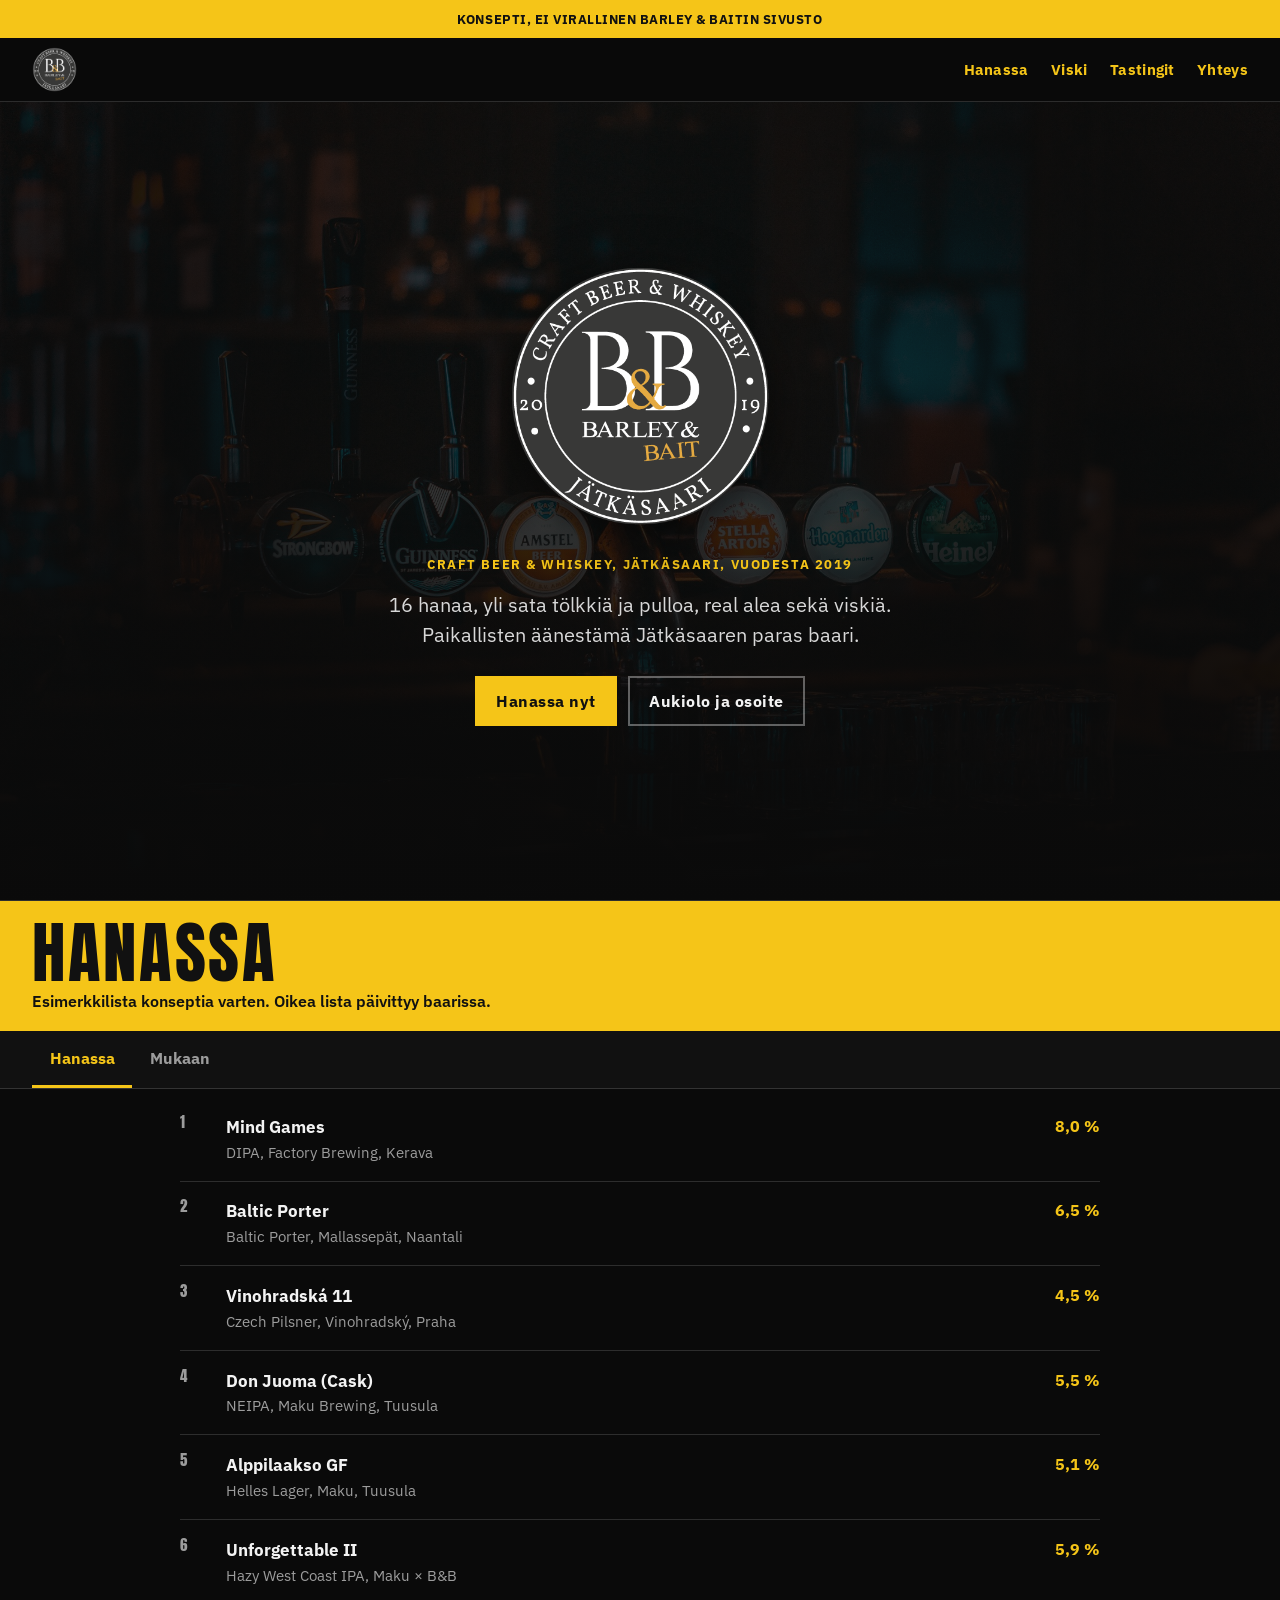
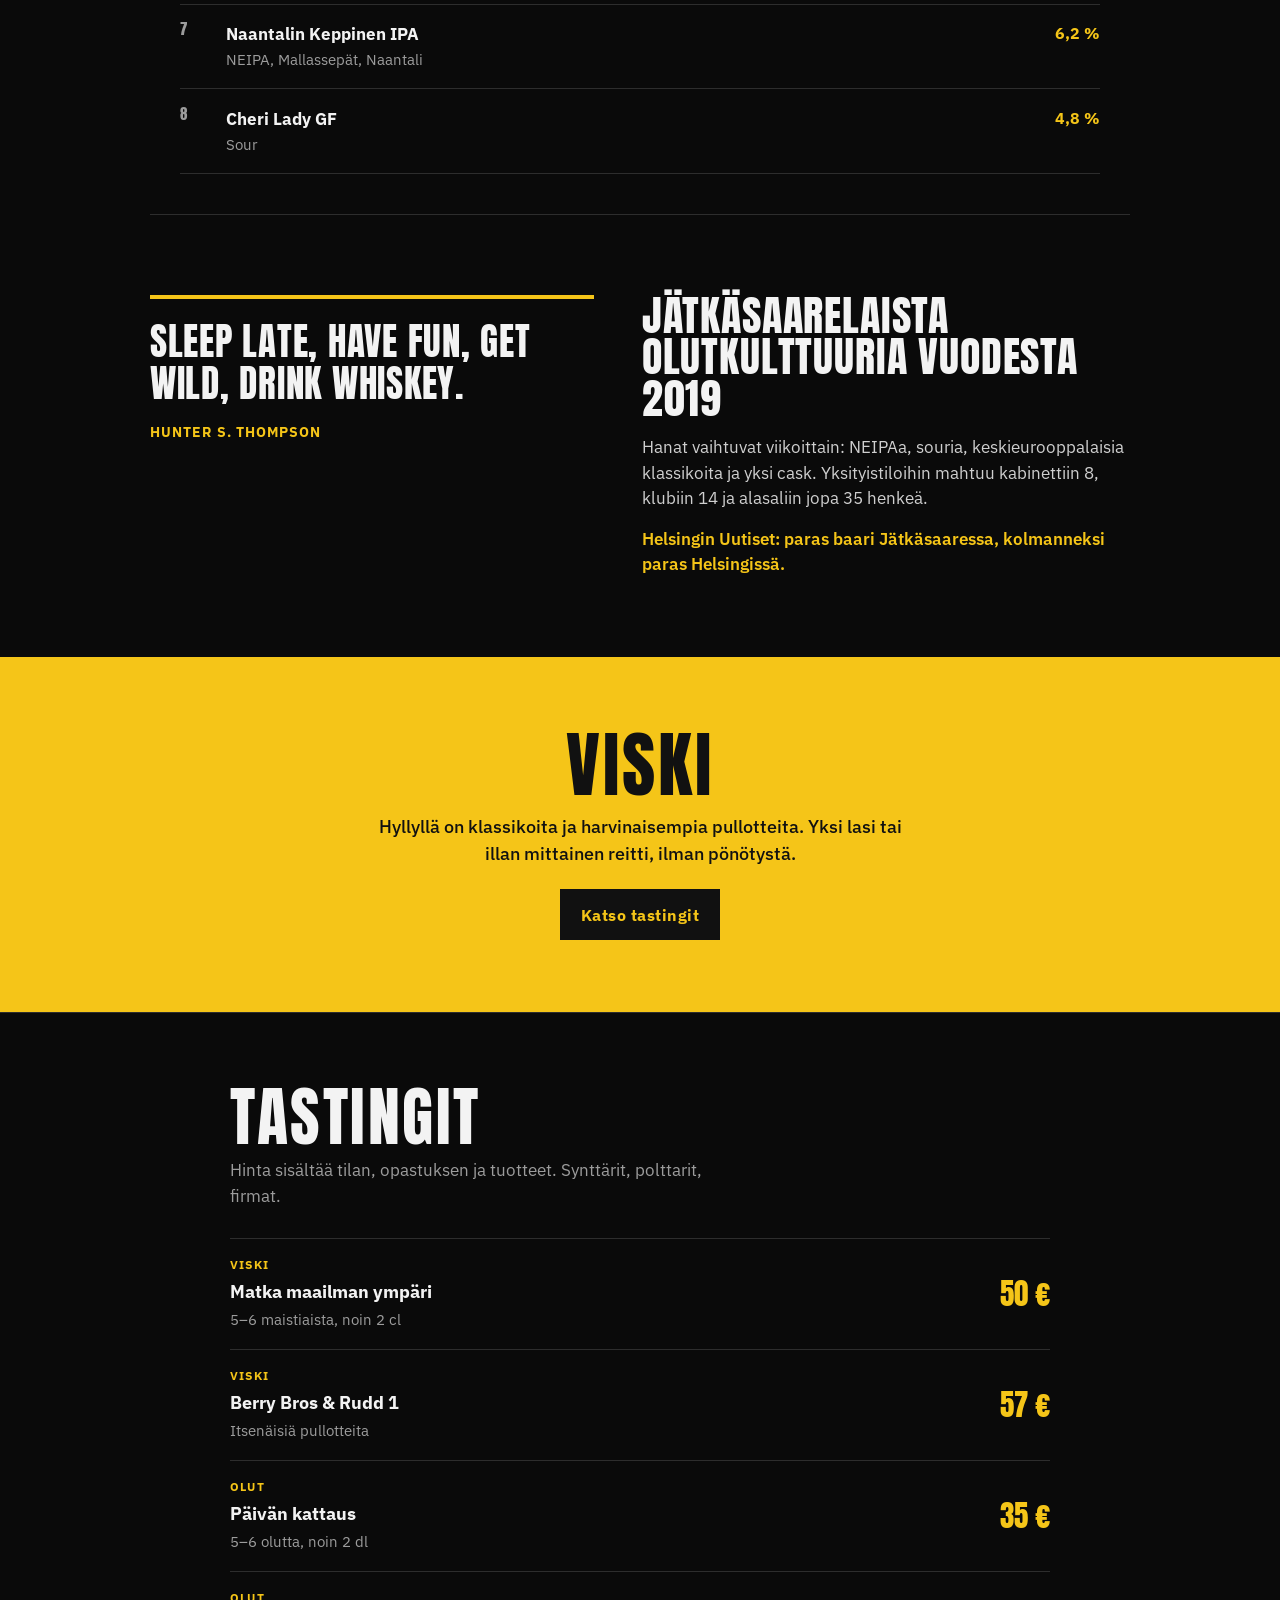
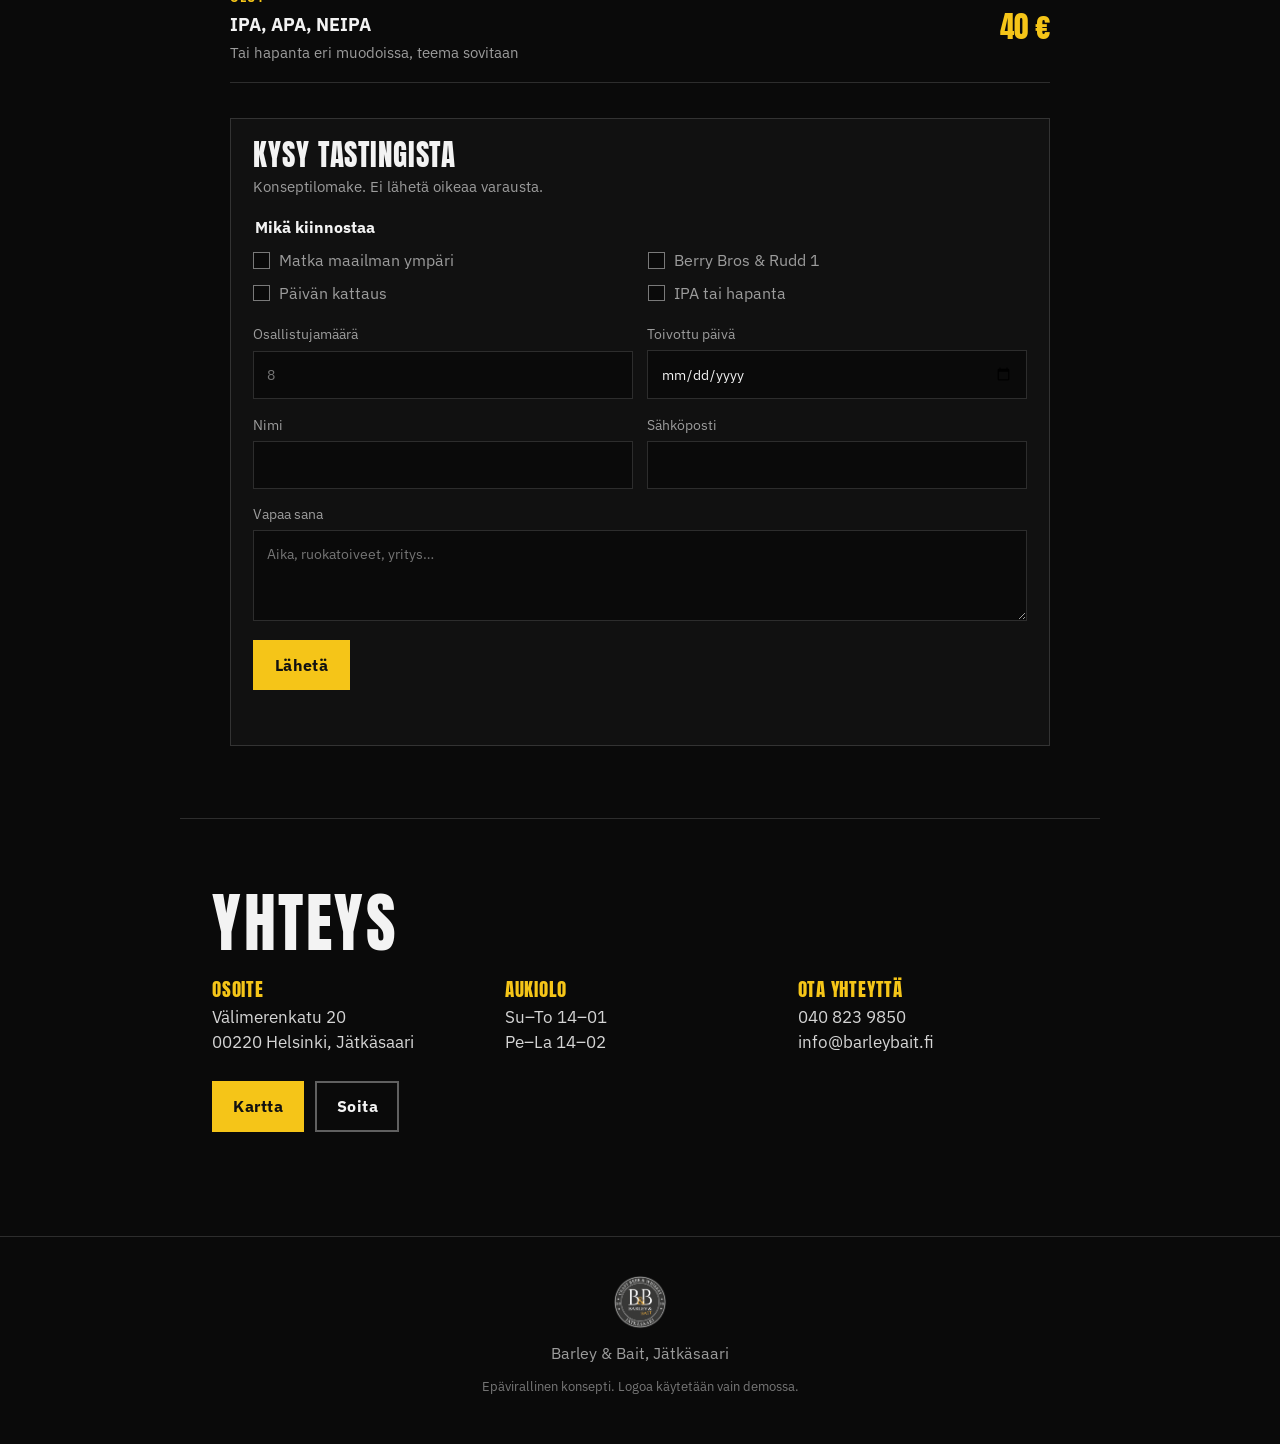
==== commit 89296d33: "Fix oversized tasting checkboxes and restore hero backdrop Stop width:100% from stretching checkbox " ====
--- a/index.html
+++ b/index.html
@@ -33,15 +33,21 @@
 
   <main>
     <section class="hero">
-      <img class="hero__logo" src="assets/barley-bait-logo.png" alt="Barley &amp; Bait" width="280" height="280" />
-      <p class="hero__place">Craft beer &amp; whiskey, Jätkäsaari, vuodesta 2019</p>
-      <p class="hero__lede">
-        16 hanaa, yli sata tölkkiä ja pulloa, real alea sekä viskiä.
-        Paikallisten äänestämä Jätkäsaaren paras baari.
-      </p>
-      <div class="hero__actions">
-        <a class="btn btn--yellow" href="#hanassa">Hanassa nyt</a>
-        <a class="btn btn--outline" href="#yhteys">Aukiolo ja osoite</a>
+      <div class="hero__media" aria-hidden="true">
+        <img src="assets/hero-taps.jpg" alt="" width="2400" height="1600" />
+        <div class="hero__scrim"></div>
+      </div>
+      <div class="hero__content">
+        <img class="hero__logo" src="assets/barley-bait-logo.png" alt="Barley &amp; Bait" width="280" height="280" />
+        <p class="hero__place">Craft beer &amp; whiskey, Jätkäsaari, vuodesta 2019</p>
+        <p class="hero__lede">
+          16 hanaa, yli sata tölkkiä ja pulloa, real alea sekä viskiä.
+          Paikallisten äänestämä Jätkäsaaren paras baari.
+        </p>
+        <div class="hero__actions">
+          <a class="btn btn--yellow" href="#hanassa">Hanassa nyt</a>
+          <a class="btn btn--outline" href="#yhteys">Aukiolo ja osoite</a>
+        </div>
       </div>
     </section>
 
@@ -62,7 +68,7 @@
             <span class="taps__n">1</span>
             <div>
               <strong>Mind Games</strong>
-              <span>DIPA · Factory Brewing · Kerava</span>
+              <span>DIPA, Factory Brewing, Kerava</span>
             </div>
             <em>8,0 %</em>
           </li>
@@ -70,7 +76,7 @@
             <span class="taps__n">2</span>
             <div>
               <strong>Baltic Porter</strong>
-              <span>Baltic Porter · Mallassepät · Naantali</span>
+              <span>Baltic Porter, Mallassepät, Naantali</span>
             </div>
             <em>6,5 %</em>
           </li>
@@ -78,7 +84,7 @@
             <span class="taps__n">3</span>
             <div>
               <strong>Vinohradská 11</strong>
-              <span>Czech Pilsner · Vinohradský · Praha</span>
+              <span>Czech Pilsner, Vinohradský, Praha</span>
             </div>
             <em>4,5 %</em>
           </li>
@@ -86,7 +92,7 @@
             <span class="taps__n">4</span>
             <div>
               <strong>Don Juoma (Cask)</strong>
-              <span>NEIPA · Maku Brewing · Tuusula</span>
+              <span>NEIPA, Maku Brewing, Tuusula</span>
             </div>
             <em>5,5 %</em>
           </li>
@@ -94,7 +100,7 @@
             <span class="taps__n">5</span>
             <div>
               <strong>Alppilaakso GF</strong>
-              <span>Helles Lager · Maku · Tuusula</span>
+              <span>Helles Lager, Maku, Tuusula</span>
             </div>
             <em>5,1 %</em>
           </li>
@@ -102,7 +108,7 @@
             <span class="taps__n">6</span>
             <div>
               <strong>Unforgettable II</strong>
-              <span>Hazy West Coast IPA · Maku × B&amp;B</span>
+              <span>Hazy West Coast IPA, Maku × B&amp;B</span>
             </div>
             <em>5,9 %</em>
           </li>
@@ -110,7 +116,7 @@
             <span class="taps__n">7</span>
             <div>
               <strong>Naantalin Keppinen IPA</strong>
-              <span>NEIPA · Mallassepät · Naantali</span>
+              <span>NEIPA, Mallassepät, Naantali</span>
             </div>
             <em>6,2 %</em>
           </li>
@@ -272,7 +278,7 @@
 
   <footer class="site-footer">
     <img src="assets/barley-bait-logo.png" alt="" width="56" height="56" />
-    <p>Barley &amp; Bait · Jätkäsaari</p>
+    <p>Barley &amp; Bait, Jätkäsaari</p>
     <p class="site-footer__note">Epävirallinen konsepti. Logoa käytetään vain demossa.</p>
   </footer>
 
--- a/styles.css
+++ b/styles.css
@@ -172,22 +172,51 @@
 }
 
 .hero {
+  position: relative;
   min-height: calc(100svh - var(--banner-h) - var(--header-h));
   display: grid;
   place-content: center;
   justify-items: center;
   text-align: center;
+  overflow: hidden;
+  padding: 3rem 1.25rem 4rem;
+}
+
+.hero__media {
+  position: absolute;
+  inset: 0;
+}
+
+.hero__media img {
+  width: 100%;
+  height: 100%;
+  object-fit: cover;
+  object-position: center 40%;
+  transform: scale(1.05);
+}
+
+.hero__scrim {
+  position: absolute;
+  inset: 0;
+  background:
+    radial-gradient(circle at 50% 35%, rgba(10, 10, 10, 0.35), rgba(10, 10, 10, 0.82) 58%),
+    linear-gradient(180deg, rgba(10, 10, 10, 0.45) 0%, rgba(10, 10, 10, 0.55) 45%, var(--black) 100%);
+}
+
+.hero__content {
+  position: relative;
+  z-index: 1;
+  display: grid;
+  justify-items: center;
   gap: 1rem;
-  padding: 3rem 1.25rem 4rem;
-  background:
-    radial-gradient(circle at 50% 20%, rgba(245, 197, 24, 0.12), transparent 42%),
-    linear-gradient(180deg, #121212 0%, var(--black) 100%);
+  width: min(40rem, 100%);
 }
 
 .hero__logo {
   width: clamp(11rem, 34vw, 17rem);
   height: auto;
   margin-bottom: 0.4rem;
+  filter: drop-shadow(0 12px 28px rgba(0, 0, 0, 0.55));
   animation: pop 0.8s var(--ease) both;
 }
 
@@ -511,8 +540,39 @@
 
 .booking fieldset label {
   display: flex;
-  gap: 0.5rem;
-  color: var(--muted);
+  align-items: center;
+  gap: 0.55rem;
+  color: var(--muted);
+}
+
+.booking input[type="checkbox"] {
+  appearance: none;
+  width: 1.05rem;
+  height: 1.05rem;
+  margin: 0;
+  flex: 0 0 1.05rem;
+  border: 1.5px solid rgba(255, 255, 255, 0.45);
+  background: #0a0a0a;
+  display: grid;
+  place-content: center;
+  cursor: pointer;
+}
+
+.booking input[type="checkbox"]::before {
+  content: "";
+  width: 0.55rem;
+  height: 0.55rem;
+  transform: scale(0);
+  background: var(--yellow);
+  transition: transform 0.12s ease;
+}
+
+.booking input[type="checkbox"]:checked {
+  border-color: var(--yellow);
+}
+
+.booking input[type="checkbox"]:checked::before {
+  transform: scale(1);
 }
 
 .booking__grid {
@@ -534,7 +594,7 @@
   grid-column: 1 / -1;
 }
 
-.booking input,
+.booking input:not([type="checkbox"]),
 .booking textarea {
   width: 100%;
   border: 1px solid var(--line);
@@ -544,7 +604,7 @@
   outline: none;
 }
 
-.booking input:focus,
+.booking input:not([type="checkbox"]):focus,
 .booking textarea:focus {
   border-color: var(--yellow);
 }
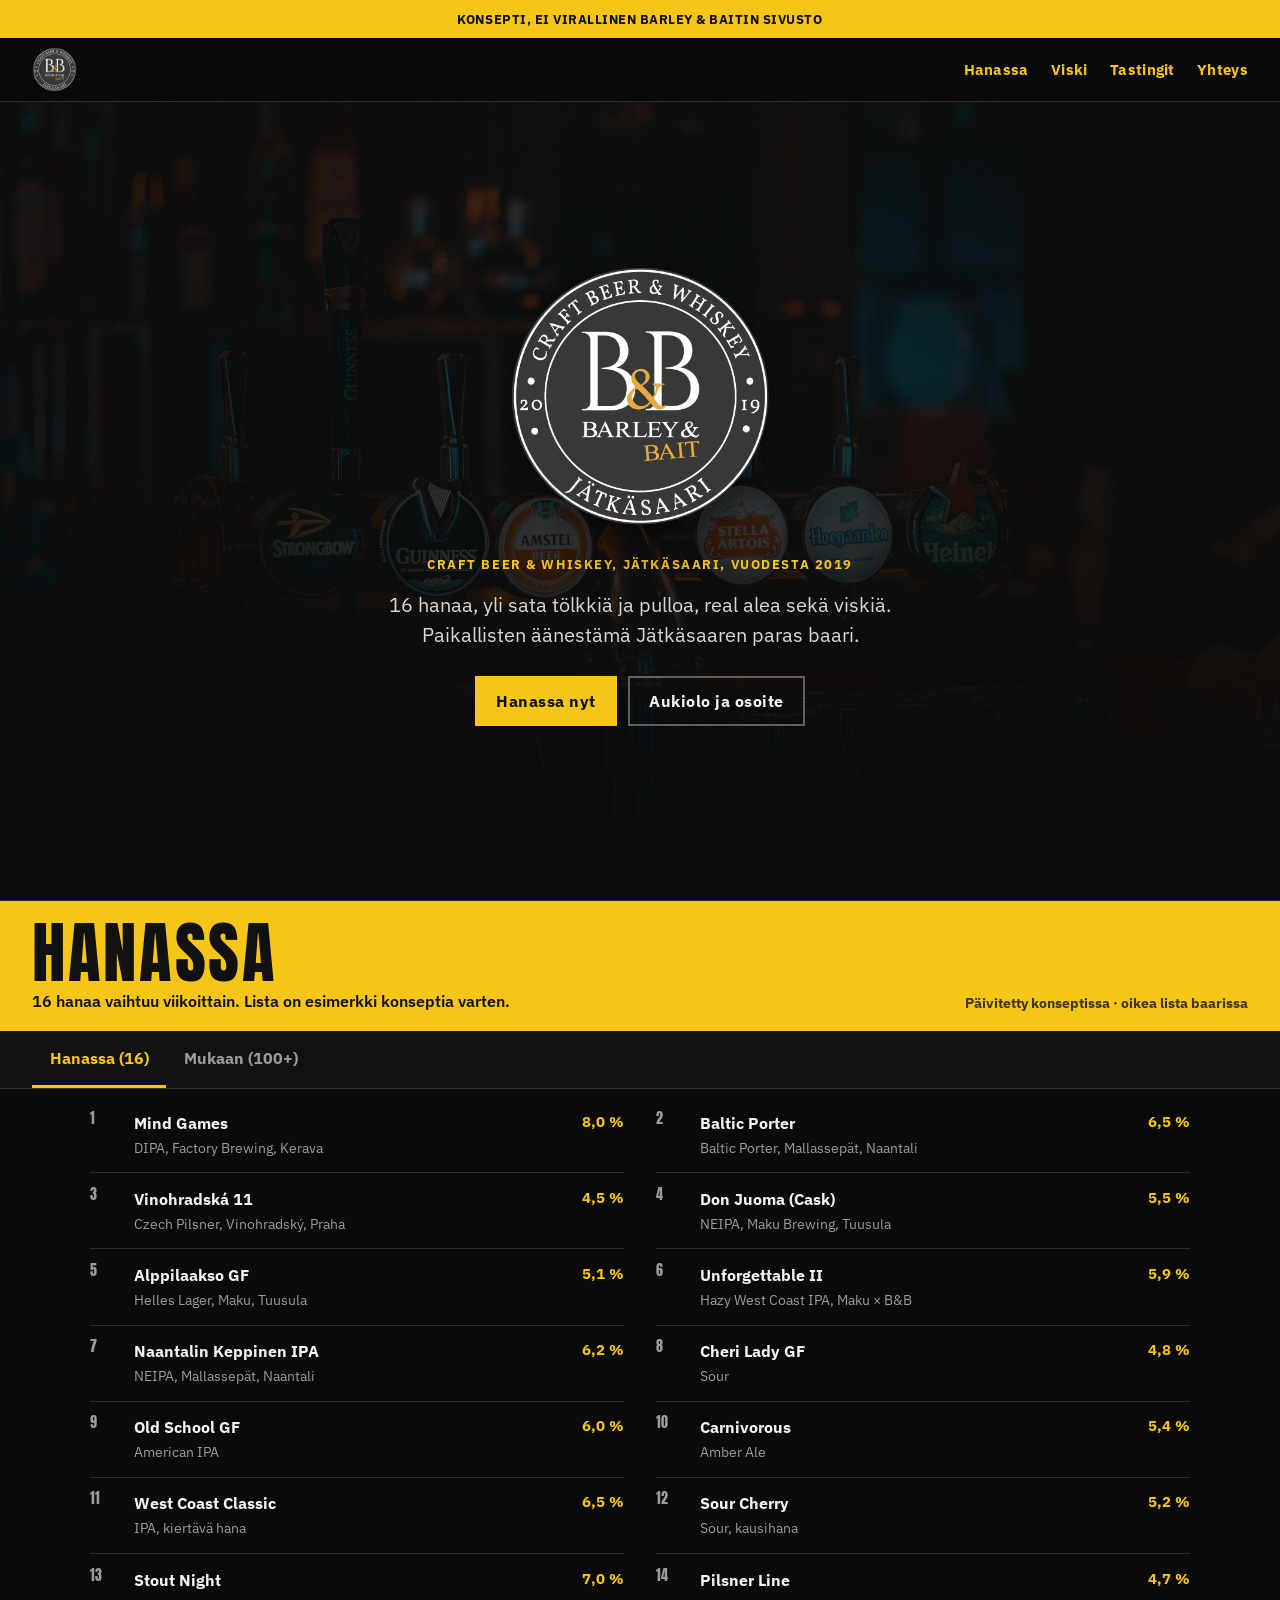
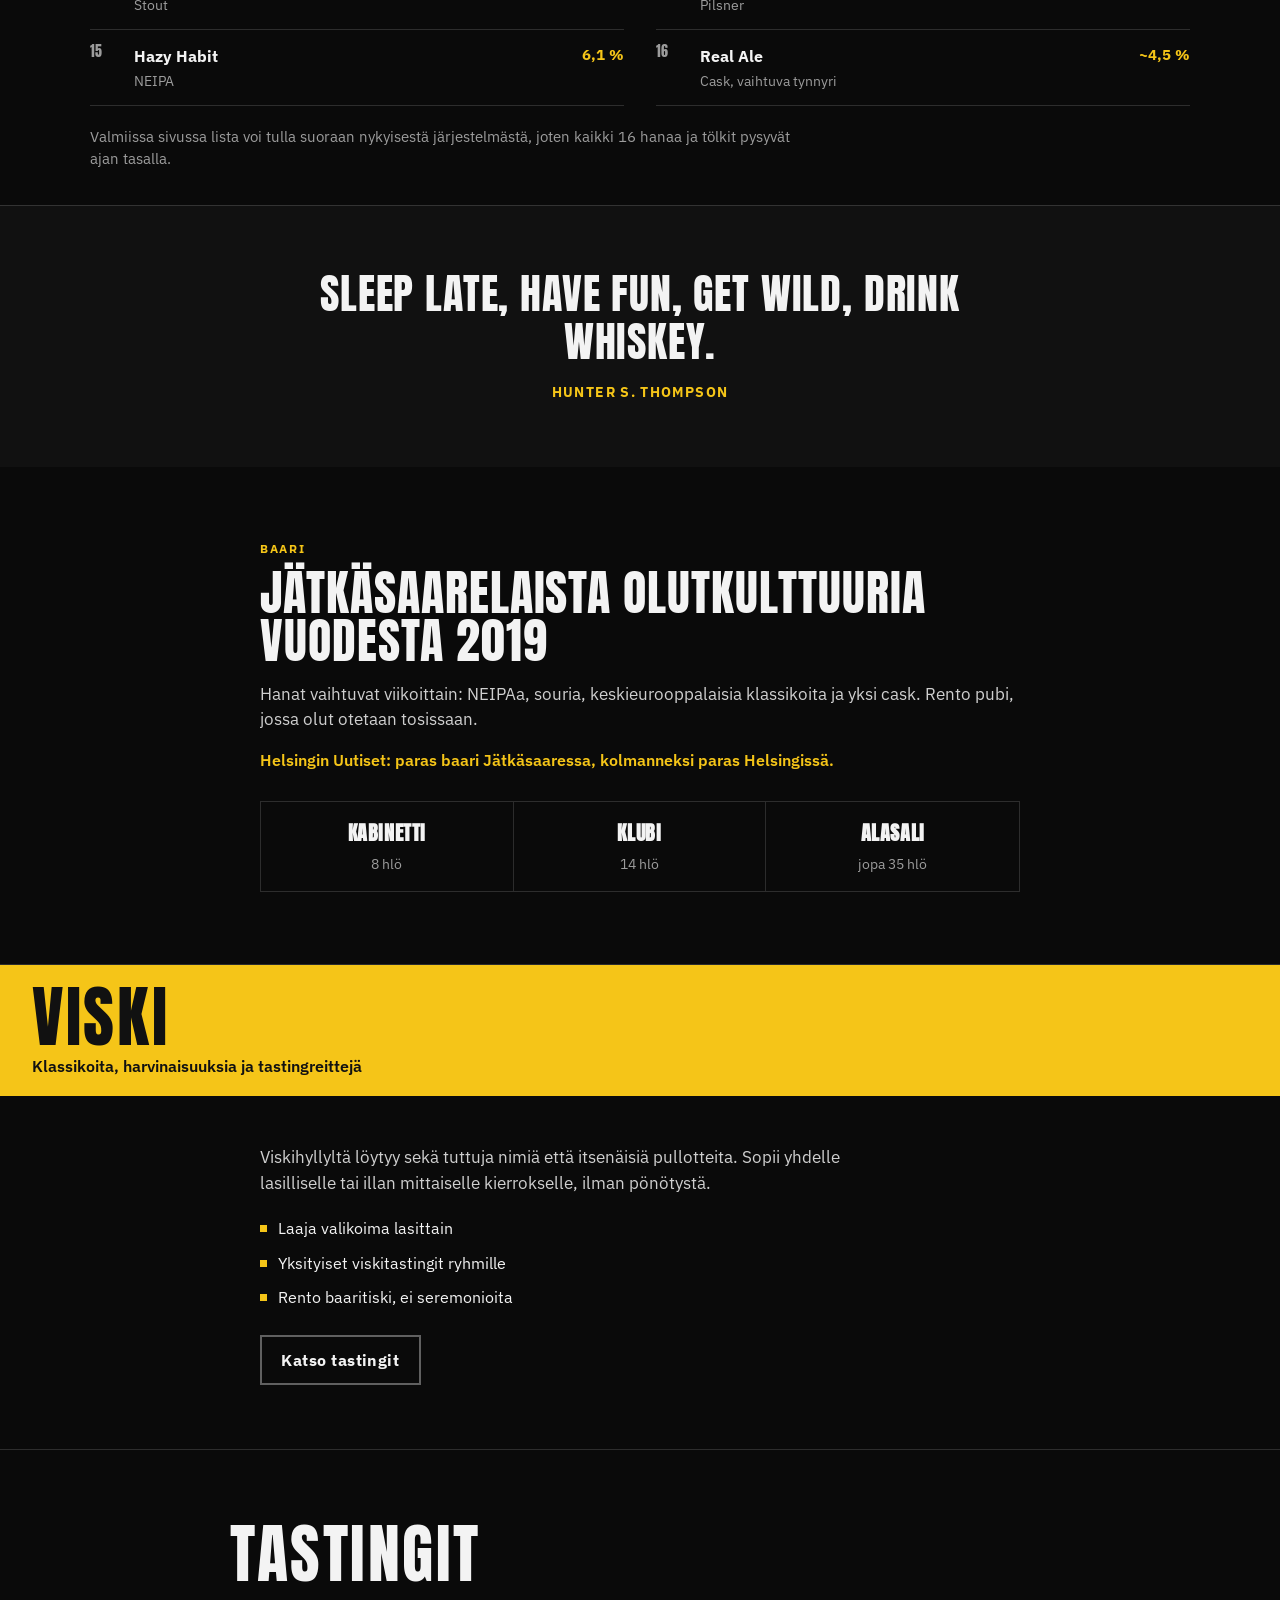
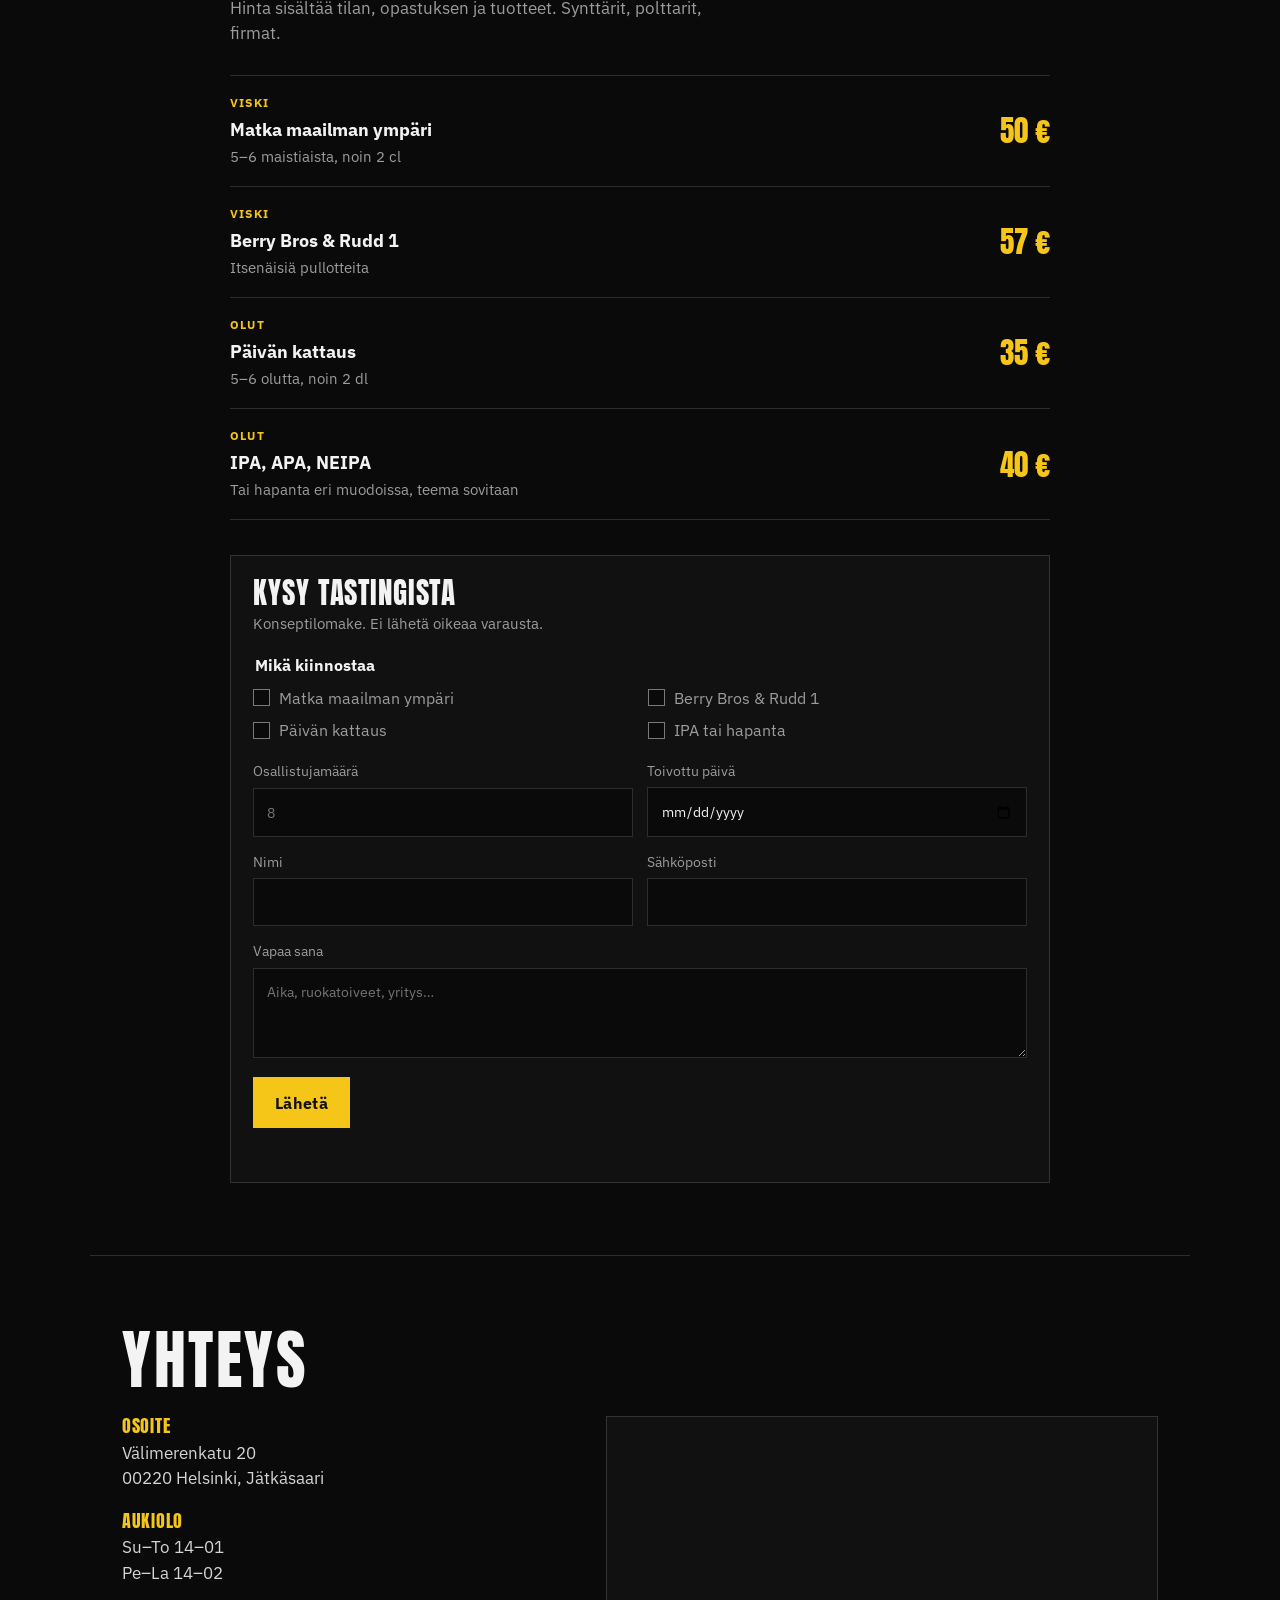
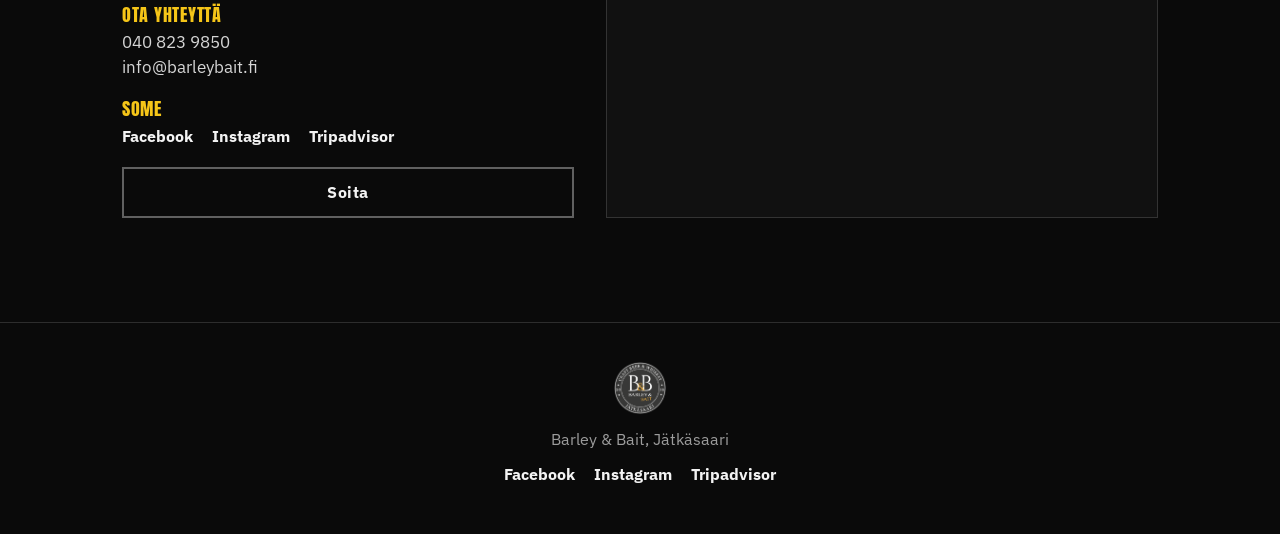
==== commit 44fdb0b9: "Clarify sections, add socials, map, and denser tap board Split quote/about/whiskey into clearer bloc" ====
--- a/index.html
+++ b/index.html
@@ -53,117 +53,95 @@
 
     <section class="board" id="hanassa">
       <div class="board__bar">
-        <h2>Hanassa</h2>
-        <p>Esimerkkilista konseptia varten. Oikea lista päivittyy baarissa.</p>
+        <div>
+          <h2>Hanassa</h2>
+          <p>16 hanaa vaihtuu viikoittain. Lista on esimerkki konseptia varten.</p>
+        </div>
+        <p class="board__meta">Päivitetty konseptissa · oikea lista baarissa</p>
       </div>
 
       <div class="board__tabs" role="tablist" aria-label="Olutlistat">
-        <button class="board__tab is-active" type="button" role="tab" aria-selected="true" data-panel="hanassa">Hanassa</button>
-        <button class="board__tab" type="button" role="tab" aria-selected="false" data-panel="takeaway">Mukaan</button>
+        <button class="board__tab is-active" type="button" role="tab" aria-selected="true" data-panel="hanassa">Hanassa (16)</button>
+        <button class="board__tab" type="button" role="tab" aria-selected="false" data-panel="takeaway">Mukaan (100+)</button>
       </div>
 
       <div class="board__panel is-active" id="panel-hanassa" role="tabpanel">
         <ol class="taps">
-          <li>
-            <span class="taps__n">1</span>
-            <div>
-              <strong>Mind Games</strong>
-              <span>DIPA, Factory Brewing, Kerava</span>
-            </div>
-            <em>8,0 %</em>
-          </li>
-          <li>
-            <span class="taps__n">2</span>
-            <div>
-              <strong>Baltic Porter</strong>
-              <span>Baltic Porter, Mallassepät, Naantali</span>
-            </div>
-            <em>6,5 %</em>
-          </li>
-          <li>
-            <span class="taps__n">3</span>
-            <div>
-              <strong>Vinohradská 11</strong>
-              <span>Czech Pilsner, Vinohradský, Praha</span>
-            </div>
-            <em>4,5 %</em>
-          </li>
-          <li>
-            <span class="taps__n">4</span>
-            <div>
-              <strong>Don Juoma (Cask)</strong>
-              <span>NEIPA, Maku Brewing, Tuusula</span>
-            </div>
-            <em>5,5 %</em>
-          </li>
-          <li>
-            <span class="taps__n">5</span>
-            <div>
-              <strong>Alppilaakso GF</strong>
-              <span>Helles Lager, Maku, Tuusula</span>
-            </div>
-            <em>5,1 %</em>
-          </li>
-          <li>
-            <span class="taps__n">6</span>
-            <div>
-              <strong>Unforgettable II</strong>
-              <span>Hazy West Coast IPA, Maku × B&amp;B</span>
-            </div>
-            <em>5,9 %</em>
-          </li>
-          <li>
-            <span class="taps__n">7</span>
-            <div>
-              <strong>Naantalin Keppinen IPA</strong>
-              <span>NEIPA, Mallassepät, Naantali</span>
-            </div>
-            <em>6,2 %</em>
-          </li>
-          <li>
-            <span class="taps__n">8</span>
-            <div>
-              <strong>Cheri Lady GF</strong>
-              <span>Sour</span>
-            </div>
-            <em>4,8 %</em>
-          </li>
+          <li><span class="taps__n">1</span><div><strong>Mind Games</strong><span>DIPA, Factory Brewing, Kerava</span></div><em>8,0 %</em></li>
+          <li><span class="taps__n">2</span><div><strong>Baltic Porter</strong><span>Baltic Porter, Mallassepät, Naantali</span></div><em>6,5 %</em></li>
+          <li><span class="taps__n">3</span><div><strong>Vinohradská 11</strong><span>Czech Pilsner, Vinohradský, Praha</span></div><em>4,5 %</em></li>
+          <li><span class="taps__n">4</span><div><strong>Don Juoma (Cask)</strong><span>NEIPA, Maku Brewing, Tuusula</span></div><em>5,5 %</em></li>
+          <li><span class="taps__n">5</span><div><strong>Alppilaakso GF</strong><span>Helles Lager, Maku, Tuusula</span></div><em>5,1 %</em></li>
+          <li><span class="taps__n">6</span><div><strong>Unforgettable II</strong><span>Hazy West Coast IPA, Maku × B&amp;B</span></div><em>5,9 %</em></li>
+          <li><span class="taps__n">7</span><div><strong>Naantalin Keppinen IPA</strong><span>NEIPA, Mallassepät, Naantali</span></div><em>6,2 %</em></li>
+          <li><span class="taps__n">8</span><div><strong>Cheri Lady GF</strong><span>Sour</span></div><em>4,8 %</em></li>
+          <li><span class="taps__n">9</span><div><strong>Old School GF</strong><span>American IPA</span></div><em>6,0 %</em></li>
+          <li><span class="taps__n">10</span><div><strong>Carnivorous</strong><span>Amber Ale</span></div><em>5,4 %</em></li>
+          <li><span class="taps__n">11</span><div><strong>West Coast Classic</strong><span>IPA, kiertävä hana</span></div><em>6,5 %</em></li>
+          <li><span class="taps__n">12</span><div><strong>Sour Cherry</strong><span>Sour, kausihana</span></div><em>5,2 %</em></li>
+          <li><span class="taps__n">13</span><div><strong>Stout Night</strong><span>Stout</span></div><em>7,0 %</em></li>
+          <li><span class="taps__n">14</span><div><strong>Pilsner Line</strong><span>Pilsner</span></div><em>4,7 %</em></li>
+          <li><span class="taps__n">15</span><div><strong>Hazy Habit</strong><span>NEIPA</span></div><em>6,1 %</em></li>
+          <li><span class="taps__n">16</span><div><strong>Real Ale</strong><span>Cask, vaihtuva tynnyri</span></div><em>~4,5 %</em></li>
         </ol>
+        <p class="board__foot">Valmiissa sivussa lista voi tulla suoraan nykyisestä järjestelmästä, joten kaikki 16 hanaa ja tölkit pysyvät ajan tasalla.</p>
       </div>
 
       <div class="board__panel" id="panel-takeaway" role="tabpanel" hidden>
         <div class="takeaway">
           <h3>Tölkit ja pullot mukaan</h3>
+          <ul class="takeaway__facts">
+            <li><strong>100+</strong> tölkkiä ja pulloa</li>
+            <li><strong>14–21</strong> mukaanmyynti</li>
+            <li><strong>Alle 8 %</strong></li>
+          </ul>
           <p>
-            Yli 100 tölkkiä ja pulloa. Mukaan klo <strong>14–21</strong>, alle 8 %.
-            Valmis sivu voi näyttää saman listan kuin nykyinen sivusto.
+            Konseptissa ei ole koko take away -listaa.
+            Valmis sivu näyttää saman listan kuin nykyinen sivusto.
           </p>
         </div>
       </div>
     </section>
 
-    <section class="about" id="tarina">
+    <section class="quote" id="tarina">
       <blockquote>
         <p>Sleep late, have fun, get wild, drink whiskey.</p>
         <cite>Hunter S. Thompson</cite>
       </blockquote>
-      <div class="about__copy">
-        <h2>Jätkäsaarelaista olutkulttuuria vuodesta 2019</h2>
+    </section>
+
+    <section class="about">
+      <p class="eyebrow">Baari</p>
+      <h2>Jätkäsaarelaista olutkulttuuria vuodesta 2019</h2>
+      <p class="about__text">
+        Hanat vaihtuvat viikoittain: NEIPAa, souria, keskieurooppalaisia klassikoita ja yksi cask.
+        Rento pubi, jossa olut otetaan tosissaan.
+      </p>
+      <p class="about__note">Helsingin Uutiset: paras baari Jätkäsaaressa, kolmanneksi paras Helsingissä.</p>
+      <div class="spaces">
+        <div><strong>Kabinetti</strong><span>8 hlö</span></div>
+        <div><strong>Klubi</strong><span>14 hlö</span></div>
+        <div><strong>Alasali</strong><span>jopa 35 hlö</span></div>
+      </div>
+    </section>
+
+    <section class="whiskey" id="viski">
+      <div class="whiskey__bar">
+        <h2>Viski</h2>
+        <p>Klassikoita, harvinaisuuksia ja tastingreittejä</p>
+      </div>
+      <div class="whiskey__body">
         <p>
-          Hanat vaihtuvat viikoittain: NEIPAa, souria, keskieurooppalaisia klassikoita
-          ja yksi cask. Yksityistiloihin mahtuu kabinettiin 8, klubiin 14 ja alasaliin jopa 35 henkeä.
+          Viskihyllyltä löytyy sekä tuttuja nimiä että itsenäisiä pullotteita.
+          Sopii yhdelle lasilliselle tai illan mittaiselle kierrokselle, ilman pönötystä.
         </p>
-        <p class="about__note">Helsingin Uutiset: paras baari Jätkäsaaressa, kolmanneksi paras Helsingissä.</p>
-      </div>
-    </section>
-
-    <section class="whiskey" id="viski">
-      <h2>Viski</h2>
-      <p>
-        Hyllyllä on klassikoita ja harvinaisempia pullotteita.
-        Yksi lasi tai illan mittainen reitti, ilman pönötystä.
-      </p>
-      <a class="btn btn--yellow" href="#tastingit">Katso tastingit</a>
+        <ul class="whiskey__points">
+          <li>Laaja valikoima lasittain</li>
+          <li>Yksityiset viskitastingit ryhmille</li>
+          <li>Rento baaritiski, ei seremonioita</li>
+        </ul>
+        <a class="btn btn--outline" href="#tastingit">Katso tastingit</a>
+      </div>
     </section>
 
     <section class="tastings" id="tastingit">
@@ -252,26 +230,41 @@
 
     <section class="visit" id="yhteys">
       <h2>Yhteys</h2>
-      <div class="visit__grid">
-        <div>
-          <h3>Osoite</h3>
-          <p>Välimerenkatu 20<br />00220 Helsinki, Jätkäsaari</p>
-        </div>
-        <div>
-          <h3>Aukiolo</h3>
-          <p>Su–To 14–01<br />Pe–La 14–02</p>
-        </div>
-        <div>
-          <h3>Ota yhteyttä</h3>
-          <p>
-            <a href="tel:+358408239850">040 823 9850</a><br />
-            <a href="mailto:info@barleybait.fi">info@barleybait.fi</a>
-          </p>
-        </div>
-      </div>
-      <div class="visit__actions">
-        <a class="btn btn--yellow" href="https://maps.google.com/?q=V%C3%A4limerenkatu+20+Helsinki" target="_blank" rel="noopener noreferrer">Kartta</a>
-        <a class="btn btn--outline" href="tel:+358408239850">Soita</a>
+      <div class="visit__layout">
+        <div class="visit__info">
+          <div>
+            <h3>Osoite</h3>
+            <p>Välimerenkatu 20<br />00220 Helsinki, Jätkäsaari</p>
+          </div>
+          <div>
+            <h3>Aukiolo</h3>
+            <p>Su–To 14–01<br />Pe–La 14–02</p>
+          </div>
+          <div>
+            <h3>Ota yhteyttä</h3>
+            <p>
+              <a href="tel:+358408239850">040 823 9850</a><br />
+              <a href="mailto:info@barleybait.fi">info@barleybait.fi</a>
+            </p>
+          </div>
+          <div>
+            <h3>Some</h3>
+            <div class="social">
+              <a href="https://www.facebook.com/barleybait" target="_blank" rel="noopener noreferrer">Facebook</a>
+              <a href="https://www.instagram.com/barleybait" target="_blank" rel="noopener noreferrer">Instagram</a>
+              <a href="https://www.tripadvisor.com/Restaurant_Review-g189934-d19238887-Reviews-Barley_Bait-Helsinki_Uusimaa.html" target="_blank" rel="noopener noreferrer">Tripadvisor</a>
+            </div>
+          </div>
+          <a class="btn btn--outline" href="tel:+358408239850">Soita</a>
+        </div>
+        <div class="visit__map">
+          <iframe
+            title="Barley &amp; Bait kartalla"
+            loading="lazy"
+            referrerpolicy="no-referrer-when-downgrade"
+            src="https://maps.google.com/maps?q=V%C3%A4limerenkatu%2020%20Helsinki&t=&z=15&ie=UTF8&iwloc=&output=embed"
+          ></iframe>
+        </div>
       </div>
     </section>
   </main>
@@ -279,7 +272,11 @@
   <footer class="site-footer">
     <img src="assets/barley-bait-logo.png" alt="" width="56" height="56" />
     <p>Barley &amp; Bait, Jätkäsaari</p>
-    <p class="site-footer__note">Epävirallinen konsepti. Logoa käytetään vain demossa.</p>
+    <div class="social social--footer">
+      <a href="https://www.facebook.com/barleybait" target="_blank" rel="noopener noreferrer">Facebook</a>
+      <a href="https://www.instagram.com/barleybait" target="_blank" rel="noopener noreferrer">Instagram</a>
+      <a href="https://www.tripadvisor.com/Restaurant_Review-g189934-d19238887-Reviews-Barley_Bait-Helsinki_Uusimaa.html" target="_blank" rel="noopener noreferrer">Tripadvisor</a>
+    </div>
   </footer>
 
   <script src="script.js"></script>
--- a/styles.css
+++ b/styles.css
@@ -250,6 +250,11 @@
   background: var(--yellow);
   color: #111;
   padding: 1.1rem clamp(1rem, 4vw, 2rem);
+  display: flex;
+  justify-content: space-between;
+  align-items: end;
+  gap: 1rem;
+  flex-wrap: wrap;
 }
 
 .board__bar h2 {
@@ -262,6 +267,12 @@
 .board__bar p {
   margin-top: 0.2rem;
   font-weight: 600;
+}
+
+.board__meta {
+  font-size: 0.85rem;
+  font-weight: 700 !important;
+  opacity: 0.8;
 }
 
 .board__tabs {
@@ -288,42 +299,52 @@
 }
 
 .board__panel {
-  width: min(920px, calc(100% - 2rem));
+  width: min(1100px, calc(100% - 2rem));
   margin: 0 auto;
-  padding: 0.5rem 0 2.5rem;
+  padding: 0.5rem 0 2.2rem;
+}
+
+.board__foot {
+  margin-top: 1.2rem;
+  color: var(--muted);
+  font-size: 0.92rem;
+  max-width: 44rem;
 }
 
 .taps {
   list-style: none;
   margin: 0;
   padding: 0;
+  display: grid;
+  grid-template-columns: repeat(2, minmax(0, 1fr));
+  column-gap: 2rem;
 }
 
 .taps li {
   display: grid;
   grid-template-columns: 2rem 1fr auto;
-  gap: 0.9rem;
+  gap: 0.75rem;
   align-items: start;
-  padding: 1.05rem 0;
+  padding: 0.85rem 0;
   border-bottom: 1px solid var(--line);
 }
 
 .taps__n {
   font-family: var(--font-display);
   color: var(--yellow);
-  font-size: 1.35rem;
+  font-size: 1.2rem;
   line-height: 1.2;
 }
 
 .taps strong {
   display: block;
-  font-size: 1.08rem;
+  font-size: 1rem;
   font-weight: 700;
 }
 
 .taps span {
   color: var(--muted);
-  font-size: 0.92rem;
+  font-size: 0.86rem;
 }
 
 .taps em {
@@ -331,107 +352,201 @@
   font-weight: 700;
   color: var(--yellow);
   white-space: nowrap;
+  font-size: 0.92rem;
 }
 
 .takeaway {
-  padding: 1.5rem 0;
+  padding: 1.6rem 0 0.5rem;
+  max-width: 40rem;
 }
 
 .takeaway h3 {
   font-family: var(--font-display);
-  font-size: 2rem;
+  font-size: clamp(1.8rem, 5vw, 2.4rem);
   letter-spacing: 0.03em;
   text-transform: uppercase;
-  margin-bottom: 0.6rem;
+  margin-bottom: 1rem;
+}
+
+.takeaway__facts {
+  list-style: none;
+  margin: 0 0 1rem;
+  padding: 0;
+  display: grid;
+  grid-template-columns: repeat(3, minmax(0, 1fr));
+  gap: 0.75rem;
+}
+
+.takeaway__facts li {
+  border-top: 3px solid var(--yellow);
+  padding-top: 0.7rem;
+  color: var(--muted);
+  font-size: 0.92rem;
+}
+
+.takeaway__facts strong {
+  display: block;
+  color: var(--ink);
+  font-size: 1.15rem;
+  margin-bottom: 0.15rem;
 }
 
 .takeaway p {
   color: var(--muted);
-  max-width: 36rem;
-}
-
-.about {
-  display: grid;
-  grid-template-columns: 1fr 1.1fr;
-  gap: clamp(1.5rem, 4vw, 3rem);
-  width: min(980px, calc(100% - 2rem));
+}
+
+.quote {
+  padding: clamp(2.8rem, 7vw, 4rem) clamp(1rem, 4vw, 2rem);
+  border-top: 1px solid var(--line);
+  background: #111;
+}
+
+.quote blockquote {
   margin: 0 auto;
-  padding: clamp(3rem, 8vw, 5rem) 0;
-  border-top: 1px solid var(--line);
-}
-
-.about blockquote {
-  margin: 0;
-  padding: 1.4rem 0 0;
-  border-top: 4px solid var(--yellow);
-}
-
-.about blockquote p {
-  font-family: var(--font-display);
-  font-size: clamp(1.6rem, 3.5vw, 2.3rem);
+  width: min(720px, 100%);
+  text-align: center;
+}
+
+.quote p {
+  font-family: var(--font-display);
+  font-size: clamp(1.7rem, 4.5vw, 2.6rem);
   letter-spacing: 0.02em;
   line-height: 1.15;
   text-transform: uppercase;
 }
 
-.about cite {
+.quote cite {
   display: inline-block;
   margin-top: 1rem;
   color: var(--yellow);
   font-style: normal;
   font-weight: 700;
   font-size: 0.85rem;
-  letter-spacing: 0.08em;
-  text-transform: uppercase;
-}
-
-.about__copy h2 {
-  font-family: var(--font-display);
-  font-size: clamp(1.8rem, 4vw, 2.6rem);
+  letter-spacing: 0.1em;
+  text-transform: uppercase;
+}
+
+.about {
+  width: min(760px, calc(100% - 2rem));
+  margin: 0 auto;
+  padding: clamp(3rem, 7vw, 4.5rem) 0;
+}
+
+.eyebrow {
+  color: var(--yellow);
+  font-size: 0.78rem;
+  font-weight: 700;
+  letter-spacing: 0.14em;
+  text-transform: uppercase;
+  margin-bottom: 0.7rem;
+}
+
+.about h2 {
+  font-family: var(--font-display);
+  font-size: clamp(2rem, 5vw, 3rem);
   letter-spacing: 0.02em;
   text-transform: uppercase;
   margin-bottom: 1rem;
 }
 
-.about__copy p {
+.about__text {
   color: #cfcfcf;
-  font-size: 1.05rem;
+  font-size: 1.08rem;
 }
 
 .about__note {
-  margin-top: 1rem !important;
-  color: var(--yellow) !important;
+  margin-top: 1rem;
+  color: var(--yellow);
   font-weight: 600;
 }
 
+.spaces {
+  display: grid;
+  grid-template-columns: repeat(3, 1fr);
+  gap: 0;
+  margin-top: 1.8rem;
+  border: 1px solid var(--line);
+}
+
+.spaces div {
+  padding: 1rem 0.7rem;
+  text-align: center;
+  border-right: 1px solid var(--line);
+}
+
+.spaces div:last-child {
+  border-right: 0;
+}
+
+.spaces strong {
+  display: block;
+  font-family: var(--font-display);
+  font-size: 1.25rem;
+  letter-spacing: 0.03em;
+  text-transform: uppercase;
+  margin-bottom: 0.2rem;
+}
+
+.spaces span {
+  color: var(--muted);
+  font-size: 0.9rem;
+}
+
 .whiskey {
-  padding: clamp(3rem, 7vw, 4.5rem) clamp(1rem, 4vw, 2rem);
+  border-top: 1px solid var(--line);
+}
+
+.whiskey__bar {
   background: var(--yellow);
   color: #111;
-  text-align: center;
-}
-
-.whiskey h2 {
-  font-family: var(--font-display);
-  font-size: clamp(2.6rem, 8vw, 4.5rem);
+  padding: 1.1rem clamp(1rem, 4vw, 2rem);
+}
+
+.whiskey__bar h2 {
+  font-family: var(--font-display);
+  font-size: clamp(2.4rem, 8vw, 4.2rem);
   letter-spacing: 0.04em;
   text-transform: uppercase;
 }
 
-.whiskey p {
-  max-width: 34rem;
-  margin: 0.8rem auto 1.4rem;
-  font-size: 1.1rem;
-  font-weight: 500;
-}
-
-.whiskey .btn--yellow {
-  background: #111;
-  color: var(--yellow);
-}
-
-.whiskey .btn--yellow:hover {
-  background: #222;
+.whiskey__bar p {
+  margin-top: 0.25rem;
+  font-weight: 600;
+}
+
+.whiskey__body {
+  width: min(760px, calc(100% - 2rem));
+  margin: 0 auto;
+  padding: clamp(2rem, 5vw, 3rem) 0 clamp(3rem, 6vw, 4rem);
+}
+
+.whiskey__body > p {
+  color: #cfcfcf;
+  font-size: 1.08rem;
+  max-width: 40rem;
+}
+
+.whiskey__points {
+  list-style: none;
+  margin: 1.3rem 0 1.6rem;
+  padding: 0;
+  display: grid;
+  gap: 0.65rem;
+}
+
+.whiskey__points li {
+  position: relative;
+  padding-left: 1.1rem;
+}
+
+.whiskey__points li::before {
+  content: "";
+  position: absolute;
+  left: 0;
+  top: 0.55rem;
+  width: 0.45rem;
+  height: 0.45rem;
+  background: var(--yellow);
 }
 
 .tastings {
@@ -618,7 +733,7 @@
 .visit {
   padding: clamp(3rem, 7vw, 4.5rem) clamp(1rem, 4vw, 2rem);
   border-top: 1px solid var(--line);
-  width: min(920px, 100%);
+  width: min(1100px, 100%);
   margin: 0 auto;
 }
 
@@ -630,10 +745,17 @@
   margin-bottom: 1.5rem;
 }
 
-.visit__grid {
-  display: grid;
-  grid-template-columns: repeat(3, 1fr);
-  gap: 1.4rem;
+.visit__layout {
+  display: grid;
+  grid-template-columns: minmax(0, 0.9fr) minmax(0, 1.1fr);
+  gap: clamp(1.2rem, 3vw, 2rem);
+  align-items: stretch;
+}
+
+.visit__info {
+  display: grid;
+  gap: 1.2rem;
+  align-content: start;
 }
 
 .visit h3 {
@@ -641,8 +763,8 @@
   color: var(--yellow);
   letter-spacing: 0.04em;
   text-transform: uppercase;
-  font-size: 1.2rem;
-  margin-bottom: 0.45rem;
+  font-size: 1.15rem;
+  margin-bottom: 0.4rem;
 }
 
 .visit p {
@@ -658,11 +780,39 @@
   color: var(--yellow);
 }
 
-.visit__actions {
+.visit__map {
+  min-height: 22rem;
+  border: 1px solid var(--line);
+  overflow: hidden;
+  background: #111;
+}
+
+.visit__map iframe {
+  width: 100%;
+  height: 100%;
+  min-height: 22rem;
+  border: 0;
+  filter: grayscale(1) contrast(1.05) brightness(0.72);
+}
+
+.social {
   display: flex;
   flex-wrap: wrap;
-  gap: 0.7rem;
-  margin-top: 1.6rem;
+  gap: 0.9rem 1.2rem;
+}
+
+.social a {
+  color: var(--ink);
+  font-weight: 700;
+  text-decoration: none;
+}
+
+.social a:hover {
+  color: var(--yellow);
+}
+
+.social--footer {
+  justify-content: center;
 }
 
 .site-footer {
@@ -684,11 +834,6 @@
   color: var(--muted);
 }
 
-.site-footer__note {
-  font-size: 0.84rem;
-  color: #777 !important;
-}
-
 @keyframes pop {
   from {
     opacity: 0;
@@ -700,12 +845,28 @@
   }
 }
 
+@media (max-width: 900px) {
+  .taps,
+  .visit__layout,
+  .takeaway__facts {
+    grid-template-columns: 1fr;
+  }
+
+  .spaces {
+    grid-template-columns: 1fr;
+  }
+
+  .spaces div {
+    border-right: 0;
+    border-bottom: 1px solid var(--line);
+  }
+
+  .spaces div:last-child {
+    border-bottom: 0;
+  }
+}
+
 @media (max-width: 800px) {
-  .about,
-  .visit__grid {
-    grid-template-columns: 1fr;
-  }
-
   .nav-toggle {
     display: inline-block;
   }
@@ -749,13 +910,11 @@
     justify-self: start;
   }
 
-  .hero__actions,
-  .visit__actions {
+  .hero__actions {
     width: 100%;
   }
 
-  .hero__actions .btn,
-  .visit__actions .btn {
+  .hero__actions .btn {
     flex: 1 1 auto;
   }
 }
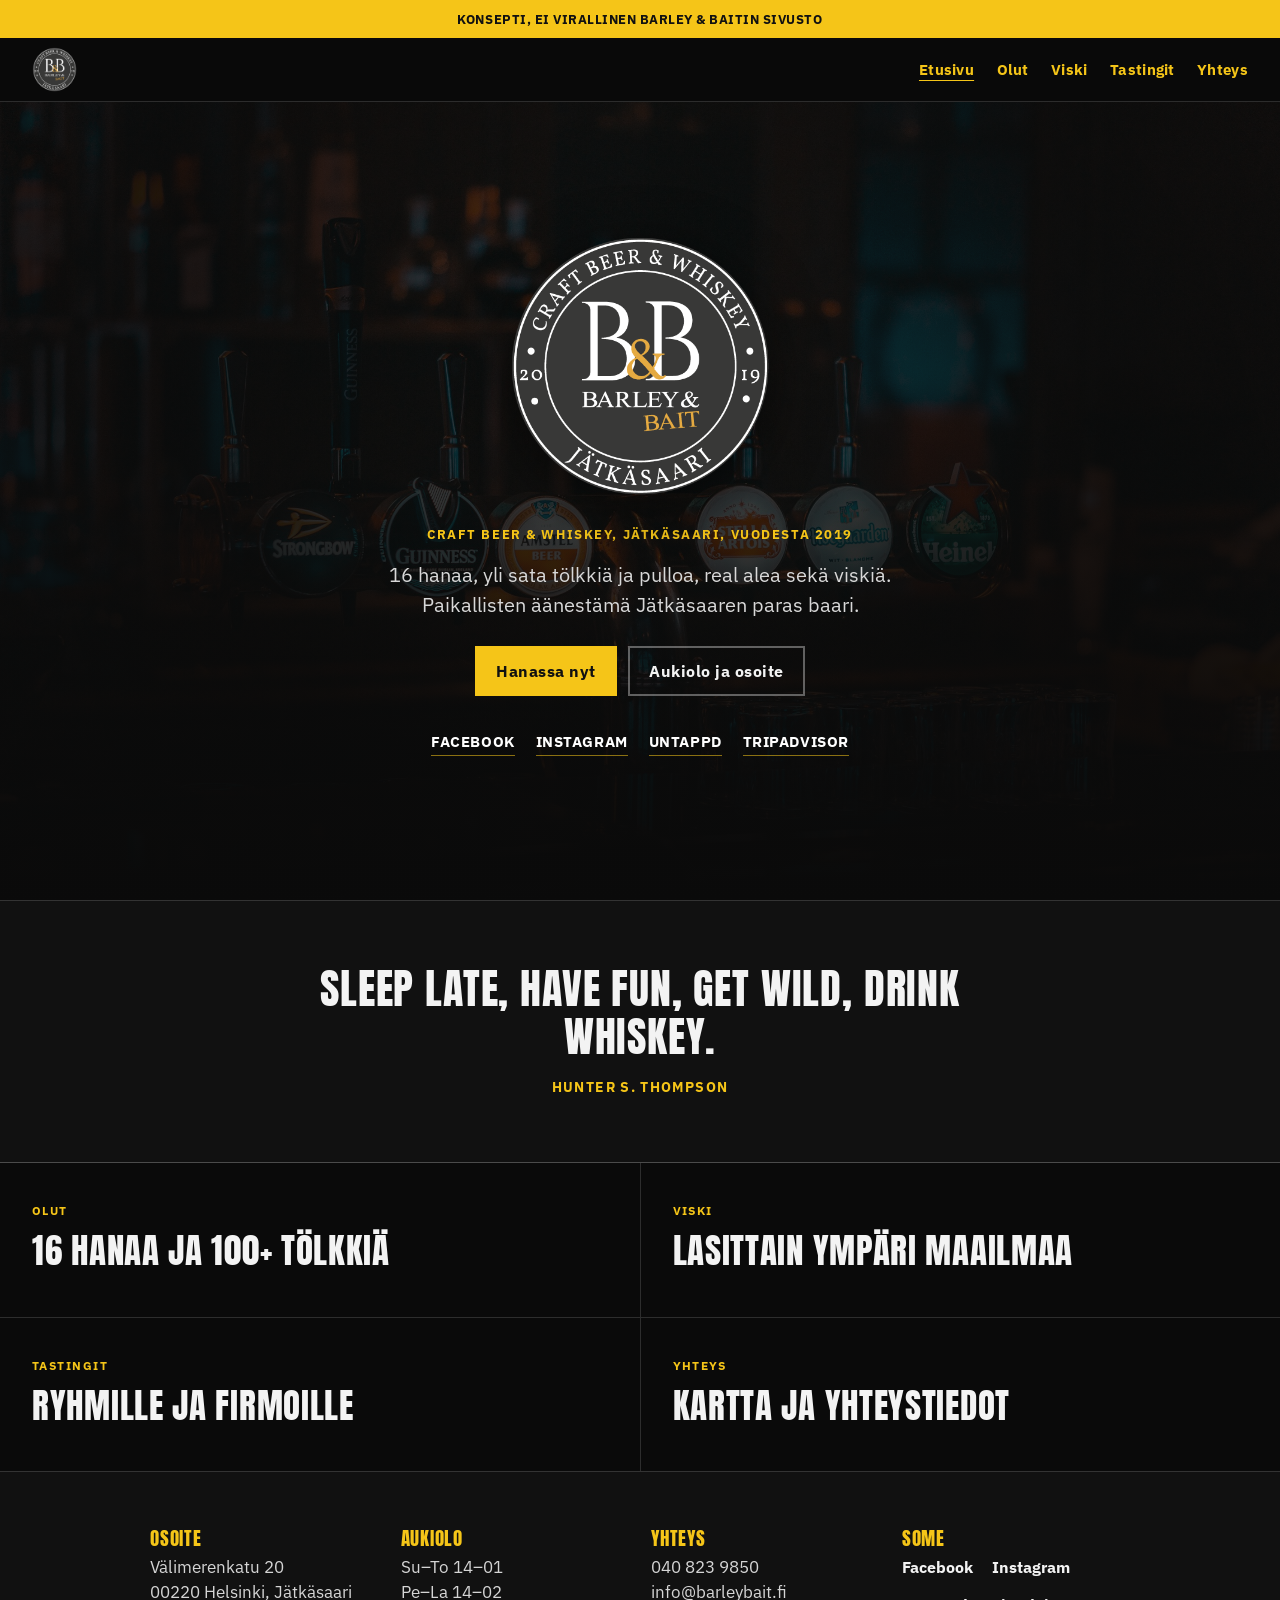
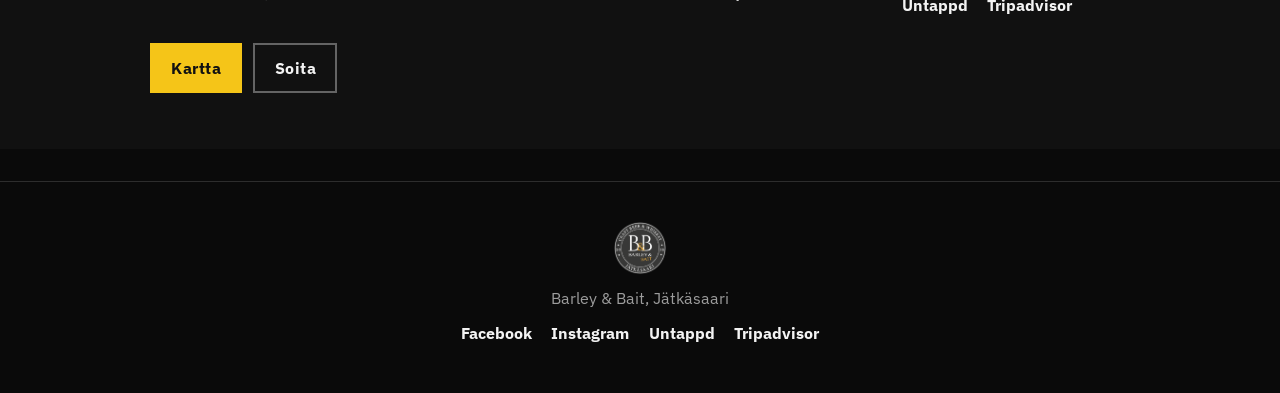
==== commit 8f02873a: "Surface hours, address, and Untappd on the homepage Add clear social links under the hero including " ====
--- a/index.html
+++ b/index.html
@@ -12,22 +12,21 @@
   <link rel="stylesheet" href="styles.css" />
 </head>
 <body>
-  <div class="concept-banner" role="note">
-    Konsepti, ei virallinen Barley &amp; Baitin sivusto
-  </div>
+  <div class="concept-banner" role="note">Konsepti, ei virallinen Barley &amp; Baitin sivusto</div>
 
   <header class="site-header" id="top">
-    <a class="logo" href="#top">
+    <a class="logo" href="index.html">
       <img src="assets/barley-bait-logo.png" alt="Barley &amp; Bait" width="48" height="48" />
     </a>
     <button class="nav-toggle" type="button" aria-expanded="false" aria-controls="site-nav" aria-label="Avaa valikko">
       <span></span><span></span>
     </button>
     <nav class="site-nav" id="site-nav" aria-label="Päänavigaatio">
-      <a href="#hanassa">Hanassa</a>
-      <a href="#viski">Viski</a>
-      <a href="#tastingit">Tastingit</a>
-      <a href="#yhteys">Yhteys</a>
+      <a href="index.html" aria-current="page">Etusivu</a>
+      <a href="olut.html">Olut</a>
+      <a href="viski.html">Viski</a>
+      <a href="tastingit.html">Tastingit</a>
+      <a href="yhteys.html">Yhteys</a>
     </nav>
   </header>
 
@@ -45,226 +44,74 @@
           Paikallisten äänestämä Jätkäsaaren paras baari.
         </p>
         <div class="hero__actions">
-          <a class="btn btn--yellow" href="#hanassa">Hanassa nyt</a>
-          <a class="btn btn--outline" href="#yhteys">Aukiolo ja osoite</a>
+          <a class="btn btn--yellow" href="olut.html">Hanassa nyt</a>
+          <a class="btn btn--outline" href="#info">Aukiolo ja osoite</a>
+        </div>
+        <div class="social social--hero" aria-label="Sosiaalinen media">
+          <a href="https://www.facebook.com/barleybait" target="_blank" rel="noopener noreferrer">Facebook</a>
+          <a href="https://www.instagram.com/barleybait" target="_blank" rel="noopener noreferrer">Instagram</a>
+          <a href="https://untappd.com/v/barley-and-bait/9389634" target="_blank" rel="noopener noreferrer">Untappd</a>
+          <a href="https://www.tripadvisor.com/Restaurant_Review-g189934-d19238887-Reviews-Barley_Bait-Helsinki_Uusimaa.html" target="_blank" rel="noopener noreferrer">Tripadvisor</a>
         </div>
       </div>
     </section>
 
-    <section class="board" id="hanassa">
-      <div class="board__bar">
-        <div>
-          <h2>Hanassa</h2>
-          <p>16 hanaa vaihtuu viikoittain. Lista on esimerkki konseptia varten.</p>
-        </div>
-        <p class="board__meta">Päivitetty konseptissa · oikea lista baarissa</p>
-      </div>
-
-      <div class="board__tabs" role="tablist" aria-label="Olutlistat">
-        <button class="board__tab is-active" type="button" role="tab" aria-selected="true" data-panel="hanassa">Hanassa (16)</button>
-        <button class="board__tab" type="button" role="tab" aria-selected="false" data-panel="takeaway">Mukaan (100+)</button>
-      </div>
-
-      <div class="board__panel is-active" id="panel-hanassa" role="tabpanel">
-        <ol class="taps">
-          <li><span class="taps__n">1</span><div><strong>Mind Games</strong><span>DIPA, Factory Brewing, Kerava</span></div><em>8,0 %</em></li>
-          <li><span class="taps__n">2</span><div><strong>Baltic Porter</strong><span>Baltic Porter, Mallassepät, Naantali</span></div><em>6,5 %</em></li>
-          <li><span class="taps__n">3</span><div><strong>Vinohradská 11</strong><span>Czech Pilsner, Vinohradský, Praha</span></div><em>4,5 %</em></li>
-          <li><span class="taps__n">4</span><div><strong>Don Juoma (Cask)</strong><span>NEIPA, Maku Brewing, Tuusula</span></div><em>5,5 %</em></li>
-          <li><span class="taps__n">5</span><div><strong>Alppilaakso GF</strong><span>Helles Lager, Maku, Tuusula</span></div><em>5,1 %</em></li>
-          <li><span class="taps__n">6</span><div><strong>Unforgettable II</strong><span>Hazy West Coast IPA, Maku × B&amp;B</span></div><em>5,9 %</em></li>
-          <li><span class="taps__n">7</span><div><strong>Naantalin Keppinen IPA</strong><span>NEIPA, Mallassepät, Naantali</span></div><em>6,2 %</em></li>
-          <li><span class="taps__n">8</span><div><strong>Cheri Lady GF</strong><span>Sour</span></div><em>4,8 %</em></li>
-          <li><span class="taps__n">9</span><div><strong>Old School GF</strong><span>American IPA</span></div><em>6,0 %</em></li>
-          <li><span class="taps__n">10</span><div><strong>Carnivorous</strong><span>Amber Ale</span></div><em>5,4 %</em></li>
-          <li><span class="taps__n">11</span><div><strong>West Coast Classic</strong><span>IPA, kiertävä hana</span></div><em>6,5 %</em></li>
-          <li><span class="taps__n">12</span><div><strong>Sour Cherry</strong><span>Sour, kausihana</span></div><em>5,2 %</em></li>
-          <li><span class="taps__n">13</span><div><strong>Stout Night</strong><span>Stout</span></div><em>7,0 %</em></li>
-          <li><span class="taps__n">14</span><div><strong>Pilsner Line</strong><span>Pilsner</span></div><em>4,7 %</em></li>
-          <li><span class="taps__n">15</span><div><strong>Hazy Habit</strong><span>NEIPA</span></div><em>6,1 %</em></li>
-          <li><span class="taps__n">16</span><div><strong>Real Ale</strong><span>Cask, vaihtuva tynnyri</span></div><em>~4,5 %</em></li>
-        </ol>
-        <p class="board__foot">Valmiissa sivussa lista voi tulla suoraan nykyisestä järjestelmästä, joten kaikki 16 hanaa ja tölkit pysyvät ajan tasalla.</p>
-      </div>
-
-      <div class="board__panel" id="panel-takeaway" role="tabpanel" hidden>
-        <div class="takeaway">
-          <h3>Tölkit ja pullot mukaan</h3>
-          <ul class="takeaway__facts">
-            <li><strong>100+</strong> tölkkiä ja pulloa</li>
-            <li><strong>14–21</strong> mukaanmyynti</li>
-            <li><strong>Alle 8 %</strong></li>
-          </ul>
-          <p>
-            Konseptissa ei ole koko take away -listaa.
-            Valmis sivu näyttää saman listan kuin nykyinen sivusto.
-          </p>
-        </div>
-      </div>
-    </section>
-
-    <section class="quote" id="tarina">
+    <section class="quote">
       <blockquote>
         <p>Sleep late, have fun, get wild, drink whiskey.</p>
         <cite>Hunter S. Thompson</cite>
       </blockquote>
     </section>
 
-    <section class="about">
-      <p class="eyebrow">Baari</p>
-      <h2>Jätkäsaarelaista olutkulttuuria vuodesta 2019</h2>
-      <p class="about__text">
-        Hanat vaihtuvat viikoittain: NEIPAa, souria, keskieurooppalaisia klassikoita ja yksi cask.
-        Rento pubi, jossa olut otetaan tosissaan.
-      </p>
-      <p class="about__note">Helsingin Uutiset: paras baari Jätkäsaaressa, kolmanneksi paras Helsingissä.</p>
-      <div class="spaces">
-        <div><strong>Kabinetti</strong><span>8 hlö</span></div>
-        <div><strong>Klubi</strong><span>14 hlö</span></div>
-        <div><strong>Alasali</strong><span>jopa 35 hlö</span></div>
-      </div>
+    <section class="home-links">
+      <a class="home-link" href="olut.html">
+        <span>Olut</span>
+        <strong>16 hanaa ja 100+ tölkkiä</strong>
+      </a>
+      <a class="home-link" href="viski.html">
+        <span>Viski</span>
+        <strong>Lasittain ympäri maailmaa</strong>
+      </a>
+      <a class="home-link" href="tastingit.html">
+        <span>Tastingit</span>
+        <strong>Ryhmille ja firmoille</strong>
+      </a>
+      <a class="home-link" href="yhteys.html">
+        <span>Yhteys</span>
+        <strong>Kartta ja yhteystiedot</strong>
+      </a>
     </section>
 
-    <section class="whiskey" id="viski">
-      <div class="whiskey__bar">
-        <h2>Viski</h2>
-        <p>Klassikoita, harvinaisuuksia ja tastingreittejä</p>
+    <section class="home-info" id="info">
+      <div class="home-info__grid">
+        <div>
+          <h2>Osoite</h2>
+          <p>Välimerenkatu 20<br />00220 Helsinki, Jätkäsaari</p>
+        </div>
+        <div>
+          <h2>Aukiolo</h2>
+          <p>Su–To 14–01<br />Pe–La 14–02</p>
+        </div>
+        <div>
+          <h2>Yhteys</h2>
+          <p>
+            <a href="tel:+358408239850">040 823 9850</a><br />
+            <a href="mailto:info@barleybait.fi">info@barleybait.fi</a>
+          </p>
+        </div>
+        <div>
+          <h2>Some</h2>
+          <div class="social">
+            <a href="https://www.facebook.com/barleybait" target="_blank" rel="noopener noreferrer">Facebook</a>
+            <a href="https://www.instagram.com/barleybait" target="_blank" rel="noopener noreferrer">Instagram</a>
+            <a href="https://untappd.com/v/barley-and-bait/9389634" target="_blank" rel="noopener noreferrer">Untappd</a>
+            <a href="https://www.tripadvisor.com/Restaurant_Review-g189934-d19238887-Reviews-Barley_Bait-Helsinki_Uusimaa.html" target="_blank" rel="noopener noreferrer">Tripadvisor</a>
+          </div>
+        </div>
       </div>
-      <div class="whiskey__body">
-        <p>
-          Viskihyllyltä löytyy sekä tuttuja nimiä että itsenäisiä pullotteita.
-          Sopii yhdelle lasilliselle tai illan mittaiselle kierrokselle, ilman pönötystä.
-        </p>
-        <ul class="whiskey__points">
-          <li>Laaja valikoima lasittain</li>
-          <li>Yksityiset viskitastingit ryhmille</li>
-          <li>Rento baaritiski, ei seremonioita</li>
-        </ul>
-        <a class="btn btn--outline" href="#tastingit">Katso tastingit</a>
-      </div>
-    </section>
-
-    <section class="tastings" id="tastingit">
-      <div class="tastings__intro">
-        <h2>Tastingit</h2>
-        <p>
-          Hinta sisältää tilan, opastuksen ja tuotteet.
-          Synttärit, polttarit, firmat.
-        </p>
-      </div>
-
-      <ul class="price-list">
-        <li>
-          <div>
-            <span>Viski</span>
-            <strong>Matka maailman ympäri</strong>
-            <p>5–6 maistiaista, noin 2 cl</p>
-          </div>
-          <b>50 €</b>
-        </li>
-        <li>
-          <div>
-            <span>Viski</span>
-            <strong>Berry Bros &amp; Rudd 1</strong>
-            <p>Itsenäisiä pullotteita</p>
-          </div>
-          <b>57 €</b>
-        </li>
-        <li>
-          <div>
-            <span>Olut</span>
-            <strong>Päivän kattaus</strong>
-            <p>5–6 olutta, noin 2 dl</p>
-          </div>
-          <b>35 €</b>
-        </li>
-        <li>
-          <div>
-            <span>Olut</span>
-            <strong>IPA, APA, NEIPA</strong>
-            <p>Tai hapanta eri muodoissa, teema sovitaan</p>
-          </div>
-          <b>40 €</b>
-        </li>
-      </ul>
-
-      <form class="booking" id="booking-form" novalidate>
-        <h3>Kysy tastingista</h3>
-        <p class="booking__hint">Konseptilomake. Ei lähetä oikeaa varausta.</p>
-
-        <fieldset>
-          <legend>Mikä kiinnostaa</legend>
-          <label><input type="checkbox" name="tasting" value="viski-maailma" /> Matka maailman ympäri</label>
-          <label><input type="checkbox" name="tasting" value="viski-bbr" /> Berry Bros &amp; Rudd 1</label>
-          <label><input type="checkbox" name="tasting" value="olut-paiva" /> Päivän kattaus</label>
-          <label><input type="checkbox" name="tasting" value="olut-hop" /> IPA tai hapanta</label>
-        </fieldset>
-
-        <div class="booking__grid">
-          <label>
-            Osallistujamäärä
-            <input type="number" name="guests" min="1" max="40" required placeholder="8" />
-          </label>
-          <label>
-            Toivottu päivä
-            <input type="date" name="date" required />
-          </label>
-          <label>
-            Nimi
-            <input type="text" name="name" required autocomplete="name" />
-          </label>
-          <label>
-            Sähköposti
-            <input type="email" name="email" required autocomplete="email" />
-          </label>
-          <label class="booking__full">
-            Vapaa sana
-            <textarea name="message" rows="3" placeholder="Aika, ruokatoiveet, yritys…"></textarea>
-          </label>
-        </div>
-
-        <button class="btn btn--yellow" type="submit">Lähetä</button>
-        <p class="booking__status" id="booking-status" role="status" aria-live="polite"></p>
-      </form>
-    </section>
-
-    <section class="visit" id="yhteys">
-      <h2>Yhteys</h2>
-      <div class="visit__layout">
-        <div class="visit__info">
-          <div>
-            <h3>Osoite</h3>
-            <p>Välimerenkatu 20<br />00220 Helsinki, Jätkäsaari</p>
-          </div>
-          <div>
-            <h3>Aukiolo</h3>
-            <p>Su–To 14–01<br />Pe–La 14–02</p>
-          </div>
-          <div>
-            <h3>Ota yhteyttä</h3>
-            <p>
-              <a href="tel:+358408239850">040 823 9850</a><br />
-              <a href="mailto:info@barleybait.fi">info@barleybait.fi</a>
-            </p>
-          </div>
-          <div>
-            <h3>Some</h3>
-            <div class="social">
-              <a href="https://www.facebook.com/barleybait" target="_blank" rel="noopener noreferrer">Facebook</a>
-              <a href="https://www.instagram.com/barleybait" target="_blank" rel="noopener noreferrer">Instagram</a>
-              <a href="https://www.tripadvisor.com/Restaurant_Review-g189934-d19238887-Reviews-Barley_Bait-Helsinki_Uusimaa.html" target="_blank" rel="noopener noreferrer">Tripadvisor</a>
-            </div>
-          </div>
-          <a class="btn btn--outline" href="tel:+358408239850">Soita</a>
-        </div>
-        <div class="visit__map">
-          <iframe
-            title="Barley &amp; Bait kartalla"
-            loading="lazy"
-            referrerpolicy="no-referrer-when-downgrade"
-            src="https://maps.google.com/maps?q=V%C3%A4limerenkatu%2020%20Helsinki&t=&z=15&ie=UTF8&iwloc=&output=embed"
-          ></iframe>
-        </div>
+      <div class="home-info__actions">
+        <a class="btn btn--yellow" href="yhteys.html">Kartta</a>
+        <a class="btn btn--outline" href="tel:+358408239850">Soita</a>
       </div>
     </section>
   </main>
@@ -275,6 +122,7 @@
     <div class="social social--footer">
       <a href="https://www.facebook.com/barleybait" target="_blank" rel="noopener noreferrer">Facebook</a>
       <a href="https://www.instagram.com/barleybait" target="_blank" rel="noopener noreferrer">Instagram</a>
+      <a href="https://untappd.com/v/barley-and-bait/9389634" target="_blank" rel="noopener noreferrer">Untappd</a>
       <a href="https://www.tripadvisor.com/Restaurant_Review-g189934-d19238887-Reviews-Barley_Bait-Helsinki_Uusimaa.html" target="_blank" rel="noopener noreferrer">Tripadvisor</a>
     </div>
   </footer>
--- a/styles.css
+++ b/styles.css
@@ -107,8 +107,15 @@
   letter-spacing: 0.02em;
 }
 
-.site-nav a:hover {
+.site-nav a:hover,
+.site-nav a[aria-current="page"] {
   color: #fff;
+}
+
+.site-nav a[aria-current="page"] {
+  color: var(--yellow);
+  text-decoration: underline;
+  text-underline-offset: 0.35em;
 }
 
 .nav-toggle {
@@ -395,6 +402,158 @@
   color: var(--muted);
 }
 
+.home-links {
+  display: grid;
+  grid-template-columns: repeat(2, minmax(0, 1fr));
+  gap: 1px;
+  background: var(--line);
+  border-top: 1px solid var(--line);
+}
+
+.home-link {
+  display: grid;
+  gap: 0.35rem;
+  padding: clamp(1.6rem, 4vw, 2.4rem) clamp(1rem, 4vw, 2rem);
+  background: var(--black);
+  text-decoration: none;
+  transition: background 0.2s var(--ease);
+}
+
+.home-link:hover {
+  background: #141414;
+}
+
+.home-link span {
+  color: var(--yellow);
+  font-size: 0.78rem;
+  font-weight: 700;
+  letter-spacing: 0.12em;
+  text-transform: uppercase;
+}
+
+.home-link strong {
+  font-family: var(--font-display);
+  font-size: clamp(1.5rem, 4vw, 2.2rem);
+  font-weight: 400;
+  letter-spacing: 0.02em;
+  text-transform: uppercase;
+}
+
+.page-intro,
+.page-section {
+  width: min(900px, calc(100% - 2rem));
+  margin: 0 auto;
+  padding: clamp(2.4rem, 6vw, 3.5rem) 0;
+}
+
+.page-intro h1,
+.page-section h1,
+.tastings__intro h1 {
+  font-family: var(--font-display);
+  font-size: clamp(2.2rem, 6vw, 3.4rem);
+  letter-spacing: 0.02em;
+  text-transform: uppercase;
+  margin: 0.5rem 0 1rem;
+}
+
+.page-intro p {
+  color: #cfcfcf;
+  font-size: 1.08rem;
+  max-width: 40rem;
+}
+
+.visit.page-section {
+  width: min(1100px, calc(100% - 2rem));
+}
+
+.visit h1 {
+  font-family: var(--font-display);
+  font-size: clamp(2.2rem, 6vw, 3.4rem);
+  letter-spacing: 0.02em;
+  text-transform: uppercase;
+  margin: 0.4rem 0 1.6rem;
+}
+
+.visit h2 {
+  font-family: var(--font-display);
+  color: var(--yellow);
+  letter-spacing: 0.04em;
+  text-transform: uppercase;
+  font-size: 1.15rem;
+  margin-bottom: 0.4rem;
+}
+
+.whiskey-page {
+  border-top: 1px solid var(--line);
+}
+
+.whiskey-page__grid {
+  width: min(980px, calc(100% - 2rem));
+  margin: 0 auto;
+  padding: clamp(2rem, 5vw, 3rem) 0 clamp(3rem, 6vw, 4rem);
+  display: grid;
+  grid-template-columns: 1.2fr 0.8fr;
+  gap: clamp(1.5rem, 4vw, 2.5rem);
+  align-items: start;
+}
+
+.whiskey-page__copy h2 {
+  font-family: var(--font-display);
+  font-size: clamp(1.8rem, 4vw, 2.6rem);
+  letter-spacing: 0.02em;
+  text-transform: uppercase;
+  margin-bottom: 0.9rem;
+}
+
+.whiskey-page__copy > p {
+  color: #cfcfcf;
+  font-size: 1.08rem;
+  max-width: 36rem;
+}
+
+.whiskey-page__awards {
+  margin: 1.2rem 0 1.5rem;
+  color: var(--yellow);
+  font-weight: 600;
+  font-size: 0.95rem;
+}
+
+.whiskey-page__aside {
+  border: 1px solid var(--line);
+  padding: 1.2rem;
+  background: #111;
+}
+
+.whiskey-page__aside h3 {
+  font-family: var(--font-display);
+  font-size: 1.4rem;
+  letter-spacing: 0.04em;
+  text-transform: uppercase;
+  margin-bottom: 0.9rem;
+}
+
+.whiskey-page__aside .spaces {
+  margin-top: 0;
+}
+
+.whiskey-page__aside > p {
+  margin-top: 1rem;
+  color: var(--muted);
+  font-size: 0.95rem;
+}
+
+.tastings.page-section {
+  border-top: 0;
+  padding-top: clamp(2.4rem, 6vw, 3.5rem);
+}
+
+.booking h2 {
+  font-family: var(--font-display);
+  font-size: 1.8rem;
+  letter-spacing: 0.03em;
+  text-transform: uppercase;
+}
+
 .quote {
   padding: clamp(2.8rem, 7vw, 4rem) clamp(1rem, 4vw, 2rem);
   border-top: 1px solid var(--line);
@@ -502,6 +661,7 @@
   padding: 1.1rem clamp(1rem, 4vw, 2rem);
 }
 
+.whiskey__bar h1,
 .whiskey__bar h2 {
   font-family: var(--font-display);
   font-size: clamp(2.4rem, 8vw, 4.2rem);
@@ -731,18 +891,10 @@
 }
 
 .visit {
-  padding: clamp(3rem, 7vw, 4.5rem) clamp(1rem, 4vw, 2rem);
-  border-top: 1px solid var(--line);
-  width: min(1100px, 100%);
+  padding: clamp(2.4rem, 6vw, 3.5rem) 0;
+  border-top: 0;
+  width: min(1100px, calc(100% - 2rem));
   margin: 0 auto;
-}
-
-.visit h2 {
-  font-family: var(--font-display);
-  font-size: clamp(2.4rem, 7vw, 4rem);
-  letter-spacing: 0.04em;
-  text-transform: uppercase;
-  margin-bottom: 1.5rem;
 }
 
 .visit__layout {
@@ -756,15 +908,6 @@
   display: grid;
   gap: 1.2rem;
   align-content: start;
-}
-
-.visit h3 {
-  font-family: var(--font-display);
-  color: var(--yellow);
-  letter-spacing: 0.04em;
-  text-transform: uppercase;
-  font-size: 1.15rem;
-  margin-bottom: 0.4rem;
 }
 
 .visit p {
@@ -811,8 +954,68 @@
   color: var(--yellow);
 }
 
-.social--footer {
+.social--hero {
+  margin-top: 1.2rem;
   justify-content: center;
+  gap: 0.85rem 1.3rem;
+}
+
+.social--hero a {
+  color: #fff;
+  font-size: 0.92rem;
+  letter-spacing: 0.04em;
+  text-transform: uppercase;
+  border-bottom: 1px solid rgba(245, 197, 24, 0.55);
+  padding-bottom: 0.1rem;
+}
+
+.social--hero a:hover {
+  color: var(--yellow);
+  border-bottom-color: var(--yellow);
+}
+
+.home-info {
+  border-top: 1px solid var(--line);
+  padding: clamp(2.4rem, 6vw, 3.5rem) clamp(1rem, 4vw, 2rem);
+  background: #111;
+}
+
+.home-info__grid {
+  width: min(980px, 100%);
+  margin: 0 auto;
+  display: grid;
+  grid-template-columns: repeat(4, minmax(0, 1fr));
+  gap: 1.4rem;
+}
+
+.home-info h2 {
+  font-family: var(--font-display);
+  color: var(--yellow);
+  letter-spacing: 0.04em;
+  text-transform: uppercase;
+  font-size: 1.2rem;
+  margin-bottom: 0.45rem;
+}
+
+.home-info p {
+  color: #d5d5d5;
+  font-size: 1.05rem;
+}
+
+.home-info a {
+  text-decoration: none;
+}
+
+.home-info a:hover {
+  color: var(--yellow);
+}
+
+.home-info__actions {
+  width: min(980px, 100%);
+  margin: 1.6rem auto 0;
+  display: flex;
+  flex-wrap: wrap;
+  gap: 0.7rem;
 }
 
 .site-footer {
@@ -848,7 +1051,10 @@
 @media (max-width: 900px) {
   .taps,
   .visit__layout,
-  .takeaway__facts {
+  .takeaway__facts,
+  .home-links,
+  .whiskey-page__grid,
+  .home-info__grid {
     grid-template-columns: 1fr;
   }
 
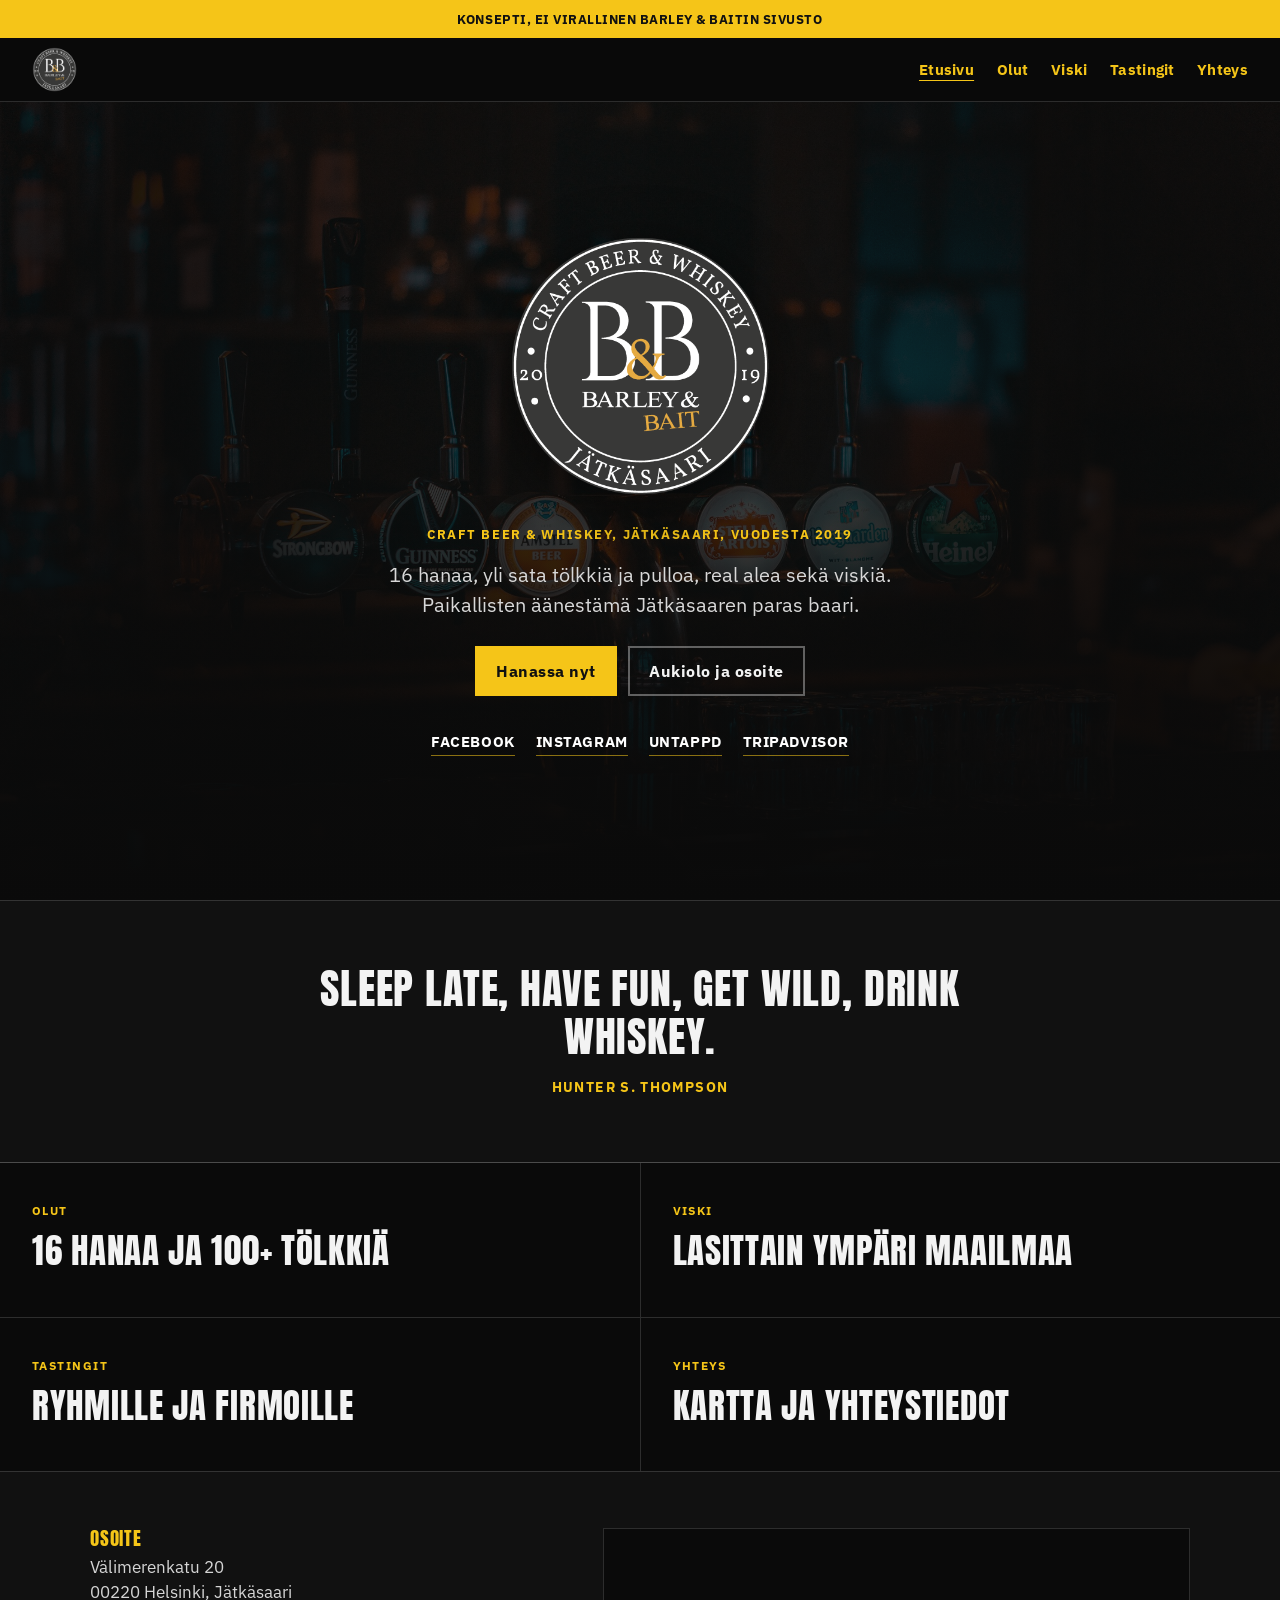
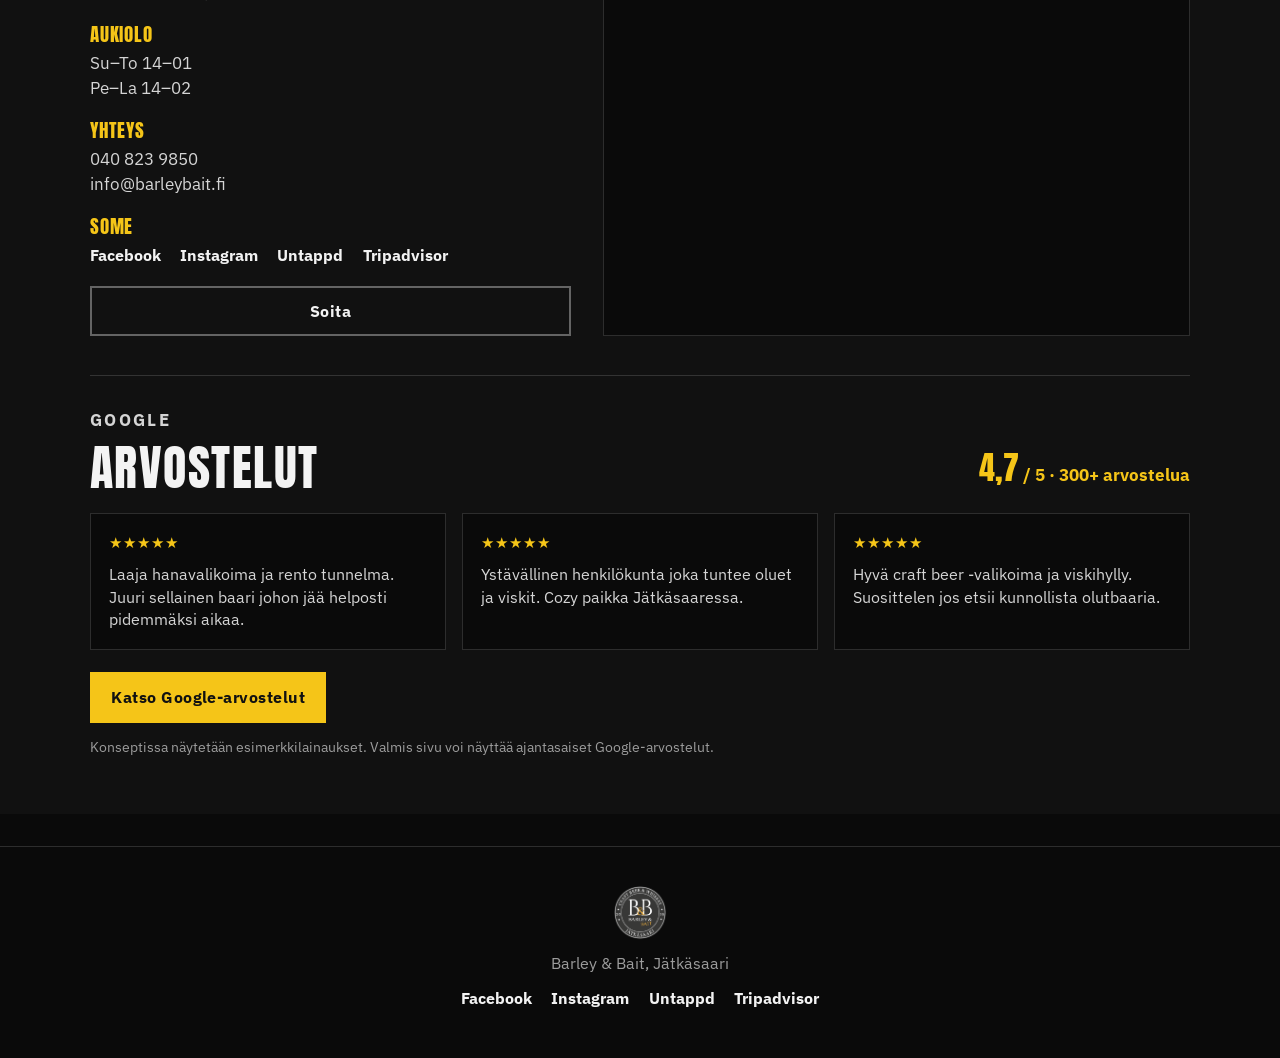
==== commit 0ff8a590: "Embed homepage map and surface Google review highlights Replace the cluttered four-column info strip" ====
--- a/index.html
+++ b/index.html
@@ -83,35 +83,74 @@
     </section>
 
     <section class="home-info" id="info">
-      <div class="home-info__grid">
-        <div>
-          <h2>Osoite</h2>
-          <p>Välimerenkatu 20<br />00220 Helsinki, Jätkäsaari</p>
+      <div class="home-info__layout">
+        <div class="home-info__details">
+          <div>
+            <h2>Osoite</h2>
+            <p>Välimerenkatu 20<br />00220 Helsinki, Jätkäsaari</p>
+          </div>
+          <div>
+            <h2>Aukiolo</h2>
+            <p>Su–To 14–01<br />Pe–La 14–02</p>
+          </div>
+          <div>
+            <h2>Yhteys</h2>
+            <p>
+              <a href="tel:+358408239850">040 823 9850</a><br />
+              <a href="mailto:info@barleybait.fi">info@barleybait.fi</a>
+            </p>
+          </div>
+          <div>
+            <h2>Some</h2>
+            <div class="social">
+              <a href="https://www.facebook.com/barleybait" target="_blank" rel="noopener noreferrer">Facebook</a>
+              <a href="https://www.instagram.com/barleybait" target="_blank" rel="noopener noreferrer">Instagram</a>
+              <a href="https://untappd.com/v/barley-and-bait/9389634" target="_blank" rel="noopener noreferrer">Untappd</a>
+              <a href="https://www.tripadvisor.com/Restaurant_Review-g189934-d19238887-Reviews-Barley_Bait-Helsinki_Uusimaa.html" target="_blank" rel="noopener noreferrer">Tripadvisor</a>
+            </div>
+          </div>
+          <a class="btn btn--outline" href="tel:+358408239850">Soita</a>
         </div>
-        <div>
-          <h2>Aukiolo</h2>
-          <p>Su–To 14–01<br />Pe–La 14–02</p>
-        </div>
-        <div>
-          <h2>Yhteys</h2>
-          <p>
-            <a href="tel:+358408239850">040 823 9850</a><br />
-            <a href="mailto:info@barleybait.fi">info@barleybait.fi</a>
-          </p>
-        </div>
-        <div>
-          <h2>Some</h2>
-          <div class="social">
-            <a href="https://www.facebook.com/barleybait" target="_blank" rel="noopener noreferrer">Facebook</a>
-            <a href="https://www.instagram.com/barleybait" target="_blank" rel="noopener noreferrer">Instagram</a>
-            <a href="https://untappd.com/v/barley-and-bait/9389634" target="_blank" rel="noopener noreferrer">Untappd</a>
-            <a href="https://www.tripadvisor.com/Restaurant_Review-g189934-d19238887-Reviews-Barley_Bait-Helsinki_Uusimaa.html" target="_blank" rel="noopener noreferrer">Tripadvisor</a>
-          </div>
+
+        <div class="home-info__map">
+          <iframe
+            title="Barley &amp; Bait kartalla"
+            loading="lazy"
+            referrerpolicy="no-referrer-when-downgrade"
+            src="https://maps.google.com/maps?q=Barley%20%26%20Bait%20V%C3%A4limerenkatu%2020%20Helsinki&t=&z=15&ie=UTF8&iwloc=near&output=embed"
+          ></iframe>
         </div>
       </div>
-      <div class="home-info__actions">
-        <a class="btn btn--yellow" href="yhteys.html">Kartta</a>
-        <a class="btn btn--outline" href="tel:+358408239850">Soita</a>
+
+      <div class="reviews">
+        <div class="reviews__head">
+          <div>
+            <p class="eyebrow">Google</p>
+            <h2>Arvostelut</h2>
+          </div>
+          <p class="reviews__score"><strong>4,7</strong> / 5 · 300+ arvostelua</p>
+        </div>
+        <div class="reviews__grid">
+          <figure>
+            <p>★★★★★</p>
+            <blockquote>Laaja hanavalikoima ja rento tunnelma. Juuri sellainen baari johon jää helposti pidemmäksi aikaa.</blockquote>
+          </figure>
+          <figure>
+            <p>★★★★★</p>
+            <blockquote>Ystävällinen henkilökunta joka tuntee oluet ja viskit. Cozy paikka Jätkäsaaressa.</blockquote>
+          </figure>
+          <figure>
+            <p>★★★★★</p>
+            <blockquote>Hyvä craft beer -valikoima ja viskihylly. Suosittelen jos etsii kunnollista olutbaaria.</blockquote>
+          </figure>
+        </div>
+        <a
+          class="btn btn--yellow"
+          href="https://www.google.com/maps/search/?api=1&query=Barley+%26+Bait+V%C3%A4limerenkatu+20+Helsinki"
+          target="_blank"
+          rel="noopener noreferrer"
+        >Katso Google-arvostelut</a>
+        <p class="reviews__note">Konseptissa näytetään esimerkkilainaukset. Valmis sivu voi näyttää ajantasaiset Google-arvostelut.</p>
       </div>
     </section>
   </main>
--- a/styles.css
+++ b/styles.css
@@ -954,6 +954,10 @@
   color: var(--yellow);
 }
 
+.social--footer {
+  justify-content: center;
+}
+
 .social--hero {
   margin-top: 1.2rem;
   justify-content: center;
@@ -980,12 +984,19 @@
   background: #111;
 }
 
-.home-info__grid {
-  width: min(980px, 100%);
+.home-info__layout {
+  width: min(1100px, 100%);
   margin: 0 auto;
   display: grid;
-  grid-template-columns: repeat(4, minmax(0, 1fr));
-  gap: 1.4rem;
+  grid-template-columns: minmax(0, 0.9fr) minmax(0, 1.1fr);
+  gap: clamp(1.2rem, 3vw, 2rem);
+  align-items: stretch;
+}
+
+.home-info__details {
+  display: grid;
+  gap: 1.2rem;
+  align-content: start;
 }
 
 .home-info h2 {
@@ -1010,12 +1021,90 @@
   color: var(--yellow);
 }
 
-.home-info__actions {
-  width: min(980px, 100%);
-  margin: 1.6rem auto 0;
+.home-info__map {
+  min-height: 22rem;
+  border: 1px solid var(--line);
+  overflow: hidden;
+  background: #0a0a0a;
+}
+
+.home-info__map iframe {
+  width: 100%;
+  height: 100%;
+  min-height: 22rem;
+  border: 0;
+  filter: grayscale(1) contrast(1.05) brightness(0.72);
+}
+
+.reviews {
+  width: min(1100px, 100%);
+  margin: 2.4rem auto 0;
+  padding-top: 2rem;
+  border-top: 1px solid var(--line);
+}
+
+.reviews__head {
   display: flex;
+  justify-content: space-between;
+  align-items: end;
+  gap: 1rem;
   flex-wrap: wrap;
-  gap: 0.7rem;
+  margin-bottom: 1.3rem;
+}
+
+.reviews__head h2 {
+  font-family: var(--font-display);
+  font-size: clamp(2rem, 5vw, 3rem);
+  letter-spacing: 0.03em;
+  text-transform: uppercase;
+  color: var(--ink);
+  margin: 0.2rem 0 0;
+}
+
+.reviews__score {
+  color: var(--yellow) !important;
+  font-weight: 700;
+  font-size: 1.05rem !important;
+}
+
+.reviews__score strong {
+  font-family: var(--font-display);
+  font-size: 2rem;
+  font-weight: 400;
+}
+
+.reviews__grid {
+  display: grid;
+  grid-template-columns: repeat(3, minmax(0, 1fr));
+  gap: 1rem;
+  margin-bottom: 1.4rem;
+}
+
+.reviews figure {
+  margin: 0;
+  padding: 1.1rem;
+  border: 1px solid var(--line);
+  background: #0a0a0a;
+}
+
+.reviews figure > p {
+  color: var(--yellow) !important;
+  letter-spacing: 0.08em;
+  margin-bottom: 0.55rem;
+  font-size: 0.95rem !important;
+}
+
+.reviews blockquote {
+  margin: 0;
+  color: #d5d5d5;
+  font-size: 0.98rem;
+  line-height: 1.45;
+}
+
+.reviews__note {
+  margin-top: 0.9rem;
+  color: var(--muted) !important;
+  font-size: 0.88rem !important;
 }
 
 .site-footer {
